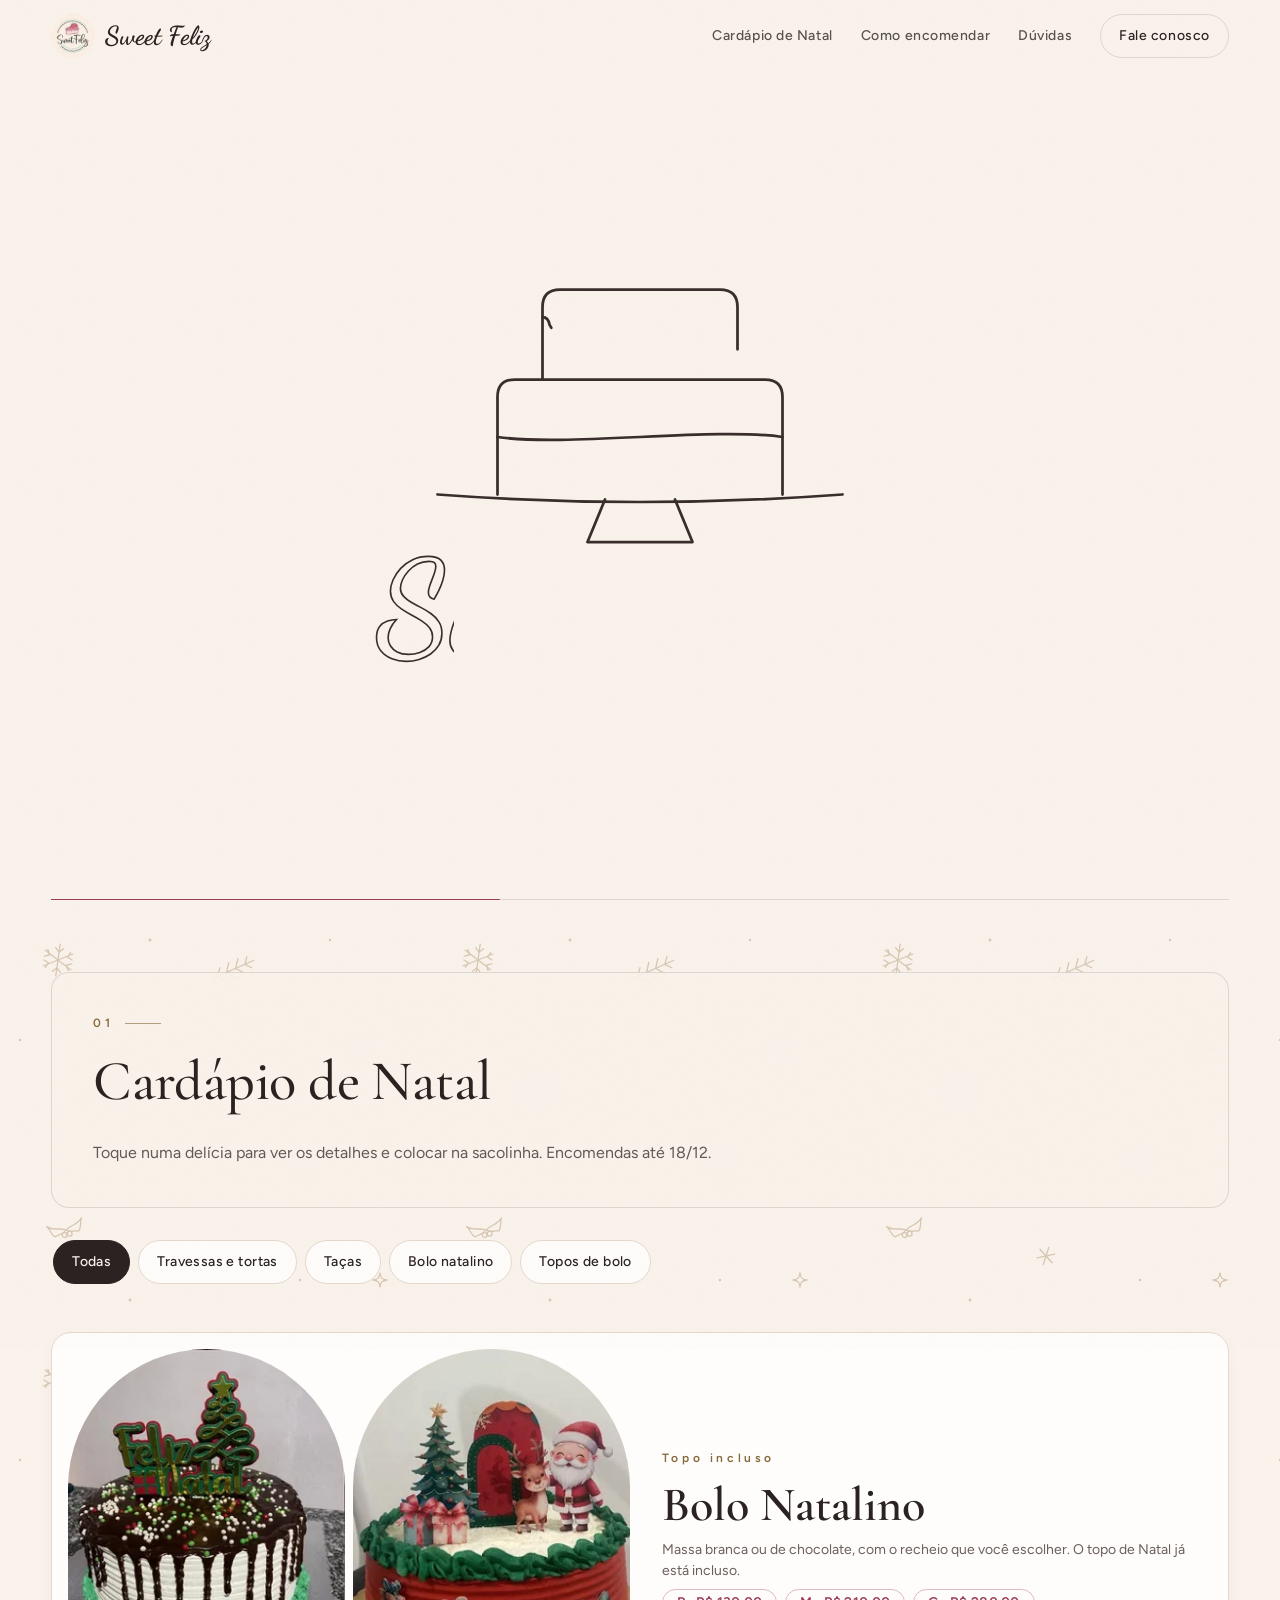
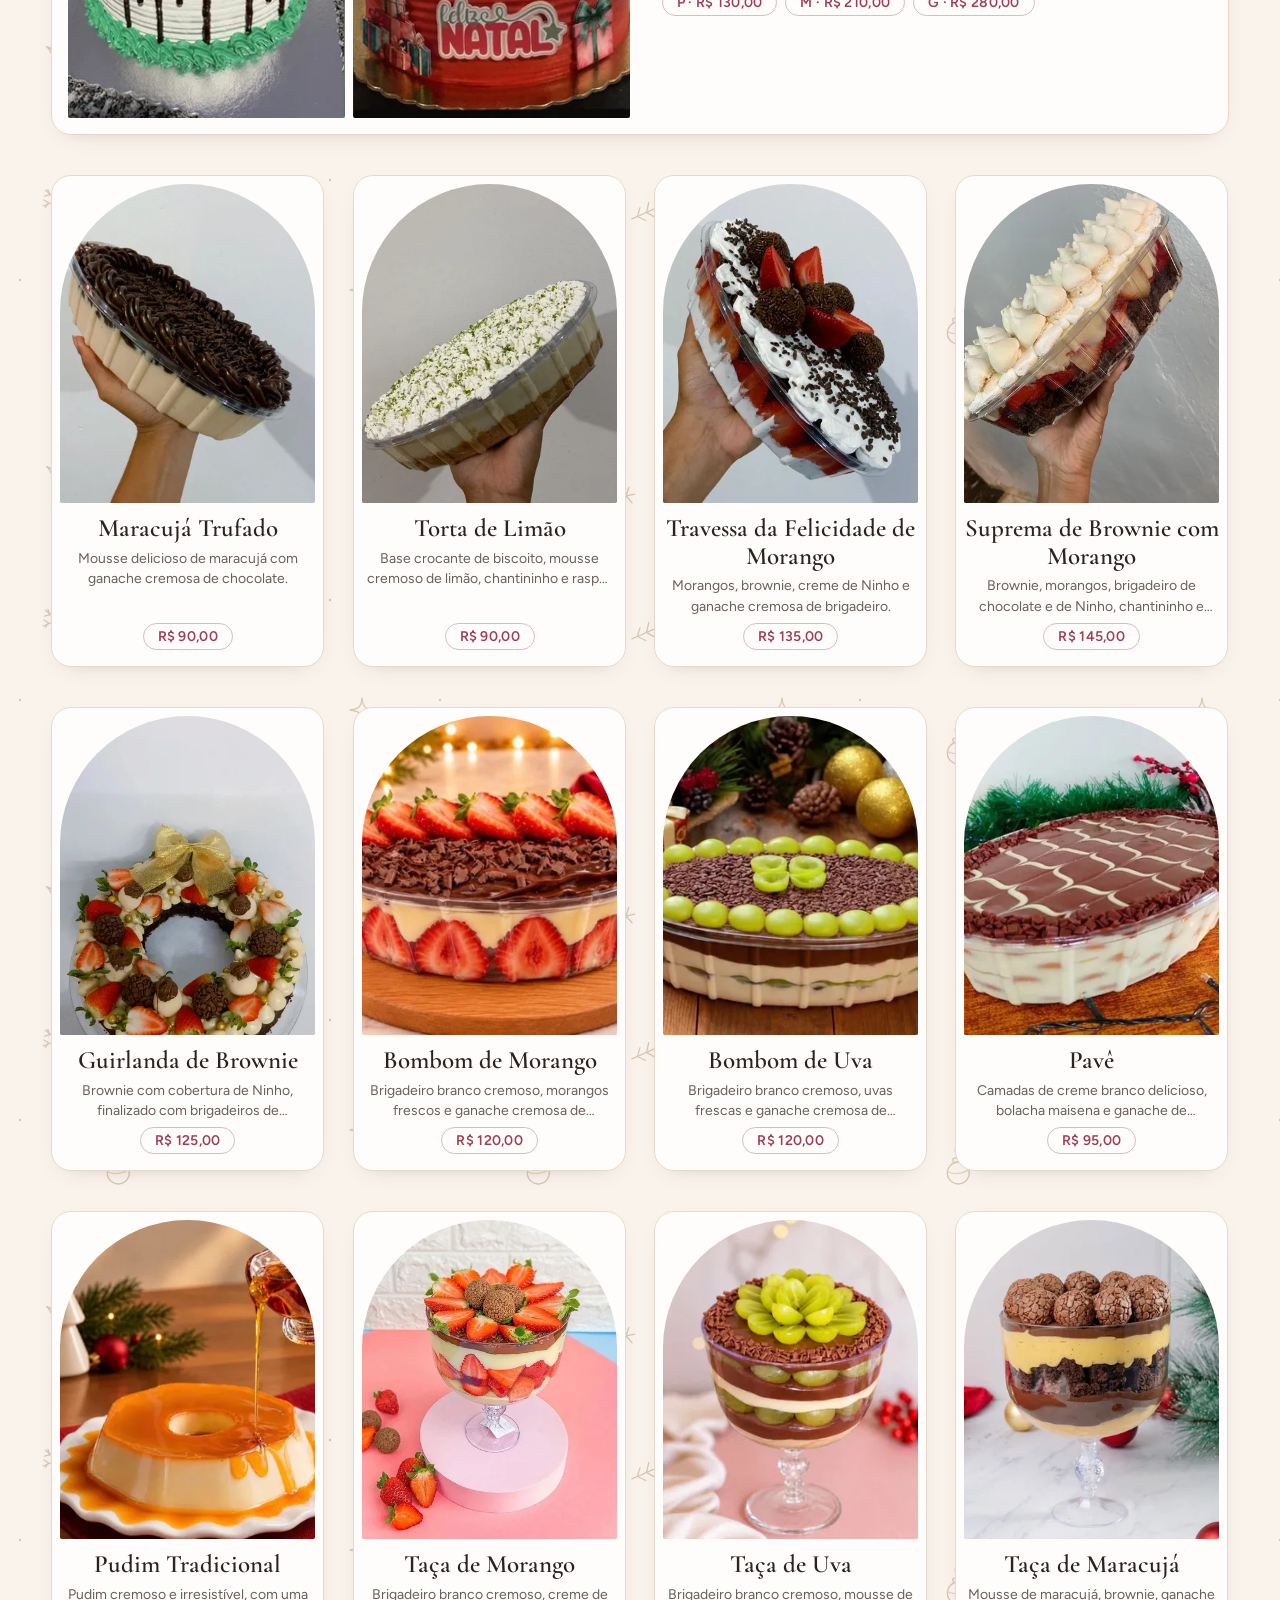
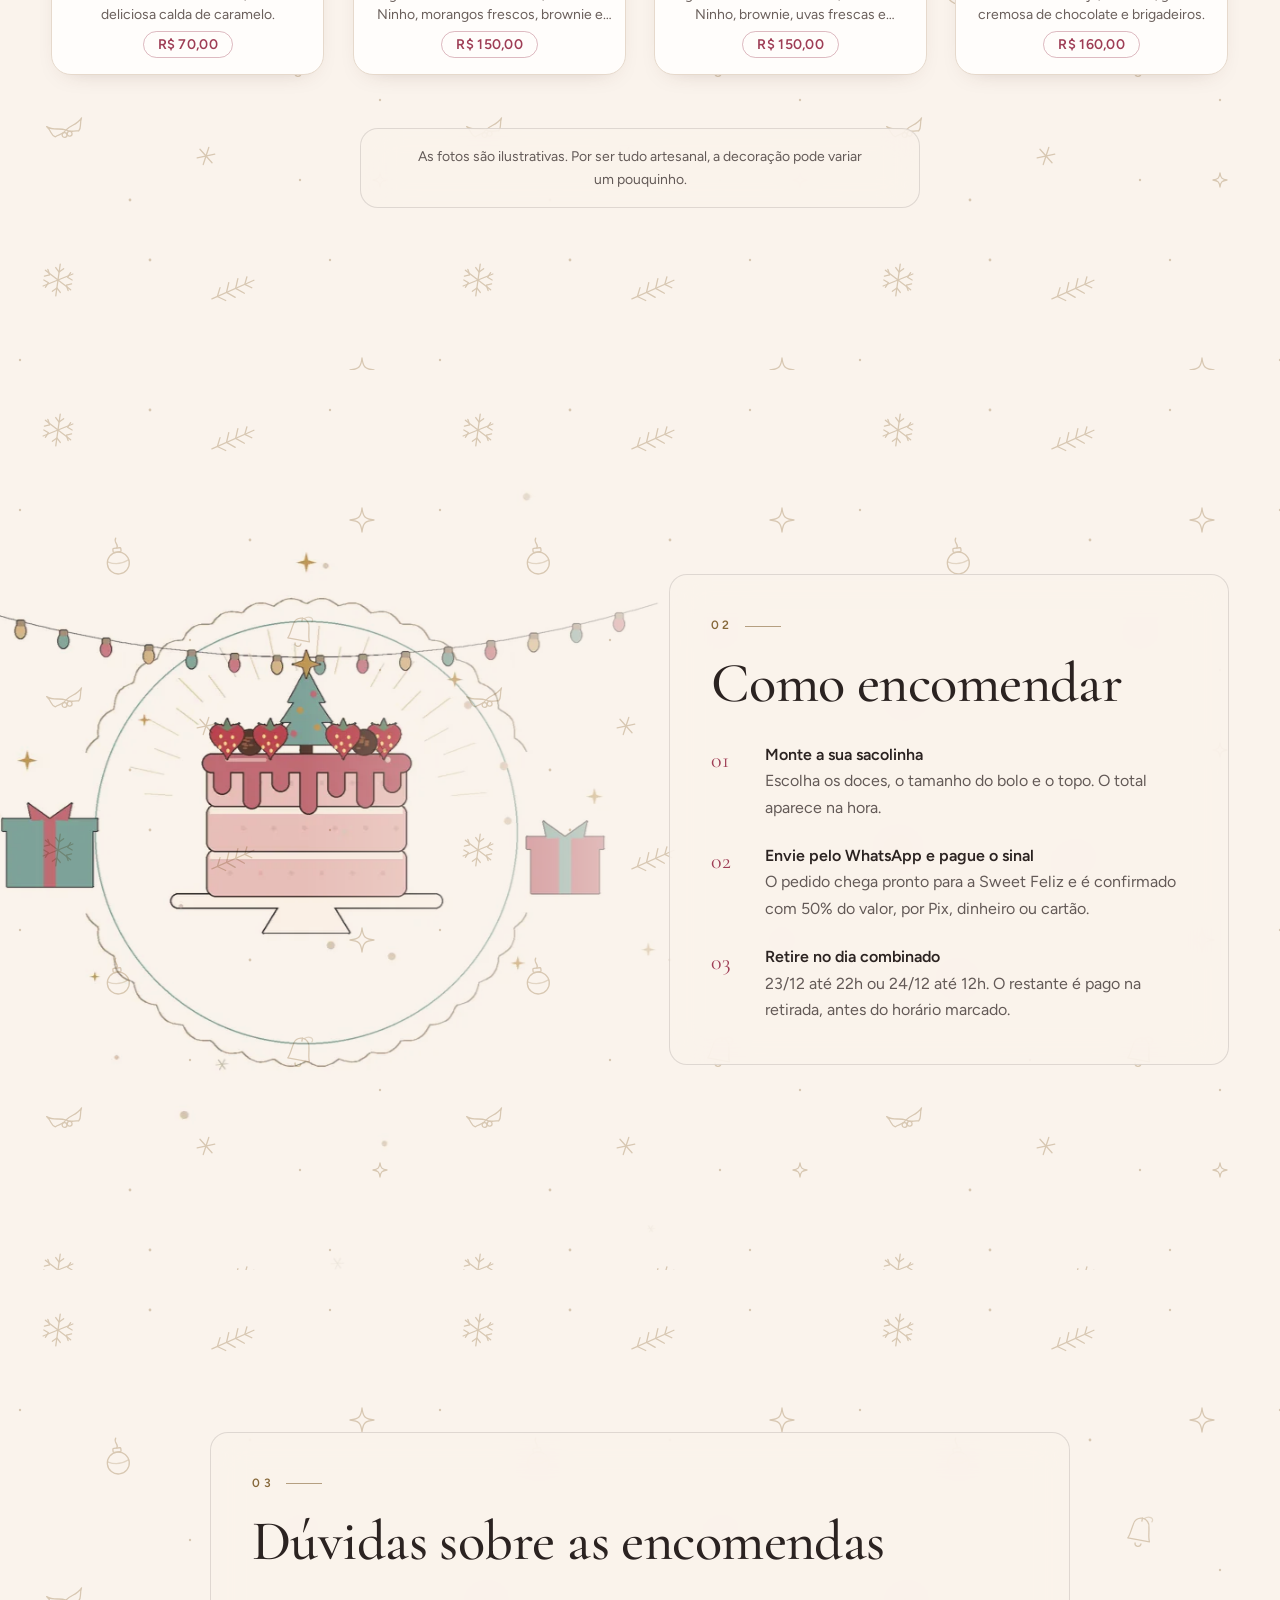
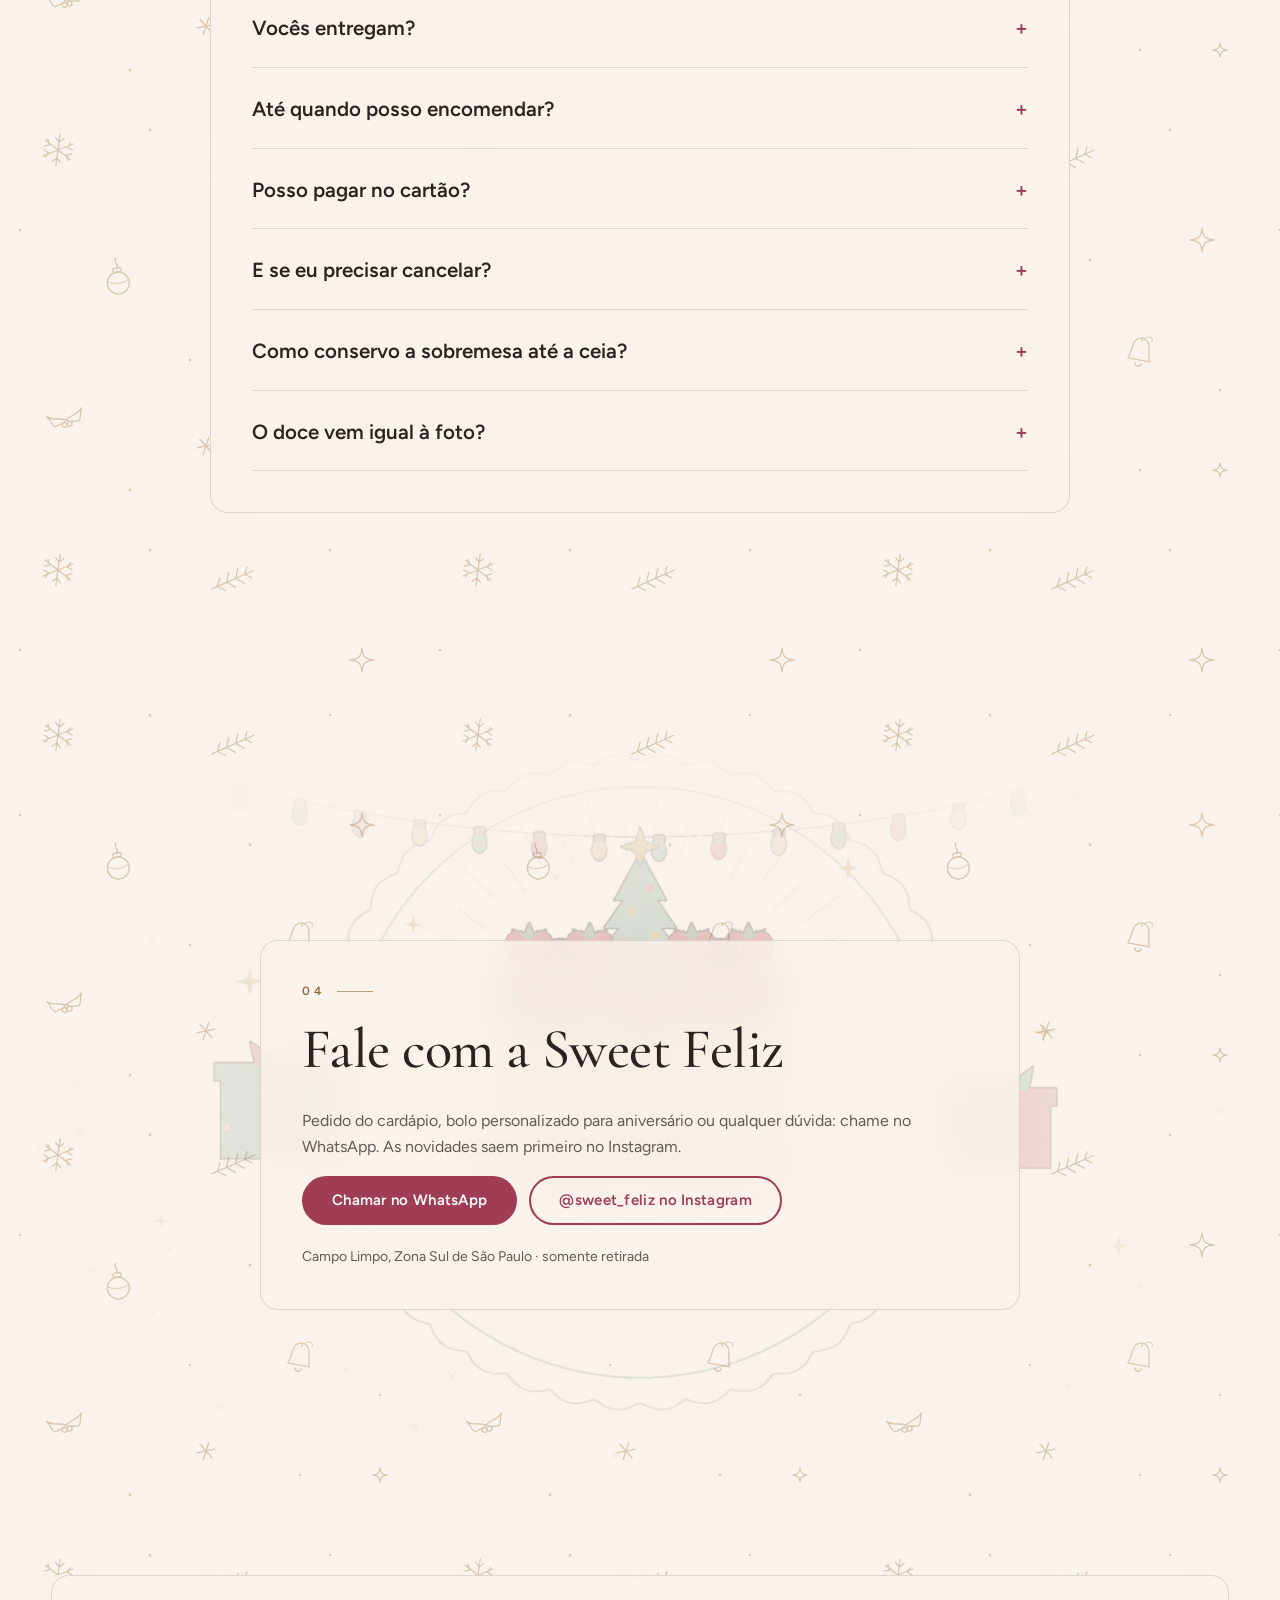
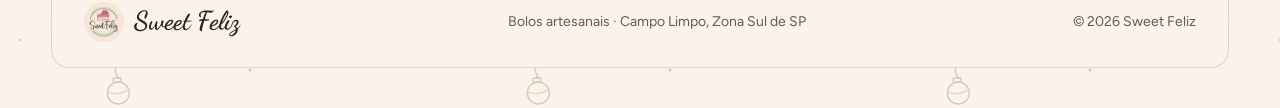
==== site-cinematografico/site/index.html @ 9c93a3be "Dados estruturados: confeitaria, cardápio de Natal com preços e perguntas frequentes (JSON-LD) Co-Au" ====
<!doctype html>
<html lang="pt-BR" data-tema="claro">
<head>
  <meta charset="utf-8">
  <meta name="viewport" content="width=device-width, initial-scale=1, viewport-fit=cover">
  <title>Sweet Feliz · Bolos artesanais e cardápio de Natal no Campo Limpo</title>
  <meta name="description" content="Bolos e doces artesanais no Campo Limpo, Zona Sul de São Paulo. Cardápio de Natal com travessas, taças, pudim, pavê e bolo natalino. Encomendas até 18/12 pelo WhatsApp.">
  <meta property="og:title" content="Sweet Feliz · Bolos artesanais e cardápio de Natal">
  <meta property="og:description" content="Doces de Natal feitos à mão no Campo Limpo. Encomendas até 18/12.">
  <meta property="og:type" content="website">
  <meta property="og:locale" content="pt_BR">
  <link rel="canonical" href="https://jonatassantosribeiro1914-commits.github.io/sweet-feliz/">
  <meta property="og:url" content="https://jonatassantosribeiro1914-commits.github.io/sweet-feliz/">
  <meta property="og:image" content="https://jonatassantosribeiro1914-commits.github.io/sweet-feliz/assets/og.jpg">
  <meta name="twitter:card" content="summary_large_image">
  <meta name="theme-color" content="#FAF3EC">
  <link rel="icon" href="assets/favicon.svg" type="image/svg+xml">
  <script>document.documentElement.classList.add("js")</script>

  <link rel="preconnect" href="https://fonts.googleapis.com">
  <link rel="preconnect" href="https://fonts.gstatic.com" crossorigin>
  <link rel="preload" as="style" href="https://fonts.googleapis.com/css2?family=Cormorant+Garamond:ital,wght@0,500;0,600;1,500&family=Dancing+Script:wght@700&family=Figtree:wght@400;500;600&display=swap" onload="this.onload=null;this.rel='stylesheet'">
  <noscript><link rel="stylesheet" href="https://fonts.googleapis.com/css2?family=Cormorant+Garamond:ital,wght@0,500;0,600;1,500&family=Dancing+Script:wght@700&family=Figtree:wght@400;500;600&display=swap"></noscript>

  <link rel="preload" as="image" href="assets/logo-entrada.webp" fetchpriority="high">
  <link rel="stylesheet" href="estilo.css">
  <link rel="stylesheet" href="cardapio.css">

  <script type="application/ld+json">
{
  "@context": "https://schema.org",
  "@graph": [
    {
      "@type": "Bakery",
      "@id": "https://jonatassantosribeiro1914-commits.github.io/sweet-feliz/#confeitaria",
      "name": "Sweet Feliz",
      "url": "https://jonatassantosribeiro1914-commits.github.io/sweet-feliz/",
      "description": "Bolos e doces artesanais no Campo Limpo, Zona Sul de São Paulo. Cardápio de Natal com travessas, taças, pudim, pavê e bolo natalino. Encomendas até 18/12 pelo WhatsApp.",
      "logo": "https://jonatassantosribeiro1914-commits.github.io/sweet-feliz/assets/logo.png",
      "image": [
        "https://jonatassantosribeiro1914-commits.github.io/sweet-feliz/assets/og.jpg",
        "https://jonatassantosribeiro1914-commits.github.io/sweet-feliz/assets/logo.png"
      ],
      "telephone": "+55-11-97953-8491",
      "address": {
        "@type": "PostalAddress",
        "addressLocality": "São Paulo",
        "addressRegion": "SP",
        "addressCountry": "BR"
      },
      "areaServed": {
        "@type": "Place",
        "name": "Campo Limpo, Zona Sul de São Paulo"
      },
      "servesCuisine": [
        "Confeitaria",
        "Sobremesas",
        "Bolos artesanais"
      ],
      "paymentAccepted": "Pix, dinheiro, cartão de crédito",
      "currenciesAccepted": "BRL",
      "priceRange": "R$ 70 – R$ 280",
      "contactPoint": {
        "@type": "ContactPoint",
        "telephone": "+55-11-97953-8491",
        "contactType": "pedidos",
        "availableLanguage": "pt-BR",
        "url": "https://wa.me/5511979538491"
      },
      "sameAs": [
        "https://www.instagram.com/sweet_feliz/"
      ],
      "hasMenu": {
        "@id": "https://jonatassantosribeiro1914-commits.github.io/sweet-feliz/#cardapio-natal"
      }
    },
    {
      "@type": "Menu",
      "@id": "https://jonatassantosribeiro1914-commits.github.io/sweet-feliz/#cardapio-natal",
      "name": "Cardápio de Natal",
      "url": "https://jonatassantosribeiro1914-commits.github.io/sweet-feliz/#cardapio",
      "inLanguage": "pt-BR",
      "description": "Sobremesas de Natal feitas à mão. Encomendas até 18/12; somente retirada (23/12 até 22h ou 24/12 até 12h).",
      "hasMenuSection": [
        {
          "@type": "MenuSection",
          "name": "Travessas e tortas",
          "hasMenuItem": [
            {
              "@type": "MenuItem",
              "name": "Maracujá Trufado",
              "description": "Mousse delicioso de maracujá com ganache cremosa de chocolate.",
              "image": "https://jonatassantosribeiro1914-commits.github.io/sweet-feliz/assets/cardapio/produtos/maracuja-trufado.webp",
              "offers": {
                "@type": "Offer",
                "price": "90.00",
                "priceCurrency": "BRL",
                "availability": "https://schema.org/PreOrder",
                "validThrough": "2026-12-18"
              }
            },
            {
              "@type": "MenuItem",
              "name": "Torta de Limão",
              "description": "Base crocante de biscoito, mousse cremoso de limão, chantininho e raspas de limão.",
              "image": "https://jonatassantosribeiro1914-commits.github.io/sweet-feliz/assets/cardapio/produtos/torta-de-limao.webp",
              "offers": {
                "@type": "Offer",
                "price": "90.00",
                "priceCurrency": "BRL",
                "availability": "https://schema.org/PreOrder",
                "validThrough": "2026-12-18"
              }
            },
            {
              "@type": "MenuItem",
              "name": "Travessa da Felicidade de Morango",
              "description": "Morangos, brownie, creme de Ninho e ganache cremosa de brigadeiro.",
              "image": "https://jonatassantosribeiro1914-commits.github.io/sweet-feliz/assets/cardapio/produtos/travessa-felicidade-morango.webp",
              "offers": {
                "@type": "Offer",
                "price": "135.00",
                "priceCurrency": "BRL",
                "availability": "https://schema.org/PreOrder",
                "validThrough": "2026-12-18"
              }
            },
            {
              "@type": "MenuItem",
              "name": "Suprema de Brownie com Morango",
              "description": "Brownie, morangos, brigadeiro de chocolate e de Ninho, chantininho e suspiro.",
              "image": "https://jonatassantosribeiro1914-commits.github.io/sweet-feliz/assets/cardapio/produtos/suprema-brownie-morango.webp",
              "offers": {
                "@type": "Offer",
                "price": "145.00",
                "priceCurrency": "BRL",
                "availability": "https://schema.org/PreOrder",
                "validThrough": "2026-12-18"
              }
            },
            {
              "@type": "MenuItem",
              "name": "Guirlanda de Brownie",
              "description": "Brownie com cobertura de Ninho, finalizado com brigadeiros de chocolate, Ninho com Nutella e morangos frescos.",
              "image": "https://jonatassantosribeiro1914-commits.github.io/sweet-feliz/assets/cardapio/produtos/guirlanda-de-brownie.webp",
              "offers": {
                "@type": "Offer",
                "price": "125.00",
                "priceCurrency": "BRL",
                "availability": "https://schema.org/PreOrder",
                "validThrough": "2026-12-18"
              }
            },
            {
              "@type": "MenuItem",
              "name": "Bombom de Morango",
              "description": "Brigadeiro branco cremoso, morangos frescos e ganache cremosa de chocolate.",
              "image": "https://jonatassantosribeiro1914-commits.github.io/sweet-feliz/assets/cardapio/produtos/bombom-de-morango.webp",
              "offers": {
                "@type": "Offer",
                "price": "120.00",
                "priceCurrency": "BRL",
                "availability": "https://schema.org/PreOrder",
                "validThrough": "2026-12-18"
              }
            },
            {
              "@type": "MenuItem",
              "name": "Bombom de Uva",
              "description": "Brigadeiro branco cremoso, uvas frescas e ganache cremosa de chocolate.",
              "image": "https://jonatassantosribeiro1914-commits.github.io/sweet-feliz/assets/cardapio/produtos/bombom-de-uva.webp",
              "offers": {
                "@type": "Offer",
                "price": "120.00",
                "priceCurrency": "BRL",
                "availability": "https://schema.org/PreOrder",
                "validThrough": "2026-12-18"
              }
            },
            {
              "@type": "MenuItem",
              "name": "Pavê",
              "description": "Camadas de creme branco delicioso, bolacha maisena e ganache de chocolate.",
              "image": "https://jonatassantosribeiro1914-commits.github.io/sweet-feliz/assets/cardapio/produtos/pave.webp",
              "offers": {
                "@type": "Offer",
                "price": "95.00",
                "priceCurrency": "BRL",
                "availability": "https://schema.org/PreOrder",
                "validThrough": "2026-12-18"
              },
              "menuAddOn": {
                "@type": "MenuItem",
                "name": "Com bolacha champanhe",
                "offers": {
                  "@type": "Offer",
                  "price": "10.00",
                  "priceCurrency": "BRL",
                  "availability": "https://schema.org/PreOrder",
                  "validThrough": "2026-12-18"
                }
              }
            },
            {
              "@type": "MenuItem",
              "name": "Pudim Tradicional",
              "description": "Pudim cremoso e irresistível, com uma deliciosa calda de caramelo.",
              "image": "https://jonatassantosribeiro1914-commits.github.io/sweet-feliz/assets/cardapio/produtos/pudim-tradicional.webp",
              "offers": {
                "@type": "Offer",
                "price": "70.00",
                "priceCurrency": "BRL",
                "availability": "https://schema.org/PreOrder",
                "validThrough": "2026-12-18"
              }
            }
          ]
        },
        {
          "@type": "MenuSection",
          "name": "Taças",
          "hasMenuItem": [
            {
              "@type": "MenuItem",
              "name": "Taça de Morango",
              "description": "Brigadeiro branco cremoso, creme de Ninho, morangos frescos, brownie e ganache cremosa de chocolate.",
              "image": "https://jonatassantosribeiro1914-commits.github.io/sweet-feliz/assets/cardapio/produtos/taca-de-morango.webp",
              "offers": {
                "@type": "Offer",
                "price": "150.00",
                "priceCurrency": "BRL",
                "availability": "https://schema.org/PreOrder",
                "validThrough": "2026-12-18"
              }
            },
            {
              "@type": "MenuItem",
              "name": "Taça de Uva",
              "description": "Brigadeiro branco cremoso, mousse de Ninho, brownie, uvas frescas e ganache cremosa de chocolate.",
              "image": "https://jonatassantosribeiro1914-commits.github.io/sweet-feliz/assets/cardapio/produtos/taca-de-uva.webp",
              "offers": {
                "@type": "Offer",
                "price": "150.00",
                "priceCurrency": "BRL",
                "availability": "https://schema.org/PreOrder",
                "validThrough": "2026-12-18"
              }
            },
            {
              "@type": "MenuItem",
              "name": "Taça de Maracujá",
              "description": "Mousse de maracujá, brownie, ganache cremosa de chocolate e brigadeiros.",
              "image": "https://jonatassantosribeiro1914-commits.github.io/sweet-feliz/assets/cardapio/produtos/taca-de-maracuja.webp",
              "offers": {
                "@type": "Offer",
                "price": "160.00",
                "priceCurrency": "BRL",
                "availability": "https://schema.org/PreOrder",
                "validThrough": "2026-12-18"
              }
            }
          ]
        },
        {
          "@type": "MenuSection",
          "name": "Bolo natalino",
          "hasMenuItem": [
            {
              "@type": "MenuItem",
              "name": "Bolo Natalino",
              "description": "Massa branca ou de chocolate, com o recheio que você escolher. O topo de Natal já está incluso. Recheios: Prestígio, Dois amores, Brigadeiro, Ninho.",
              "image": "https://jonatassantosribeiro1914-commits.github.io/sweet-feliz/assets/cardapio/produtos/bolo-natalino-1.webp",
              "offers": [
                {
                  "@type": "Offer",
                  "price": "130.00",
                  "priceCurrency": "BRL",
                  "availability": "https://schema.org/PreOrder",
                  "validThrough": "2026-12-18",
                  "name": "Bolo Natalino P",
                  "description": "Serve 8 a 10 pessoas"
                },
                {
                  "@type": "Offer",
                  "price": "210.00",
                  "priceCurrency": "BRL",
                  "availability": "https://schema.org/PreOrder",
                  "validThrough": "2026-12-18",
                  "name": "Bolo Natalino M",
                  "description": "Serve 15 a 20 pessoas"
                },
                {
                  "@type": "Offer",
                  "price": "280.00",
                  "priceCurrency": "BRL",
                  "availability": "https://schema.org/PreOrder",
                  "validThrough": "2026-12-18",
                  "name": "Bolo Natalino G",
                  "description": "Serve 25 a 30 pessoas"
                }
              ]
            }
          ]
        }
      ]
    },
    {
      "@type": "FAQPage",
      "@id": "https://jonatassantosribeiro1914-commits.github.io/sweet-feliz/#duvidas",
      "mainEntity": [
        {
          "@type": "Question",
          "name": "Vocês entregam?",
          "acceptedAnswer": {
            "@type": "Answer",
            "text": "Não, é somente retirada. Se preferir motorista por aplicativo, ele precisa ser chamado por você. A Sweet Feliz não se responsabiliza por entregas feitas pelo aplicativo."
          }
        },
        {
          "@type": "Question",
          "name": "Até quando posso encomendar?",
          "acceptedAnswer": {
            "@type": "Answer",
            "text": "Até 18/12, ou antes, se as vagas acabarem. As encomendas de Natal são limitadas."
          }
        },
        {
          "@type": "Question",
          "name": "Posso pagar no cartão?",
          "acceptedAnswer": {
            "@type": "Answer",
            "text": "Pode. Enviamos um link de pagamento com o acréscimo da taxa da maquininha. Também aceitamos Pix e dinheiro."
          }
        },
        {
          "@type": "Question",
          "name": "E se eu precisar cancelar?",
          "acceptedAnswer": {
            "@type": "Answer",
            "text": "O sinal de 50% não é reembolsado em caso de cancelamento. Sem o sinal, o pedido fica apenas como orçamento."
          }
        },
        {
          "@type": "Question",
          "name": "Como conservo a sobremesa até a ceia?",
          "acceptedAnswer": {
            "@type": "Answer",
            "text": "Mantenha na geladeira até a hora de servir."
          }
        },
        {
          "@type": "Question",
          "name": "O doce vem igual à foto?",
          "acceptedAnswer": {
            "@type": "Answer",
            "text": "As fotos são ilustrativas. Como a produção é toda artesanal, a decoração pode ter pequenas variações."
          }
        }
      ]
    },
    {
      "@type": "WebSite",
      "@id": "https://jonatassantosribeiro1914-commits.github.io/sweet-feliz/#site",
      "name": "Sweet Feliz",
      "url": "https://jonatassantosribeiro1914-commits.github.io/sweet-feliz/",
      "inLanguage": "pt-BR",
      "publisher": {
        "@id": "https://jonatassantosribeiro1914-commits.github.io/sweet-feliz/#confeitaria"
      }
    }
  ]
}
  </script>
</head>
<body>
<a class="pular" href="#conteudo">Pular para o conteúdo</a>

<div class="carregador" aria-hidden="true">
  <img class="carregador-logo" src="assets/logo-entrada.webp" alt="" width="220" height="220" fetchpriority="high">
  <span class="carregador-barra"><i></i></span>
</div>

<header class="topo">
  <a href="#inicio" class="marca" aria-label="Sweet Feliz, voltar ao início">
    <img src="assets/logo-pequena.webp" alt="" class="marca-logo" width="44" height="44">
    <span class="marca-texto">Sweet Feliz</span>
  </a>
  <button class="menu-botao" type="button" aria-expanded="false" aria-controls="menu" aria-label="Abrir menu">
    <span></span><span></span>
  </button>
  <nav class="menu" id="menu" aria-label="Seções">
    <a href="#cardapio">Cardápio de Natal</a>
    <a href="#encomendar">Como encomendar</a>
    <a href="#duvidas">Dúvidas</a>
    <a href="#contato" class="menu-cta">Fale conosco</a>
  </nav>
</header>

<main id="conteudo">

  <!-- ABERTURA: a rolagem toca a animação do bolo se montando -->
  <section id="inicio" class="cine" style="--altura: 100svh" aria-label="Abertura">
    <div class="cine-palco">
      <!-- DESENHO: gerado por fonte/desenho_abertura.py -->
      <svg class="desenho" viewBox="76 110 448 440" role="img" aria-label="Desenho de um bolo de Natal e o nome Sweet Feliz">
        <defs><clipPath id="escrita"><rect id="escrita-rect" x="0" y="400" width="0" height="140"/></clipPath></defs>
        <g class="cores">
          <path class="cor" d="M186 364 V286 Q186 272 200 272 H400 Q414 272 414 286 V364 Z" fill="#F3DCD9" data-de="0.72" data-ate="0.88"/>
          <path class="cor" d="M222 272 V214 Q222 200 236 200 H364 Q378 200 378 214 V272 Z" fill="#EDCDCA" data-de="0.74" data-ate="0.9"/>
          <path class="cor" d="M222 222 Q226.7 222 227.7 228.3 Q235.0 242.0 242.3 228.3 Q243.3 222 248.0 222 Q252.7 222 253.7 232.8 Q261.0 252.0 268.3 232.8 Q269.3 222 274.0 222 Q278.7 222 279.7 226.5 Q287.0 238.0 294.3 226.5 Q295.3 222 300.0 222 Q304.7 222 305.7 231.0 Q313.0 248.0 320.3 231.0 Q321.3 222 326.0 222 Q330.7 222 331.7 227.4 Q339.0 240.0 346.3 227.4 Q347.3 222 352.0 222 Q356.7 222 357.7 230.1 Q365.0 246.0 372.3 230.1 Q373.3 222 378.0 222 V214 Q378 200 364 200 H236 Q222 200 222 214 Z" fill="#C98591" data-de="0.76" data-ate="0.92"/>
          <path class="cor" d="M300.0 153.0 L304.1 164.3 L316.2 164.7 L306.7 172.2 L310.0 183.8 L300.0 177.0 L290.0 183.8 L293.3 172.2 L283.8 164.7 L295.9 164.3 Z" fill="#C9A15A" data-de="0.78" data-ate="0.92"/>
          <path class="cor" d="M250 201.9 C235.7 193.1 240.1 182.1 250 188.15 C259.9 182.1 264.3 193.1 250 201.9 Z" fill="#C9505E" data-de="0.78" data-ate="0.92"/>
          <path class="cor" d="M350 201.9 C335.7 193.1 340.1 182.1 350 188.15 C359.9 182.1 364.3 193.1 350 201.9 Z" fill="#C9505E" data-de="0.8" data-ate="0.94"/>
          <path class="cor" d="M138 364 Q300 376 462 364 L462 367 Q300 379 138 367 Z" fill="#FFFCF8" data-de="0.72" data-ate="0.88"/>
        </g>
        <g class="tracos" fill="none" stroke="#3A2E2C" stroke-width="2.2" stroke-linecap="round" stroke-linejoin="round">
          <path class="traco" pathLength="1" d="M138 364 Q300 376 462 364" data-de="0.0" data-ate="0.1"/>
          <path class="traco" pathLength="1" d="M272 368 L258 402 H342 L328 368" data-de="0.04" data-ate="0.12"/>
          <path class="traco" pathLength="1" d="M186 364 V286 Q186 272 200 272 H400 Q414 272 414 286 V364" data-de="0.06" data-ate="0.3"/>
          <path class="traco" pathLength="1" d="M186 318 C240 326 360 310 414 318" data-de="0.22" data-ate="0.32" opacity=".55"/>
          <path class="traco" pathLength="1" d="M222 272 V214 Q222 200 236 200 H364 Q378 200 378 214 V272" data-de="0.2" data-ate="0.42"/>
          <path class="traco" pathLength="1" d="M222 222 Q226.7 222 227.7 228.3 Q235.0 242.0 242.3 228.3 Q243.3 222 248.0 222 Q252.7 222 253.7 232.8 Q261.0 252.0 268.3 232.8 Q269.3 222 274.0 222 Q278.7 222 279.7 226.5 Q287.0 238.0 294.3 226.5 Q295.3 222 300.0 222 Q304.7 222 305.7 231.0 Q313.0 248.0 320.3 231.0 Q321.3 222 326.0 222 Q330.7 222 331.7 227.4 Q339.0 240.0 346.3 227.4 Q347.3 222 352.0 222 Q356.7 222 357.7 230.1 Q365.0 246.0 372.3 230.1 Q373.3 222 378.0 222" data-de="0.36" data-ate="0.52"/>
          <path class="traco" pathLength="1" d="M300 186 V200" data-de="0.48" data-ate="0.52"/>
          <path class="traco" pathLength="1" d="M300.0 153.0 L304.1 164.3 L316.2 164.7 L306.7 172.2 L310.0 183.8 L300.0 177.0 L290.0 183.8 L293.3 172.2 L283.8 164.7 L295.9 164.3 Z" data-de="0.48" data-ate="0.58"/>
          <path class="traco" pathLength="1" d="M250 201.9 C235.7 193.1 240.1 182.1 250 188.15 C259.9 182.1 264.3 193.1 250 201.9 Z" data-de="0.5" data-ate="0.58"/>
          <path class="traco" pathLength="1" d="M350 201.9 C335.7 193.1 340.1 182.1 350 188.15 C359.9 182.1 364.3 193.1 350 201.9 Z" data-de="0.52" data-ate="0.6"/>
          <path class="traco" pathLength="1" d="M246 182 l4 -5 l4 5 M346 182 l4 -5 l4 5" data-de="0.56" data-ate="0.6"/>
          <path class="traco" pathLength="1" d="M168 356 Q138 346 106 322 M156 353 l6 -12 M156 353 l-10 4 M142 348 l6 -12 M142 348 l-10 4 M128 340 l6 -12 M128 340 l-10 4 M116 331 l6 -12 M116 331 l-10 4" data-de="0.5" data-ate="0.64"/>
          <path class="traco" pathLength="1" d="M432 356 Q462 346 494 322 M444 353 l-6 -12 M444 353 l10 4 M458 348 l-6 -12 M458 348 l10 4 M472 340 l-6 -12 M472 340 l10 4 M484 331 l-6 -12 M484 331 l10 4" data-de="0.52" data-ate="0.66"/>
          <path class="traco" pathLength="1" d="M118 157 V179 M108.4 162.5 L127.6 173.5 M108.4 173.5 L127.6 162.5" data-de="0.56" data-ate="0.66"/>
          <path class="traco" pathLength="1" d="M486 137 V155 M478.2 141.5 L493.8 150.5 M478.2 150.5 L493.8 141.5" data-de="0.58" data-ate="0.68"/>
          <path class="traco" pathLength="1" d="M476 285 V299 M469.9 288.5 L482.1 295.5 M469.9 295.5 L482.1 288.5" data-de="0.6" data-ate="0.7"/>
        </g>
        <g clip-path="url(#escrita)">
          <text class="nome nome-tinta" x="300" y="488" text-anchor="middle" data-de="0.80" data-ate="0.96">Sweet Feliz</text>
          <text class="nome nome-traco" x="300" y="488" text-anchor="middle" fill="none" stroke="#3A2E2C" stroke-width="1.3">Sweet Feliz</text>
        </g>
        <text class="sub cor" x="300" y="530" text-anchor="middle" data-de="0.84" data-ate="0.98">BOLOS ARTESANAIS · NATAL</text>
        <g class="brilhos" fill="#C9A15A">
          <path class="brilho" d="M206 159 C207.08 165.75 208.25 166.92 215 168 C208.25 169.08 207.08 170.25 206 177 C204.92 170.25 203.75 169.08 197 168 C203.75 166.92 204.92 165.75 206 159 Z" data-de="0.86" data-ate="0.94" style="transform-origin:206px 168px"/>
          <path class="brilho" d="M414 138 C415.44 147.0 417.0 148.56 426 150 C417.0 151.44 415.44 153.0 414 162 C412.56 153.0 411.0 151.44 402 150 C411.0 148.56 412.56 147.0 414 138 Z" data-de="0.88" data-ate="0.96" style="transform-origin:414px 150px"/>
          <path class="brilho" d="M150 239 C150.84 244.25 151.75 245.16 157 246 C151.75 246.84 150.84 247.75 150 253 C149.16 247.75 148.25 246.84 143 246 C148.25 245.16 149.16 244.25 150 239 Z" data-de="0.9" data-ate="0.98" style="transform-origin:150px 246px"/>
          <path class="brilho" d="M452 228 C452.96 234.0 454.0 235.04 460 236 C454.0 236.96 452.96 238.0 452 244 C451.04 238.0 450.0 236.96 444 236 C450.0 235.04 451.04 234.0 452 228 Z" data-de="0.92" data-ate="1.00" style="transform-origin:452px 236px"/>
          <path class="brilho" d="M300 122 C300.72 126.5 301.5 127.28 306 128 C301.5 128.72 300.72 129.5 300 134 C299.28 129.5 298.5 128.72 294 128 C298.5 127.28 299.28 126.5 300 122 Z" data-de="0.94" data-ate="1.00" style="transform-origin:300px 128px"/>
        </g>
      </svg>
      <!-- /DESENHO -->
      <div class="cine-vinheta"></div>

      <!-- Sem textos durante a animação: só o desenho. O título fica para o Google e leitores de tela. -->
      <h1 class="so-leitor">Sweet Feliz · Doces de Natal feitos à mão no Campo Limpo</h1>
      <a href="#cardapio" class="botao abertura-cta">Ver o cardápio</a>

      <div class="cine-progresso" aria-hidden="true"><i></i></div>
      <div class="cine-dica" aria-hidden="true"><span></span>role</div>
    </div>
  </section>

  <!-- 01 CARDÁPIO DE NATAL (catálogo com sacolinha), logo depois da abertura -->
  <section id="cardapio" class="secao secao--larga cardapio" aria-labelledby="t-cardapio">
    <div class="painel painel--cabecalho revelar">
      <span class="rotulo">01</span>
      <h2 id="t-cardapio">Cardápio de Natal</h2>
      <p>Toque numa delícia para ver os detalhes e colocar na sacolinha. Encomendas até 18/12.</p>
    </div>

    <div class="chips" role="group" aria-label="Filtrar cardápio">
      <button class="chip" type="button" data-filtro="todas" aria-pressed="true">Todas</button>
      <button class="chip" type="button" data-filtro="travessas" aria-pressed="false">Travessas e tortas</button>
      <button class="chip" type="button" data-filtro="tacas" aria-pressed="false">Taças</button>
      <button class="chip" type="button" data-filtro="bolo" aria-pressed="false">Bolo natalino</button>
      <button class="chip" type="button" data-filtro="topos" aria-pressed="false">Topos de bolo</button>
    </div>

    <ul class="grade" id="grade" aria-live="polite"></ul>
    <p class="painel aviso-fotos">As fotos são ilustrativas. Por ser tudo artesanal, a decoração pode variar um pouquinho.</p>
  </section>

  <!-- 02 COMO ENCOMENDAR -->
  <section id="encomendar" class="secao" aria-labelledby="t-encomendar">
    <img class="arte arte--esquerda" src="assets/img/processo.webp" alt="" loading="lazy" decoding="async">
    <div class="secao-grade secao-grade--direita">
      <div class="painel revelar">
        <span class="rotulo">02</span>
        <h2 id="t-encomendar">Como encomendar</h2>
        <ol class="passos">
          <li><strong>Monte a sua sacolinha</strong><span>Escolha os doces, o tamanho do bolo e o topo. O total aparece na hora.</span></li>
          <li><strong>Envie pelo WhatsApp e pague o sinal</strong><span>O pedido chega pronto para a Sweet Feliz e é confirmado com 50% do valor, por Pix, dinheiro ou cartão.</span></li>
          <li><strong>Retire no dia combinado</strong><span>23/12 até 22h ou 24/12 até 12h. O restante é pago na retirada, antes do horário marcado.</span></li>
        </ol>
      </div>
    </div>
  </section>

  <!-- 03 DÚVIDAS -->
  <section id="duvidas" class="secao secao--larga" aria-labelledby="t-duvidas">
    <div class="painel painel--cabecalho revelar" style="max-width: 860px">
      <span class="rotulo">03</span>
      <h2 id="t-duvidas">Dúvidas sobre as encomendas</h2>
      <div class="faq">
        <details><summary>Vocês entregam?</summary><p>Não, é somente retirada. Se preferir motorista por aplicativo, ele precisa ser chamado por você. A Sweet Feliz não se responsabiliza por entregas feitas pelo aplicativo.</p></details>
        <details><summary>Até quando posso encomendar?</summary><p>Até 18/12, ou antes, se as vagas acabarem. As encomendas de Natal são limitadas.</p></details>
        <details><summary>Posso pagar no cartão?</summary><p>Pode. Enviamos um link de pagamento com o acréscimo da taxa da maquininha. Também aceitamos Pix e dinheiro.</p></details>
        <details><summary>E se eu precisar cancelar?</summary><p>O sinal de 50% não é reembolsado em caso de cancelamento. Sem o sinal, o pedido fica apenas como orçamento.</p></details>
        <details><summary>Como conservo a sobremesa até a ceia?</summary><p>Mantenha na geladeira até a hora de servir.</p></details>
        <details><summary>O doce vem igual à foto?</summary><p>As fotos são ilustrativas. Como a produção é toda artesanal, a decoração pode ter pequenas variações.</p></details>
      </div>
    </div>
  </section>

  <!-- 04 CONTATO (só WhatsApp e Instagram) -->
  <section id="contato" class="secao secao--contato" aria-labelledby="t-contato">
    <img class="arte arte--fundo arte--suave" src="assets/img/contato.webp" alt="" loading="lazy" decoding="async">
    <div class="painel painel--form revelar">
      <span class="rotulo">04</span>
      <h2 id="t-contato">Fale com a Sweet Feliz</h2>
      <p>Pedido do cardápio, bolo personalizado para aniversário ou qualquer dúvida: chame no WhatsApp. As novidades saem primeiro no Instagram.</p>
      <div class="contato-acoes">
        <a class="botao" href="https://wa.me/5511979538491" target="_blank" rel="noopener" data-whats-link>Chamar no WhatsApp</a>
        <a class="botao botao--linha" href="https://www.instagram.com/sweet_feliz/" target="_blank" rel="noopener">@sweet_feliz no Instagram</a>
      </div>
      <p class="contato-local">Campo Limpo, Zona Sul de São Paulo · somente retirada</p>
    </div>
  </section>

</main>

<footer class="rodape">
  <div class="painel rodape-painel">
    <span class="rodape-marca"><img src="assets/logo-pequena.webp" alt="" width="40" height="40" loading="lazy"> <span class="marca-texto">Sweet Feliz</span></span>
    <span>Bolos artesanais · Campo Limpo, Zona Sul de SP</span>
    <span>© <span data-ano>2026</span> Sweet Feliz</span>
  </div>
</footer>

<a class="whats" href="https://wa.me/5511979538491" target="_blank" rel="noopener" aria-label="Conversar no WhatsApp">
  <svg viewBox="0 0 32 32" aria-hidden="true"><path fill="currentColor" d="M16 3C9 3 3.3 8.6 3.3 15.6c0 2.4.7 4.7 1.9 6.7L3 29l6.9-2.1c1.9 1 4 1.6 6.1 1.6 7 0 12.7-5.6 12.7-12.6S23 3 16 3Zm0 23.1c-1.9 0-3.8-.5-5.4-1.5l-.4-.2-4.1 1.2 1.3-4-.3-.4a10.4 10.4 0 0 1-1.6-5.6C5.5 9.8 10.2 5.2 16 5.2s10.5 4.6 10.5 10.4S21.8 26.1 16 26.1Zm5.8-7.8c-.3-.2-1.9-.9-2.2-1-.3-.1-.5-.2-.7.2-.2.3-.8 1-1 1.2-.2.2-.4.2-.7.1-.3-.2-1.3-.5-2.5-1.6-.9-.8-1.6-1.8-1.7-2.1-.2-.3 0-.5.1-.6l.5-.6.3-.5c.1-.2 0-.4 0-.6l-1-2.4c-.3-.6-.5-.5-.7-.5h-.6c-.2 0-.6.1-.9.4-.3.3-1.2 1.1-1.2 2.8s1.2 3.2 1.4 3.4c.2.2 2.4 3.6 5.7 5 .8.4 1.4.6 1.9.7.8.3 1.6.2 2.2.1.7-.1 1.9-.8 2.2-1.5.3-.7.3-1.4.2-1.5-.1-.2-.3-.3-.6-.4Z"/></svg>
</a>

<!-- Sacolinha flutuante (fica acima do botão do WhatsApp) -->
<button class="sacola-botao" id="abrir-sacola" type="button" aria-label="Abrir sacolinha, 0 itens">
  <svg viewBox="0 0 24 24" aria-hidden="true"><path d="M5 8h14l-1.2 11.2a2 2 0 0 1-2 1.8H8.2a2 2 0 0 1-2-1.8z"/><path d="M9 8V6a3 3 0 0 1 6 0v2"/></svg>
  <span class="sacola-contador" id="contador" hidden>0</span>
</button>

<dialog class="modal" id="modal" aria-labelledby="modal-titulo" data-lenis-prevent>
  <form method="dialog" class="modal-fechar-form">
    <button class="fechar" type="submit" aria-label="Fechar">
      <svg viewBox="0 0 24 24" aria-hidden="true"><path d="M6 6l12 12M18 6L6 18"/></svg>
    </button>
  </form>
  <div class="modal-corpo" id="modal-corpo"></div>
</dialog>

<dialog class="gaveta" id="gaveta" aria-labelledby="gaveta-titulo" data-lenis-prevent>
  <div class="gaveta-topo">
    <p class="gaveta-titulo" id="gaveta-titulo">Sua sacolinha</p>
    <form method="dialog"><button class="fechar" type="submit" aria-label="Fechar sacolinha"><svg viewBox="0 0 24 24" aria-hidden="true"><path d="M6 6l12 12M18 6L6 18"/></svg></button></form>
  </div>
  <div class="gaveta-itens" id="itens"></div>
  <form class="gaveta-form" id="form-pedido">
    <div class="totais" id="totais"></div>
    <label><span>Seu nome</span>
      <input name="nome" autocomplete="name" required>
    </label>
    <fieldset>
      <legend>Dia da retirada</legend>
      <label class="opcao"><input type="radio" name="dia" value="23/12 (até 22h)" required> 23/12 · até 22h</label>
      <label class="opcao"><input type="radio" name="dia" value="24/12 (até 12h)"> 24/12 · até 12h</label>
    </fieldset>
    <label><span>Horário aproximado <span class="opcional">(opcional)</span></span>
      <input name="hora" type="time">
    </label>
    <label><span>Observação <span class="opcional">(opcional)</span></span>
      <textarea name="obs" rows="2"></textarea>
    </label>
    <button class="cbotao cbotao-primario cbotao-largo" type="submit" id="enviar">
      <svg viewBox="0 0 24 24" aria-hidden="true"><path d="M20.5 11.8a8.5 8.5 0 0 1-12.6 7.4L3.5 20.5l1.3-4.3A8.5 8.5 0 1 1 20.5 11.8z"/></svg>
      Enviar pedido no WhatsApp
    </button>
    <p class="gaveta-nota">O pedido é confirmado depois do sinal de 50%.</p>
  </form>
</dialog>

<div class="toast" id="toast" role="status" aria-live="polite"></div>

<script src="config.js" defer></script>
<script src="app.js" defer></script>
<script src="abertura-traco.js" defer></script>
<script src="cardapio.js" defer></script>
<script src="natal-hover.js" defer></script>
</body>
</html>
---- site-cinematografico/site/estilo.css ----
/* ══ IDENTIDADE: só estas 3 cores + fontes. O resto é derivado. ═══════════════
   --fundo parte da cor das bordas do vídeo (extrair_artes.py); o tema vai no <html data-tema="escuro|claro">. */
:root {
  --fundo: #FAF3EC;   /* creme quente = fundo da animação */
  --texto: #2B2321;
  --acento: #9E3D55;  /* rosa antigo profundo: texto creme sobre ele passa 6:1 */

  --fonte-titulo: "Cormorant Garamond", Georgia, serif;
  --fonte-texto: "Figtree", "Segoe UI", system-ui, sans-serif;
  --fonte-marca: "Dancing Script", "Brush Script MT", cursive; /* só no nome, como na logo */
}

/* ══ Padrões por tema (zero especificidade: a IDENTIDADE acima sempre vence) ══ */
:where(html[data-tema="escuro"]) { --fundo: #0b0a09; --texto: #f2ede4; --mistura: lighten; --sombra: rgb(0 0 0 / .45); color-scheme: dark; }
:where(html[data-tema="claro"])  { --fundo: #f4efe7; --texto: #1d1a16; --mistura: multiply; --sombra: rgb(60 45 30 / .18); color-scheme: light; }

:root {
  --fundo-2: color-mix(in oklab, var(--fundo) 92%, var(--texto));
  --texto-suave: color-mix(in oklab, var(--texto) 70%, var(--fundo));
  --acento-texto: var(--fundo);
  --linha: color-mix(in srgb, var(--texto) 13%, transparent);
  --painel: color-mix(in srgb, var(--fundo) 64%, transparent);
  --painel-vidro: color-mix(in srgb, var(--fundo) 40%, transparent);

  --raio: 18px;
  --gutter: clamp(16px, 4vw, 56px);
  --largura: 1240px;
  --ease: cubic-bezier(.2, .7, .1, 1);
  --topo-altura: 72px;
}

/* ══ Base ═════════════════════════════════════════════════════════════════════ */
*, *::before, *::after { box-sizing: border-box; }
html { -webkit-text-size-adjust: 100%; overflow-x: clip; scroll-padding-top: var(--topo-altura); }
html:not(.lenis) { scroll-behavior: smooth; }
body {
  margin: 0; min-height: 100vh;
  background: var(--fundo); color: var(--texto);
  font: 400 clamp(16px, 1.05vw, 18px)/1.65 var(--fonte-texto);
  overflow-x: clip; -webkit-font-smoothing: antialiased; text-rendering: optimizeLegibility;
}
/* Grão de filme: tira o aspecto "liso de IA" */
body::after {
  content: ""; position: fixed; inset: -50%; z-index: 90; pointer-events: none; opacity: .065;
  background-image: url("data:image/svg+xml,%3Csvg xmlns='http://www.w3.org/2000/svg' width='160' height='160'%3E%3Cfilter id='n'%3E%3CfeTurbulence type='fractalNoise' baseFrequency='.9' numOctaves='2' stitchTiles='stitch'/%3E%3C/filter%3E%3Crect width='100%25' height='100%25' filter='url(%23n)'/%3E%3C/svg%3E");
  animation: grao 1s steps(4) infinite;
}
:where(html[data-tema="claro"]) body::after { opacity: .05; mix-blend-mode: multiply; }
@media (max-width: 760px) { body::after { animation: none; } }
@keyframes grao { 25% { transform: translate(-3%, 2%); } 50% { transform: translate(2%, -3%); } 75% { transform: translate(-2%, -1%); } }

img { max-width: 100%; display: block; }
a { color: inherit; }
::selection { background: var(--acento); color: var(--acento-texto); }
:focus-visible { outline: 2px solid var(--acento); outline-offset: 3px; border-radius: 6px; }
h1, h2, h3 { font-family: var(--fonte-titulo); font-weight: 300; line-height: 1.06; margin: 0 0 .5em; letter-spacing: -.015em; text-wrap: balance; }
h1 { font-size: clamp(40px, 6.4vw, 104px); }
h2 { font-size: clamp(32px, 4.4vw, 68px); }
h3 { font-size: clamp(21px, 1.8vw, 27px); font-weight: 500; }
p { margin: 0 0 1em; color: var(--texto-suave); text-wrap: pretty; }

.pular { position: fixed; left: 16px; top: -60px; z-index: 200; background: var(--acento); color: var(--acento-texto); padding: 10px 16px; border-radius: 999px; text-decoration: none; transition: top .3s; }
.pular:focus { top: 16px; }

/* ══ Carregador (só com JavaScript; some sozinho em 7s se algo falhar) ════════ */
.carregador { display: none; }
.js .carregador {
  position: fixed; inset: 0; z-index: 150; display: grid; place-content: center; gap: 22px; justify-items: center;
  background: var(--fundo); transition: opacity .9s var(--ease), visibility 0s .9s;
  animation: sumir 0s 7s forwards;
}
.js.pronto .carregador { opacity: 0; visibility: hidden; }
.carregador-marca { font-family: var(--fonte-titulo); font-size: clamp(26px, 3vw, 40px); letter-spacing: .02em; opacity: .9; }
.carregador-barra { width: min(220px, 50vw); height: 1px; background: var(--linha); overflow: hidden; }
.carregador-barra i { display: block; height: 100%; background: var(--acento); transform-origin: left; transform: scaleX(var(--carga, 0)); transition: transform .3s; }
@keyframes sumir { to { opacity: 0; visibility: hidden; } }

/* ══ Topo e menu ══════════════════════════════════════════════════════════════ */
.topo {
  position: fixed; inset: 0 0 auto; z-index: 50; height: var(--topo-altura);
  display: flex; align-items: center; justify-content: space-between; gap: 16px;
  padding: 0 var(--gutter); padding-top: env(safe-area-inset-top);
  transition: background .4s var(--ease), backdrop-filter .4s, transform .5s var(--ease);
}
.topo.rolou { background: color-mix(in srgb, var(--fundo) 62%, transparent); backdrop-filter: blur(14px) saturate(1.2); -webkit-backdrop-filter: blur(14px) saturate(1.2); }
.topo.escondido { transform: translateY(-100%); }
.marca { text-decoration: none; display: flex; align-items: center; position: relative; z-index: 2; }
.marca-logo { height: 34px; width: auto; }
.marca-texto { font-family: var(--fonte-titulo); font-size: 22px; letter-spacing: .02em; }
.menu { display: flex; gap: 28px; align-items: center; font-size: 14px; letter-spacing: .04em; }
.menu a { text-decoration: none; opacity: .78; transition: opacity .3s; position: relative; }
.menu a:hover, .menu a[aria-current="true"] { opacity: 1; }
.menu a:not(.menu-cta)::after { content: ""; position: absolute; left: 0; right: 0; bottom: -6px; height: 1px; background: var(--acento); transform: scaleX(0); transition: transform .4s var(--ease); }
.menu a[aria-current="true"]::after, .menu a:hover::after { transform: scaleX(1); }
.menu-cta { border: 1px solid var(--linha); padding: 9px 18px; border-radius: 999px; opacity: 1 !important; transition: background .3s, color .3s, border-color .3s; }
.menu-cta:hover { background: var(--acento); color: var(--acento-texto); border-color: var(--acento); }
.menu-botao { display: none; }

@media (max-width: 760px) {
  .menu-botao {
    display: grid; place-content: center; gap: 7px; position: relative; z-index: 2;
    width: 44px; height: 44px; border: 1px solid var(--linha); border-radius: 50%; background: var(--painel-vidro);
    -webkit-backdrop-filter: blur(10px); backdrop-filter: blur(10px); color: var(--texto); cursor: pointer;
  }
  .menu-botao span { width: 18px; height: 1.5px; background: currentColor; transition: transform .4s var(--ease); }
  .menu-botao[aria-expanded="true"] span:first-child { transform: translateY(4.25px) rotate(45deg); }
  .menu-botao[aria-expanded="true"] span:last-child { transform: translateY(-4.25px) rotate(-45deg); }
  .menu {
    position: fixed; inset: 0; z-index: 1; flex-direction: column; justify-content: center; gap: 26px;
    font: 300 clamp(30px, 9vw, 40px)/1.1 var(--fonte-titulo); letter-spacing: 0;
    background: color-mix(in srgb, var(--fundo) 94%, transparent);
    -webkit-backdrop-filter: blur(18px); backdrop-filter: blur(18px);
    opacity: 0; visibility: hidden; transition: opacity .5s var(--ease), visibility 0s .5s;
  }
  .menu.aberto { opacity: 1; visibility: visible; transition: opacity .5s var(--ease); }
  .menu a { opacity: 1; }
  .menu a::after { display: none; }
  .menu-cta { font: 600 15px/1 var(--fonte-texto); padding: 15px 26px; margin-top: 10px; background: var(--acento); color: var(--acento-texto); border-color: var(--acento); }
  html:not(.js) .menu-botao { display: none; }
  html:not(.js) .menu { position: static; opacity: 1; visibility: visible; flex-direction: row; background: none; font-size: 14px; }
  html:not(.js) .menu a:not(.menu-cta) { display: none; }
}

/* ══ Abertura cinematográfica ═════════════════════════════════════════════════ */
.cine { position: relative; height: var(--altura, 420vh); }
.cine-palco { position: sticky; top: 0; height: 100vh; height: 100svh; overflow: hidden; background: var(--fundo); }
.cine-poster, .cine-poster img, .cine-canvas { position: absolute; inset: 0; width: 100%; height: 100%; }
.cine-poster img { object-fit: cover; }
.cine-vinheta {
  position: absolute; inset: 0; pointer-events: none;
  background:
    radial-gradient(120% 90% at 50% 45%, transparent 55%, var(--sombra, rgb(0 0 0 / .45)) 100%),
    linear-gradient(to bottom, color-mix(in srgb, var(--fundo) 45%, transparent), transparent 22%, transparent 72%, var(--fundo) 100%);
}
.momento {
  position: absolute; inset: auto var(--gutter) 12vh; max-width: 660px;
  opacity: 0; transform: translateY(24px); filter: blur(6px);
  transition: opacity .7s var(--ease), transform .9s var(--ease), filter .7s var(--ease);
  pointer-events: none;
}
.momento.ativo { opacity: 1; transform: none; filter: none; pointer-events: auto; }
.momento--direita { left: auto; right: var(--gutter); }
.momento--centro { left: 50%; right: auto; transform: translate(-50%, 24px); text-align: center; width: min(660px, calc(100% - 2 * var(--gutter))); }
.momento--centro.ativo { transform: translate(-50%, 0); }
.titulo-abertura { margin-bottom: .28em; }
.apoio { font-size: clamp(16px, 1.3vw, 20px); margin: 0; }
.destaque { font-family: var(--fonte-titulo); font-size: clamp(24px, 2.8vw, 42px); line-height: 1.18; color: var(--texto); margin: 0 0 .6em; text-wrap: balance; }
.destaque:last-child { margin: 0; }
.cine-progresso { position: absolute; left: var(--gutter); right: var(--gutter); bottom: 0; height: 1px; background: var(--linha); transition: opacity .5s; }
.cine.fim .cine-progresso { opacity: 0; }
.cine-progresso i { display: block; height: 100%; background: var(--acento); transform-origin: left; transform: scaleX(var(--p, 0)); }
.cine-dica {
  position: absolute; bottom: 28px; left: 50%; transform: translateX(-50%);
  display: grid; justify-items: center; gap: 8px; font-size: 11px; letter-spacing: .3em; text-transform: uppercase; opacity: .6;
  transition: opacity .5s;
}
.cine-dica span { width: 1px; height: 38px; background: linear-gradient(var(--texto), transparent); animation: dica 2s var(--ease) infinite; }
@keyframes dica { 0% { transform: scaleY(0); transform-origin: top; } 50% { transform: scaleY(1); transform-origin: top; } 51% { transform-origin: bottom; } 100% { transform: scaleY(0); transform-origin: bottom; } }
.cine.andou .cine-dica { opacity: 0; }

/* ══ Painéis (todo texto mora num painel) ═════════════════════════════════════ */
.painel {
  position: relative;
  background: var(--painel);
  border: 1px solid var(--linha);
  border-radius: var(--raio);
  padding: clamp(24px, 3.2vw, 48px);
  -webkit-backdrop-filter: blur(18px) saturate(1.1);
  backdrop-filter: blur(18px) saturate(1.1);
}
.painel--vidro { background: var(--painel-vidro); }
.painel > :last-child { margin-bottom: 0; }
.rotulo { display: flex; align-items: center; gap: 12px; font-size: 12px; letter-spacing: .3em; color: var(--acento); margin-bottom: 18px; }
.rotulo::after { content: ""; width: 36px; height: 1px; background: currentColor; opacity: .6; }
/* Celular: menos camadas de desfoque (pesam na placa de vídeo) */
@media (max-width: 760px) {
  .painel { -webkit-backdrop-filter: blur(10px); backdrop-filter: blur(10px); }
  .cartao, .rodape-painel { -webkit-backdrop-filter: none; backdrop-filter: none; background: color-mix(in srgb, var(--fundo) 86%, transparent); }
}

/* ══ Seções ═══════════════════════════════════════════════════════════════════ */
.secao {
  position: relative; isolation: isolate; overflow: clip;
  min-height: 100vh; min-height: 100svh; padding: 18vh var(--gutter);
  display: grid; grid-template-columns: minmax(0, 1fr); align-content: center;
}
.secao-grade { width: 100%; max-width: var(--largura); margin: 0 auto; display: grid; grid-template-columns: minmax(0, 560px) 1fr; }
.secao-grade--direita { grid-template-columns: 1fr minmax(0, 560px); }
.secao-grade--direita > .painel { grid-column: 2; }
.secao--larga { gap: 28px; justify-items: center; }
.painel--cabecalho { width: 100%; max-width: var(--largura); }
.cartoes { width: 100%; max-width: var(--largura); display: grid; grid-template-columns: repeat(auto-fit, minmax(260px, 1fr)); gap: 20px; }
.cartao h3 { margin-bottom: .4em; }
.cartao { transition: transform .5s var(--ease), border-color .5s; }
.cartao:hover { transform: translateY(-4px); border-color: color-mix(in srgb, var(--acento) 50%, transparent); }
.passos { list-style: none; margin: 8px 0 0; padding: 0; counter-reset: p; display: grid; gap: 22px; }
.passos li { counter-increment: p; display: grid; grid-template-columns: 42px 1fr; column-gap: 12px; }
.passos li::before { content: counter(p, decimal-leading-zero); grid-row: span 2; font-family: var(--fonte-titulo); color: var(--acento); font-size: 22px; }
.passos strong { font-weight: 600; }
.passos span { color: var(--texto-suave); }

/* ══ Arte: imagens fundidas ao fundo (nunca retângulo com borda) ══════════════ */
.arte {
  position: absolute; z-index: -1; pointer-events: none;
  object-fit: cover; mix-blend-mode: var(--mistura, lighten);
  -webkit-mask-composite: source-in; mask-composite: intersect;
  transform: translate3d(0, var(--y, 0px), 0) scale(1.08);
  will-change: transform;
}
.arte--direita, .arte--esquerda { top: 0; bottom: 0; width: 64vw; height: 100%; }
.arte--direita {
  right: 0;
  -webkit-mask-image: linear-gradient(to left, #000 38%, transparent 96%), linear-gradient(to bottom, transparent, #000 18%, #000 80%, transparent);
          mask-image: linear-gradient(to left, #000 38%, transparent 96%), linear-gradient(to bottom, transparent, #000 18%, #000 80%, transparent);
}
.arte--esquerda {
  left: 0;
  -webkit-mask-image: linear-gradient(to right, #000 38%, transparent 96%), linear-gradient(to bottom, transparent, #000 18%, #000 80%, transparent);
          mask-image: linear-gradient(to right, #000 38%, transparent 96%), linear-gradient(to bottom, transparent, #000 18%, #000 80%, transparent);
}
.arte--fundo {
  inset: 0; width: 100%; height: 100%; opacity: .5;
  /* closest-side: a elipse zera exatamente na borda, então nunca sobra linha reta */
  -webkit-mask-image: radial-gradient(closest-side, #000 35%, transparent 100%), linear-gradient(to bottom, transparent, #000 22%, #000 78%, transparent);
          mask-image: radial-gradient(closest-side, #000 35%, transparent 100%), linear-gradient(to bottom, transparent, #000 22%, #000 78%, transparent);
}
.arte--suave { opacity: .32; }

/* ══ Seções opcionais (template/secoes/) ══════════════════════════════════════ */
.depoimentos { width: 100%; max-width: var(--largura); display: grid; grid-template-columns: repeat(auto-fit, minmax(300px, 1fr)); gap: 20px; }
.depoimento blockquote { margin: 0 0 18px; font-family: var(--fonte-titulo); font-size: clamp(20px, 1.6vw, 24px); line-height: 1.35; color: var(--texto); }
.depoimento figcaption { font-size: 14px; color: var(--texto-suave); }
.depoimento figcaption strong { color: var(--texto); font-weight: 600; display: block; }
.numeros { width: 100%; max-width: var(--largura); display: grid; grid-template-columns: repeat(auto-fit, minmax(200px, 1fr)); gap: 20px; }
.numero strong { display: block; font: 300 clamp(44px, 5vw, 76px)/1 var(--fonte-titulo); color: var(--texto); margin-bottom: 10px; font-variant-numeric: tabular-nums; }
.galeria {
  width: 100%; display: flex; gap: 18px; overflow-x: auto; scroll-snap-type: x mandatory; padding: 4px var(--gutter) 18px;
  margin: 0 calc(var(--gutter) * -1); scrollbar-width: thin; scrollbar-color: var(--acento) transparent;
}
.galeria figure { flex: 0 0 min(420px, 78vw); margin: 0; scroll-snap-align: center; }
.galeria img {
  width: 100%; aspect-ratio: 4 / 5; object-fit: cover; border-radius: var(--raio);
  -webkit-mask-image: linear-gradient(to bottom, #000 70%, transparent); mask-image: linear-gradient(to bottom, #000 70%, transparent);
}
.galeria figcaption { font-size: 14px; color: var(--texto-suave); margin-top: -28px; padding: 0 18px; position: relative; }
.faq { width: 100%; max-width: 860px; display: grid; gap: 12px; }
.faq details { border-bottom: 1px solid var(--linha); padding: 6px 0 14px; }
.faq summary { cursor: pointer; list-style: none; display: flex; justify-content: space-between; gap: 18px; font: 400 clamp(19px, 1.6vw, 23px)/1.35 var(--fonte-titulo); color: var(--texto); padding: 10px 0; }
.faq summary::-webkit-details-marker { display: none; }
.faq summary::after { content: "+"; color: var(--acento); transition: transform .4s var(--ease); flex: none; }
.faq details[open] summary::after { transform: rotate(45deg); }
.faq details p { margin: 6px 0 0; }
.mapa { width: 100%; max-width: var(--largura); display: grid; grid-template-columns: minmax(0, 420px) 1fr; gap: 20px; align-items: stretch; }
.mapa iframe { width: 100%; min-height: 380px; height: 100%; border: 0; border-radius: var(--raio); filter: grayscale(.6) contrast(1.05); }
:where(html[data-tema="escuro"]) .mapa iframe { filter: grayscale(.8) invert(.92) hue-rotate(180deg) contrast(.95); }
@media (max-width: 860px) { .mapa { grid-template-columns: 1fr; } }

/* ══ Contato ══════════════════════════════════════════════════════════════════ */
.secao--contato { justify-items: center; }
.painel--form { width: 100%; max-width: 760px; }
.form { display: grid; grid-template-columns: 1fr 1fr; gap: 16px; margin-top: 24px; }
.campo { display: grid; gap: 6px; }
.campo--inteiro { grid-column: 1 / -1; }
.campo label { font-size: 13px; letter-spacing: .04em; color: var(--texto-suave); }
.campo input, .campo textarea {
  width: 100%; font: inherit; color: var(--texto);
  background: color-mix(in srgb, var(--texto) 5%, transparent); border: 1px solid var(--linha); border-radius: 12px;
  padding: 14px 16px; transition: border-color .3s, background .3s; resize: vertical;
}
.campo input::placeholder { color: color-mix(in srgb, var(--texto-suave) 60%, transparent); }
.campo input:focus, .campo textarea:focus { outline: none; border-color: var(--acento); background: color-mix(in srgb, var(--texto) 8%, transparent); }
.campo.erro input { border-color: #d9776b; }
.campo--aceite label { display: flex; gap: 12px; align-items: flex-start; cursor: pointer; line-height: 1.5; }
.campo--aceite input { width: 20px; height: 20px; flex: none; margin: 2px 0 0; padding: 0; accent-color: var(--acento); }
.campo--aceite.erro span { color: #e39a90; }
.pote { position: absolute; left: -9999px; }
.form-status { min-height: 1.4em; margin: 0; font-size: 14px; }
.form-status.ok { color: var(--acento); }
.form-status.falha { color: #e39a90; }
@media (max-width: 640px) { .form { grid-template-columns: 1fr; } }

/* ══ Botões ═══════════════════════════════════════════════════════════════════ */
.botao {
  display: inline-flex; align-items: center; justify-content: center; gap: 10px;
  font: 600 15px/1 var(--fonte-texto); letter-spacing: .02em; text-decoration: none; cursor: pointer;
  color: var(--acento-texto); background: var(--acento); border: 0; border-radius: 999px;
  padding: 17px 30px; position: relative; overflow: hidden;
  transition: transform .4s var(--ease), filter .3s, box-shadow .4s;
}
.botao::before { content: ""; position: absolute; inset: 0; background: linear-gradient(110deg, transparent 30%, rgb(255 255 255 / .35) 50%, transparent 70%); transform: translateX(-120%); transition: transform .9s var(--ease); }
.botao:hover { transform: translateY(-2px); box-shadow: 0 12px 30px -10px color-mix(in srgb, var(--acento) 70%, transparent); }
.botao:hover::before { transform: translateX(120%); }
.botao[disabled] { opacity: .6; cursor: progress; }

/* ══ WhatsApp flutuante ═══════════════════════════════════════════════════════ */
.whats {
  position: fixed; right: max(16px, env(safe-area-inset-right)); bottom: max(18px, env(safe-area-inset-bottom)); z-index: 60;
  width: 58px; height: 58px; border-radius: 50%; display: grid; place-items: center;
  background: #25d366; color: #fff; box-shadow: 0 10px 30px rgb(0 0 0 / .35);
  transform: scale(0); transition: transform .5s var(--ease);
}
html:not(.js) .whats, .whats.visivel { transform: scale(1); }
.whats:hover { transform: scale(1.07); }
.whats svg { width: 30px; height: 30px; }
.whats::after { content: ""; position: absolute; inset: 0; border-radius: 50%; border: 2px solid #25d366; animation: pulso 2.6s ease-out infinite; }
@keyframes pulso { from { transform: scale(1); opacity: .7; } to { transform: scale(1.6); opacity: 0; } }

/* ══ Rodapé ═══════════════════════════════════════════════════════════════════ */
.rodape { padding: 0 var(--gutter) max(40px, env(safe-area-inset-bottom)); }
.rodape-painel { max-width: var(--largura); margin: 0 auto; display: flex; flex-wrap: wrap; gap: 12px 32px; align-items: center; justify-content: space-between; font-size: 14px; color: var(--texto-suave); padding: 24px 32px; }

/* ══ Revelar ao rolar: CSS moderno (scroll-driven); sem suporte, o app.js faz ══ */
.js .revelar { opacity: 0; transform: translateY(40px); transition: opacity 1s var(--ease), transform 1.2s var(--ease); }
.js .revelar.visto { opacity: 1; transform: none; }
@supports (animation-timeline: view()) {
  .js .revelar { opacity: 1; transform: none; transition: none; animation: revelar linear both; animation-timeline: view(); animation-range: entry 0% entry 70%; }
  @keyframes revelar { from { opacity: 0; transform: translateY(48px) scale(.985); filter: blur(4px); } to { opacity: 1; transform: none; filter: none; } }
}

/* ══ Celular ══════════════════════════════════════════════════════════════════ */
@media (max-width: 860px) {
  .secao { padding: 14vh var(--gutter); min-height: auto; }
  .secao-grade, .secao-grade--direita { grid-template-columns: 1fr; }
  .secao-grade--direita > .painel { grid-column: 1; }
  .arte--direita, .arte--esquerda { left: 0; right: 0; width: 100%; height: 70%; opacity: .55;
    -webkit-mask-image: linear-gradient(to bottom, transparent, #000 25%, #000 55%, transparent);
            mask-image: linear-gradient(to bottom, transparent, #000 25%, #000 55%, transparent); }
  .momento, .momento--direita, .momento--centro { left: var(--gutter); right: var(--gutter); bottom: 9vh; width: auto; max-width: none; }
  .momento--centro { transform: translateY(24px); }
  .momento--centro.ativo { transform: none; }
  .momento .painel { padding: 22px; }
}

@media (prefers-reduced-motion: reduce) {
  *, *::before, *::after { animation: none !important; transition: none !important; }
  .js .revelar, .momento[data-de="0"] { opacity: 1; transform: none; filter: none; }
  .js .carregador { display: none; }
  .cine { height: 100svh; }
  .momento:not([data-de="0"]), .cine-dica, .cine-progresso { display: none; }
  .arte { transform: scale(1.08); }
}

/* ══ Sweet Feliz: ajustes de marca sobre o modelo ═════════════════════════════ */
:root { --turquesa: #80AAA4; --turquesa-texto: #3F6E69; --rosa-claro: #ECCFCD; --ouro: #B8955A; --ouro-texto: #86683A; }
h1, h2 { font-weight: 500; letter-spacing: -.01em; }
h1 { font-size: clamp(42px, 5.2vw, 82px); line-height: 1.02; }
h3 { font-family: var(--fonte-texto); font-weight: 600; letter-spacing: 0; }
.destaque { font-family: var(--fonte-titulo); font-style: italic; font-weight: 500; font-size: clamp(26px, 2.6vw, 40px); line-height: 1.2; }
.apoio { color: var(--texto); }
.rotulo { color: var(--ouro-texto); font-weight: 600; }
.marca { gap: 10px; }
.marca-logo { width: 44px; height: 44px; border-radius: 50%; mix-blend-mode: multiply; object-fit: cover; }
.marca-texto, .carregador-marca { font-family: var(--fonte-marca); font-weight: 700; font-size: 26px; letter-spacing: 0; }
.menu { font-weight: 500; }
.passos strong { font-weight: 600; }
.botao { color: #FFFDFB; }
.botao--linha { background: transparent; color: var(--acento); box-shadow: inset 0 0 0 2px var(--acento); }
.botao--linha:hover { box-shadow: inset 0 0 0 2px var(--acento), 0 12px 30px -10px color-mix(in srgb, var(--acento) 40%, transparent); }
.faq summary { font-family: var(--fonte-texto); font-weight: 600; }
.contato-acoes { display: flex; flex-wrap: wrap; gap: 12px; margin: 8px 0 20px; }
.contato-local { font-size: 14px; margin: 0; }
.rodape-marca { display: flex; align-items: center; gap: 10px; color: var(--texto); }
.rodape-marca img { border-radius: 50%; mix-blend-mode: multiply; }
/* Painel claro um pouco mais opaco: texto escuro legível sobre a animação */
:root { --painel: color-mix(in srgb, var(--fundo) 80%, transparent); --painel-vidro: color-mix(in srgb, var(--fundo) 70%, transparent); }
/* Vinheta clara: só um véu creme nas bordas, sem escurecer */
.cine-vinheta { background: linear-gradient(to bottom, color-mix(in srgb, var(--fundo) 55%, transparent), transparent 18%, transparent 78%, var(--fundo) 100%); }
.secao { background: var(--fundo); }

/* Papel de parede natalino (ícones em traço fino) atrás das seções e do rodapé */
body, .secao {
  background-color: var(--fundo);
  background-image: url("assets/natal/papel-de-parede.svg");
  background-size: 420px 420px;
}
@media (max-width: 760px) { body, .secao { background-size: 320px 320px; } }

/* Tela de entrada com a logo da loja (bordas dissolvidas no creme, entrada suave) */
.carregador-logo {
  width: min(220px, 52vw); height: auto; mix-blend-mode: multiply;
  -webkit-mask-image: radial-gradient(circle, #000 58%, transparent 71%);
          mask-image: radial-gradient(circle, #000 58%, transparent 71%);
  animation: logo-entra 1.1s cubic-bezier(.2, .7, .1, 1) both;
}
@keyframes logo-entra { from { opacity: 0; transform: scale(.92); filter: blur(4px); } to { opacity: 1; transform: none; filter: none; } }

/* Menu do celular: com o menu aberto, o topo não pode estar escondido nem com efeito de vidro
   (os dois prendem o menu de tela cheia dentro da faixa do topo depois de rolar a página). */
.topo:has(.menu.aberto) { transform: none !important; -webkit-backdrop-filter: none !important; backdrop-filter: none !important; }

/* Celular: WhatsApp flutuante menor, respiro no fim da página e links do menu com 44 px */
@media (max-width: 760px) {
  .whats { width: 48px; height: 48px; right: max(12px, env(safe-area-inset-right)); bottom: max(14px, env(safe-area-inset-bottom)); }
  .whats svg { width: 25px; height: 25px; }
  .rodape { padding-bottom: max(132px, env(safe-area-inset-bottom)); }
  .menu a { min-height: 44px; display: inline-flex; align-items: center; }
}

/* A abertura toca sozinha (abertura-traco.js): ocupa uma tela só, sem trecho de rolagem. */
.cine { min-height: 100vh; }
.cine .cine-dica { display: none; }

/* ══ Abertura em traço (abertura-traco.js): a linha desenha o bolo e escreve o nome ══ */
.desenho {
  position: absolute; left: 50%; top: calc(var(--topo-altura) + 1vh); transform: translateX(-50%);
  width: min(94vw, 470px); height: auto; overflow: visible; z-index: 1;
}
.desenho .traco { stroke-dasharray: 1 1; stroke-dashoffset: calc(1 - var(--t, 0)); opacity: clamp(0, calc(var(--t, 0) * 40), 1); }
.desenho .cor { opacity: var(--t, 0); }
.desenho .nome { font-family: var(--fonte-marca); font-weight: 700; font-size: 104px; }
.desenho .nome-tinta { fill: var(--texto); opacity: var(--t, 0); }
.desenho .sub { font: 600 15px var(--fonte-texto); letter-spacing: .32em; fill: var(--ouro-texto); }
.desenho .brilho { opacity: var(--t, 0); transform: scale(var(--t, 0)); transform-box: view-box; }
/* Desenho centralizado na tela (sem textos durante a animação) */
.cine .desenho { top: calc(50% + var(--topo-altura) / 3); transform: translate(-50%, -54%); }
@media (min-width: 861px) { .cine .desenho { width: min(46vw, 560px); } }
/* Botão que surge só quando o desenho termina */
.abertura-cta {
  position: absolute; left: 50%; bottom: max(7vh, 40px); z-index: 2;
  opacity: 0; transform: translate(-50%, 14px); pointer-events: none;
  transition: opacity .8s var(--ease), transform .8s var(--ease);
}
.cine.fim .abertura-cta { opacity: 1; transform: translate(-50%, 0); pointer-events: auto; }
.abertura-cta:hover { transform: translate(-50%, -2px); }
/* Visível só para leitores de tela e buscadores */
.so-leitor { position: absolute !important; width: 1px; height: 1px; padding: 0; margin: -1px; overflow: hidden; clip: rect(0 0 0 0); white-space: nowrap; border: 0; }

/* Celular: efeitos caros de redesenhar durante a rolagem saem (diferença visual mínima) */
@media (max-width: 860px) {
  body::after { display: none; }
  .topo.rolou { -webkit-backdrop-filter: none; backdrop-filter: none; background: color-mix(in srgb, var(--fundo) 94%, transparent); }
  .painel { -webkit-backdrop-filter: none; backdrop-filter: none; background: color-mix(in srgb, var(--fundo) 90%, transparent); }
}
---- site-cinematografico/site/cardapio.css ----
/* Sweet Feliz · Cardápio de Natal (catálogo, modal e sacolinha) dentro do site cinematográfico.
   Usa as cores do estilo.css (--fundo, --texto, --acento) e os tokens de marca do DESIGN.md. */
:root {
  --c-branco: #FFFDFB;
  --c-creme-2: #F8E4D6;
  --c-linha: #E6D9CC;
  --c-cinza: #6A5F5B;
  --c-rosa-escuro: #7E2F43;
  --c-sombra: 0 10px 30px -12px rgba(120, 60, 40, .25);
  --c-sombra-alta: 0 18px 40px -14px rgba(120, 60, 40, .32);
}

/* ---------- Seção ---------- */
.cardapio { align-content: start; }
.cardapio .painel--cabecalho p { margin: 0; }
.cardapio .chips {
  width: 100%; max-width: var(--largura);
  display: flex; gap: 8px; overflow-x: auto; padding: 4px 2px 12px; scrollbar-width: none;
}
.cardapio .chips::-webkit-scrollbar { display: none; }
@media (min-width: 760px) { .cardapio .chips { flex-wrap: wrap; overflow: visible; } }
.chip {
  flex: none; min-height: 42px; padding: 0 18px; font: 500 14px/1 var(--fonte-texto); letter-spacing: .03em; color: var(--texto);
  border: 1px solid var(--c-linha); border-radius: 999px; background: var(--c-branco);
  cursor: pointer; transition: background-color .2s, border-color .2s;
}
.chip:hover { border-color: var(--turquesa); }
.chip[aria-pressed="true"] { background: var(--texto); border-color: var(--texto); color: var(--fundo); }

.grade {
  list-style: none; margin: 8px auto 0; padding: 0; width: 100%; max-width: var(--largura);
  display: grid; gap: 28px 16px; grid-template-columns: repeat(2, minmax(0, 1fr));
}
@media (min-width: 760px) { .grade { grid-template-columns: repeat(3, 1fr); gap: 40px 28px; } }
@media (min-width: 1080px) { .grade { grid-template-columns: repeat(4, 1fr); } }

/* Flutuar: dois movimentos contínuos e separados (sobe-e-desce + balanço), sem variáveis dentro
   dos keyframes, para a placa de vídeo animar liso. O ritmo de cada card (--onda, --dur, --fase,
   --sentido) é definido no cardapio.js: vizinhos em fases opostas, pares com durações diferentes. */
.card {
  animation-name: var(--onda, flutuar-y9), flutuar-giro;
  animation-duration: var(--dur, 3.5s), calc(var(--dur, 3.5s) * 1.7);
  animation-delay: var(--fase, 0s), var(--fase, 0s);
  animation-timing-function: ease-in-out, ease-in-out;
  animation-iteration-count: infinite, infinite;
  animation-direction: normal, var(--sentido, alternate);
  will-change: translate, rotate;
}
.card-destaque { animation-name: flutuar-y8; }
@keyframes flutuar-y8 { 0%, 100% { translate: 0 0; } 50% { translate: 0 -8px; } }
@keyframes flutuar-y9 { 0%, 100% { translate: 0 0; } 50% { translate: 0 -9px; } }
@keyframes flutuar-y10 { 0%, 100% { translate: 0 0; } 50% { translate: 0 -10px; } }
@keyframes flutuar-giro { from { rotate: -.5deg; } to { rotate: .5deg; } }
.card-botao {
  width: 100%; height: 100%; padding: 8px 8px 16px; text-align: center; color: var(--texto); font-family: var(--fonte-texto);
  display: flex; flex-direction: column; align-items: center; gap: 6px;
  background: var(--c-branco); border: 1px solid var(--c-linha); border-radius: 20px; box-shadow: 0 8px 24px -16px rgba(80, 50, 40, .35);
  cursor: pointer; transition: transform .25s, box-shadow .25s;
}
.card-botao:hover { transform: translateY(-6px); box-shadow: var(--c-sombra-alta); }
.card-foto {
  width: 100%; height: auto; aspect-ratio: 4 / 5; object-fit: cover;
  border-radius: 999px 999px 14px 14px; background: var(--fundo);
}
.card-nome { font-family: var(--fonte-titulo); font-size: clamp(21px, 4.6vw, 25px); font-weight: 600; line-height: 1.1; margin-top: 6px; }
.card-desc {
  font-size: 14px; line-height: 1.45; color: var(--c-cinza); margin: 0 4px;
  display: -webkit-box; -webkit-line-clamp: 2; -webkit-box-orient: vertical; overflow: hidden;
}
.preco {
  display: inline-block; margin-top: auto; padding: 4px 14px;
  background: transparent; color: var(--acento); border: 1px solid color-mix(in srgb, var(--acento) 35%, transparent);
  border-radius: 999px; font-weight: 600; font-size: 14px; letter-spacing: .02em;
}
.card-topo .card-foto { aspect-ratio: 1; border-radius: 14px; }
.card-topo .card-nome { font-family: var(--fonte-texto); font-size: 15px; }
.card-destaque { grid-column: 1 / -1; }
.card-fotos { display: grid; grid-template-columns: 1fr 1fr; gap: 8px; width: 100%; }
.card-destaque .card-foto { aspect-ratio: 3 / 4; }
.card-info { display: flex; flex-direction: column; align-items: center; gap: 8px; }
.card-info .rotulo { margin: 0; }
.card-info .rotulo::after { display: none; }
.card-destaque .card-nome { font-size: clamp(34px, 6vw, 48px); }
.tamanhos { display: flex; gap: 8px; flex-wrap: wrap; justify-content: center; }
@media (min-width: 760px) {
  .card-destaque .card-botao { flex-direction: row; text-align: left; align-items: center; gap: 32px; padding: 16px 36px 16px 16px; }
  .card-destaque .card-fotos { width: 50%; flex: none; }
  .card-destaque .card-desc { -webkit-line-clamp: 4; margin: 0; }
  .card-destaque .card-info { align-items: flex-start; }
  .card-destaque .tamanhos { justify-content: flex-start; }
}
.cardapio .aviso-fotos { max-width: 560px; text-align: center; font-size: 14px; padding: 16px 24px; margin: 24px auto 0; }

/* ---------- Botões do cardápio ---------- */
.cbotao {
  display: inline-flex; align-items: center; justify-content: center; gap: 8px;
  min-height: 48px; padding: 0 24px; border: 0; border-radius: 999px;
  font: 700 15px/1 var(--fonte-texto); cursor: pointer; text-decoration: none;
  transition: background-color .2s, transform .2s;
}
.cbotao svg { width: 20px; height: 20px; fill: none; stroke: currentColor; stroke-width: 2; stroke-linejoin: round; }
.cbotao-primario { background: var(--acento); color: var(--c-branco); box-shadow: var(--c-sombra); }
.cbotao-primario:hover { background: var(--c-rosa-escuro); transform: translateY(-1px); }
.cbotao:disabled { opacity: .45; cursor: not-allowed; transform: none; }
.cbotao-largo { width: 100%; }

/* ---------- Sacolinha (acima do botão do WhatsApp) ---------- */
.sacola-botao {
  position: fixed; right: max(16px, env(safe-area-inset-right)); bottom: calc(max(18px, env(safe-area-inset-bottom)) + 72px); z-index: 61;
  width: 58px; height: 58px; border-radius: 50%; border: 0; cursor: pointer;
  background: var(--acento); color: #fff; box-shadow: var(--c-sombra-alta);
  display: grid; place-items: center;
  transform: scale(0); transition: transform .45s var(--ease), background-color .2s;
}
.sacola-botao.visivel { transform: scale(1); }
.sacola-botao.visivel:hover { background: var(--c-rosa-escuro); transform: scale(1.06); }
html:not(.js) .sacola-botao { display: none; }
.sacola-botao svg { width: 26px; height: 26px; fill: none; stroke: currentColor; stroke-width: 2; stroke-linejoin: round; stroke-linecap: round; }
.sacola-contador {
  position: absolute; top: -3px; right: -3px; min-width: 24px; height: 24px; padding: 0 6px;
  border-radius: 999px; background: var(--ouro); color: var(--texto);
  font: 700 13px/1 var(--fonte-texto); display: grid; place-items: center; border: 2px solid var(--fundo);
}
.sacola-contador[hidden] { display: none; }
.sacola-botao.pulo { animation: pulo .5s; }
@keyframes pulo { 40% { transform: scale(1.18); } }

/* ---------- Diálogos ---------- */
.modal, .gaveta { border: 0; padding: 0; color: var(--texto); background: var(--c-branco); font-family: var(--fonte-texto); }
.modal::backdrop, .gaveta::backdrop { background: rgba(30, 30, 30, .45); }
.modal p, .gaveta p { color: var(--c-cinza); }
.fechar {
  width: 44px; height: 44px; border-radius: 50%; border: 0; cursor: pointer;
  background: var(--fundo); display: grid; place-items: center;
}
.fechar svg { width: 20px; height: 20px; stroke: var(--texto); stroke-width: 2.2; stroke-linecap: round; fill: none; }

.modal { width: 100%; max-width: 100%; max-height: 92vh; margin: auto 0 0; border-radius: 24px 24px 0 0; overflow: auto; overscroll-behavior: contain; }
.modal[open] { animation: subir .3s ease-out; }
@keyframes subir { from { transform: translateY(40px); opacity: 0; } }
@media (min-width: 760px) { .modal { max-width: 880px; margin: auto; border-radius: 24px; } }
.modal-fechar-form { position: sticky; top: 0; z-index: 2; height: 0; display: flex; justify-content: flex-end; }
.modal-fechar-form .fechar { margin: 12px 12px 0 0; box-shadow: var(--c-sombra); }
.modal-corpo { display: grid; }
@media (min-width: 760px) { .modal-corpo { grid-template-columns: 1fr 1fr; } }
.modal-midia { background: var(--fundo); }
.modal-midia > img { width: 100%; height: 100%; max-height: 52vh; object-fit: cover; }
@media (min-width: 760px) { .modal-midia > img { max-height: none; min-height: 100%; } }
/* Bolo natalino: uma foto grande do bolo inteiro + miniaturas para trocar */
.galeria-bolo { position: sticky; top: 0; display: grid; gap: 12px; padding: 20px; justify-items: center; }
.galeria-principal {
  width: 100%; max-width: 380px; height: auto; aspect-ratio: 3 / 4; object-fit: cover; object-position: center;
  border-radius: 16px; box-shadow: 0 10px 30px -18px rgba(80, 50, 40, .45);
}
.galeria-miniaturas { display: flex; gap: 10px; }
.miniatura { padding: 0; border: 2px solid transparent; border-radius: 12px; background: none; cursor: pointer; transition: border-color .2s; }
.miniatura img { display: block; width: 58px; height: 76px; object-fit: cover; border-radius: 10px; }
.miniatura[aria-pressed="true"] { border-color: var(--texto); }
.miniatura:hover { border-color: var(--c-linha); }
@media (max-width: 759px) {
  .galeria-bolo { position: static; padding: 16px 16px 0; }
  .galeria-principal { max-width: 260px; }
}
.modal-info { padding: 24px 20px 28px; display: flex; flex-direction: column; gap: 14px; }
.modal-info h2 { font-size: clamp(34px, 7vw, 46px); margin: 0; }
.modal-info p { margin: 0; }
.modal-info .rotulo { margin: 0; }
.modal-preco { font-size: 24px; font-weight: 700; color: var(--acento) !important; }

.grupo { border: 0; margin: 0; padding: 0; }
.grupo legend { font-weight: 700; margin-bottom: 8px; font-size: 15px; }
.opcoes { display: flex; flex-wrap: wrap; gap: 8px; }
.opcao-pilula { position: relative; }
.opcao-pilula input { position: absolute; opacity: 0; inset: 0; cursor: pointer; }
.opcao-pilula span {
  display: inline-flex; flex-direction: column; align-items: center; min-height: 44px; justify-content: center;
  padding: 6px 14px; border: 1.5px solid var(--c-linha); border-radius: 10px; background: var(--c-branco);
  font-weight: 600; font-size: 15px; line-height: 1.25; text-align: center;
}
.opcao-pilula small { font-weight: 500; color: var(--c-cinza); font-size: 12px; }
.opcao-pilula input:checked + span { border-color: var(--texto); background: #F3EEE8; }
.opcao-pilula input:focus-visible + span { outline: 3px solid var(--turquesa); outline-offset: 2px; }

.topos-escolha { display: grid; grid-template-columns: repeat(auto-fill, minmax(64px, 1fr)); gap: 8px; max-height: 220px; overflow: auto; padding: 4px; }
.topo-op { position: relative; }
.topo-op input { position: absolute; opacity: 0; inset: 0; cursor: pointer; }
.topo-op img { width: 100%; aspect-ratio: 1; object-fit: cover; border-radius: 10px; border: 3px solid transparent; }
.topo-op input:checked + img { border-color: var(--acento); }
.topo-op input:focus-visible + img { outline: 3px solid var(--turquesa); outline-offset: 1px; }

.check { display: flex; gap: 10px; align-items: center; font-weight: 600; cursor: pointer; }
.check input { width: 20px; height: 20px; accent-color: var(--acento); }

.adicionar { display: flex; gap: 12px; align-items: center; margin-top: 4px; }
.qtd { display: flex; align-items: center; border: 1.5px solid var(--c-linha); border-radius: 999px; }
.qtd button { width: 44px; height: 44px; border: 0; background: none; font-size: 22px; font-weight: 700; cursor: pointer; border-radius: 50%; color: var(--texto); }
.qtd output { min-width: 24px; text-align: center; font-weight: 700; }
.adicionar .cbotao { flex: 1; }

/* Gaveta */
.gaveta {
  height: 100%; max-height: 100%; width: min(440px, 100%); max-width: 100%;
  margin: 0 0 0 auto; display: none; flex-direction: column; overflow-y: auto; overscroll-behavior: contain;
}
.gaveta[open] { display: flex; animation: deslizar .3s ease-out; }
@keyframes deslizar { from { transform: translateX(40px); opacity: 0; } }
.gaveta-topo { position: sticky; top: 0; z-index: 2; background: var(--c-branco); display: flex; justify-content: space-between; align-items: center; padding: 16px 20px; border-bottom: 1.5px solid var(--c-linha); }
.gaveta-titulo { font: 600 34px/1.1 var(--fonte-titulo); color: var(--texto) !important; margin: 0; }
.gaveta-itens { padding: 8px 20px; flex: 1 0 auto; }
.vazia { text-align: center; padding: 32px 0; }
.item { display: grid; grid-template-columns: 56px 1fr auto; gap: 12px; align-items: center; padding: 12px 0; border-bottom: 1px dashed var(--c-linha); }
.item img { width: 56px; height: 56px; object-fit: cover; border-radius: 50%; }
.item-nome { font-weight: 700; line-height: 1.3; }
.item-det { font-size: 13px; color: var(--c-cinza); }
.item-lado { text-align: right; display: grid; gap: 4px; justify-items: end; }
.item-qtd { display: flex; align-items: center; gap: 2px; }
.item-qtd button { width: 32px; height: 32px; border-radius: 50%; border: 1.5px solid var(--c-linha); background: var(--c-branco); cursor: pointer; font-weight: 700; color: var(--texto); }
.item-qtd span { min-width: 22px; text-align: center; font-weight: 700; }
.gaveta-form { padding: 16px 20px 20px; border-top: 1.5px solid var(--c-linha); display: grid; gap: 12px; background: var(--fundo); }
.gaveta-form label { display: grid; gap: 4px; font-weight: 700; font-size: 15px; }
.gaveta-form input:not([type="radio"]), .gaveta-form textarea {
  width: 100%; padding: 10px 12px; border: 1.5px solid var(--c-linha); border-radius: 10px; background: var(--c-branco);
  font: 500 16px/1.4 var(--fonte-texto); color: var(--texto);
}
.gaveta-form input:focus, .gaveta-form textarea:focus { outline: none; border-color: var(--turquesa); box-shadow: 0 0 0 3px rgba(108, 195, 193, .35); }
.gaveta-form fieldset { border: 0; padding: 0; margin: 0; display: flex; flex-wrap: wrap; gap: 8px 16px; }
.gaveta-form legend { font-weight: 700; font-size: 15px; margin-bottom: 4px; width: 100%; }
.gaveta-form .opcao { display: flex; flex-direction: row; gap: 8px; align-items: center; font-weight: 600; }
.gaveta-form .opcao input { accent-color: var(--acento); width: 18px; height: 18px; }
.opcional { font-weight: 500; color: var(--c-cinza); font-size: 13px; }
.totais { display: grid; gap: 2px; }
.totais div { display: flex; justify-content: space-between; }
.totais .total { font-size: 20px; font-weight: 700; }
.totais .sinal { color: var(--turquesa-texto); font-weight: 600; font-size: 15px; }
.gaveta-nota { margin: 0; text-align: center; font-size: 13px; }

/* Aviso */
.toast {
  position: fixed; left: 50%; bottom: 96px; z-index: 200; transform: translate(-50%, 20px);
  background: var(--texto); color: #fff; padding: 12px 20px; border-radius: 999px;
  font: 600 15px/1.3 var(--fonte-texto); opacity: 0; pointer-events: none; transition: opacity .25s, transform .25s;
  max-width: calc(100% - 40px); text-align: center;
}
.toast.ver { opacity: 1; transform: translate(-50%, 0); }

@media (prefers-reduced-motion: reduce) {
  .card { animation: none; }
}
.cardapio { padding-top: 8vh; }

/* ══ Natal no hover: Papai Noel no trenó dando voltas no produto (natal-hover.js) ══
   Silhueta de autoria da Sweet Feliz, separada em 2 peças alinhadas: trenó+Noel e rena. */
.card { position: relative; }
.card.noel-ativo { z-index: 6; }
.card.noel-ativo .card-botao { box-shadow: 0 0 0 3px rgba(217, 164, 65, .35), var(--c-sombra-alta); }
.noel-camada { position: absolute; inset: 0; pointer-events: none; opacity: 0; transition: opacity .35s; }
.noel-camada.ativa { opacity: 1; }
.noel-camada.saindo { opacity: 0; }

.noel-veiculo { position: absolute; left: 0; top: 0; width: 0; height: 0; will-change: transform; }
.noel-figura {
  position: absolute; width: var(--larg); aspect-ratio: 351 / 210;
  left: calc(var(--larg) / -2); top: calc(var(--larg) * -0.299);
  /* sem filter de sombra: recalcular a sombra a cada quadro travava a rolagem no celular */
}
.noel-camada.ativa .noel-figura { animation: noel-entrar .5s cubic-bezier(.3, 1.6, .5, 1) both; }
@keyframes noel-entrar { from { transform: scale(0); } to { transform: none; } }
.noel-peca { position: absolute; inset: 0; width: 100%; height: 100%; }
/* rena correndo: o corpo sobe e desce e as patas abrem e fecham alternadas (galope) */
.noel-rena { transform-origin: 66% 52%; animation: rena-galope .28s ease-in-out infinite alternate; }
.rena-frente { transform-origin: 92.4% 60.3%; animation: pata-frente .28s ease-in-out infinite alternate; }
.rena-tras { transform-origin: 63.5% 65.1%; animation: pata-tras .28s ease-in-out infinite alternate; }
@keyframes pata-frente { from { transform: rotate(-24deg); } to { transform: rotate(22deg); } }
@keyframes pata-tras { from { transform: rotate(-20deg); } to { transform: rotate(26deg); } }
@keyframes rena-galope {
  from { transform: rotate(-5deg) translateY(1px); }
  to { transform: rotate(4deg) translateY(-4px); }
}
/* Papai Noel guiando: balanço leve do trenó */
.noel-treno { transform-origin: 28% 92%; animation: noel-guiar .7s ease-in-out infinite alternate; }
@keyframes noel-guiar {
  from { transform: rotate(-1.6deg) translateY(1px); }
  to { transform: rotate(1.4deg) translateY(-2px); }
}

/* rastro de estrelas atrás do Papai Noel: aparecem, brilham e somem */
.noel-rastro { position: absolute; inset: 0; overflow: visible; }
.noel-rastro i {
  position: absolute; width: var(--tam); height: var(--tam); margin: calc(var(--tam) / -2) 0 0 calc(var(--tam) / -2);
  background: #D9A441; clip-path: polygon(50% 0, 62% 38%, 100% 50%, 62% 62%, 50% 100%, 38% 62%, 0 50%, 38% 38%);
  filter: drop-shadow(0 0 3px rgba(217, 164, 65, .8));
  animation: estrela-rastro 1.1s ease-out forwards;
}
@keyframes estrela-rastro {
  0% { opacity: 0; transform: scale(0) rotate(var(--gira)); }
  25% { opacity: 1; transform: scale(1.15) rotate(calc(var(--gira) + 30deg)); }
  100% { opacity: 0; transform: translateY(10px) scale(.2) rotate(calc(var(--gira) + 120deg)); }
}

/* ══ Celular: botões flutuantes menores (não cobrem os textos) e áreas de toque com 44 px ══ */
@media (max-width: 760px) {
  .sacola-botao { width: 48px; height: 48px; bottom: calc(max(14px, env(safe-area-inset-bottom)) + 58px); right: max(12px, env(safe-area-inset-right)); }
  .sacola-botao svg { width: 22px; height: 22px; }
  .sacola-contador { min-width: 20px; height: 20px; font-size: 11px; top: -4px; right: -4px; }
}
.chip { min-height: 44px; }
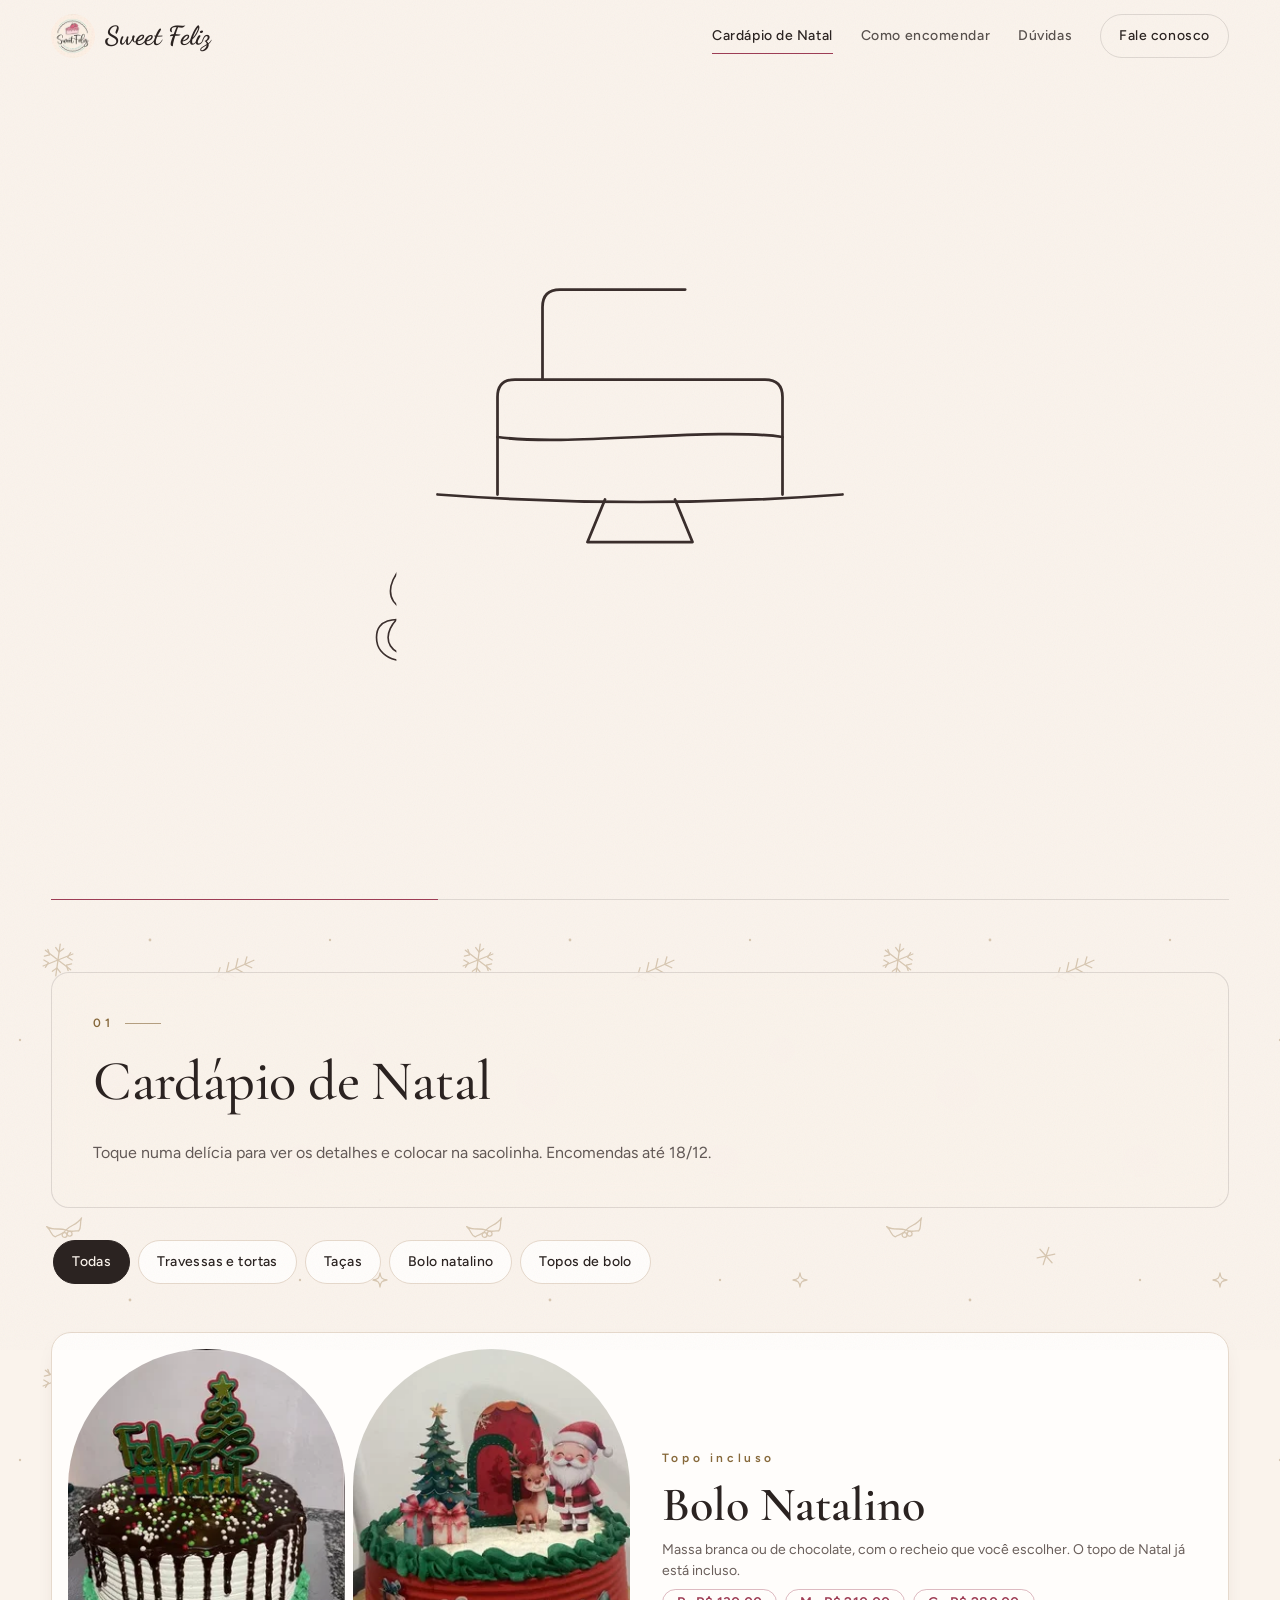
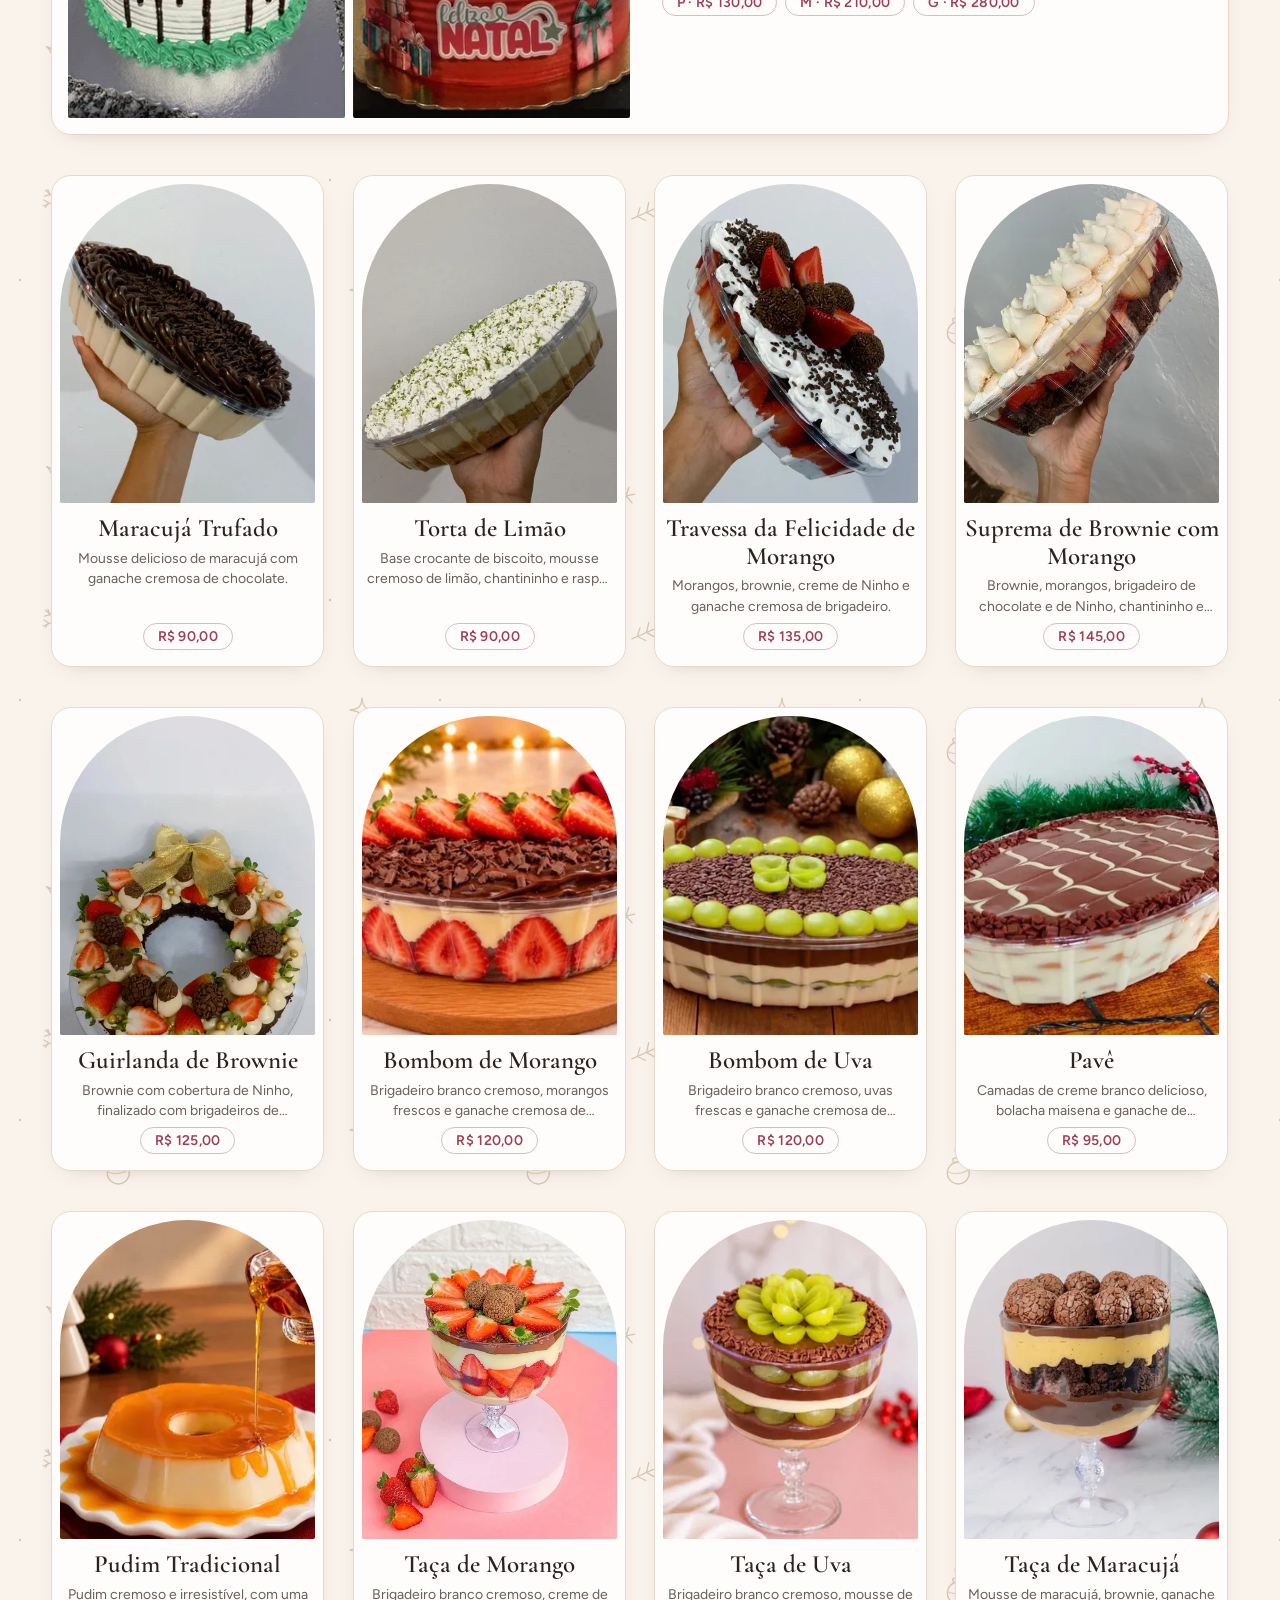
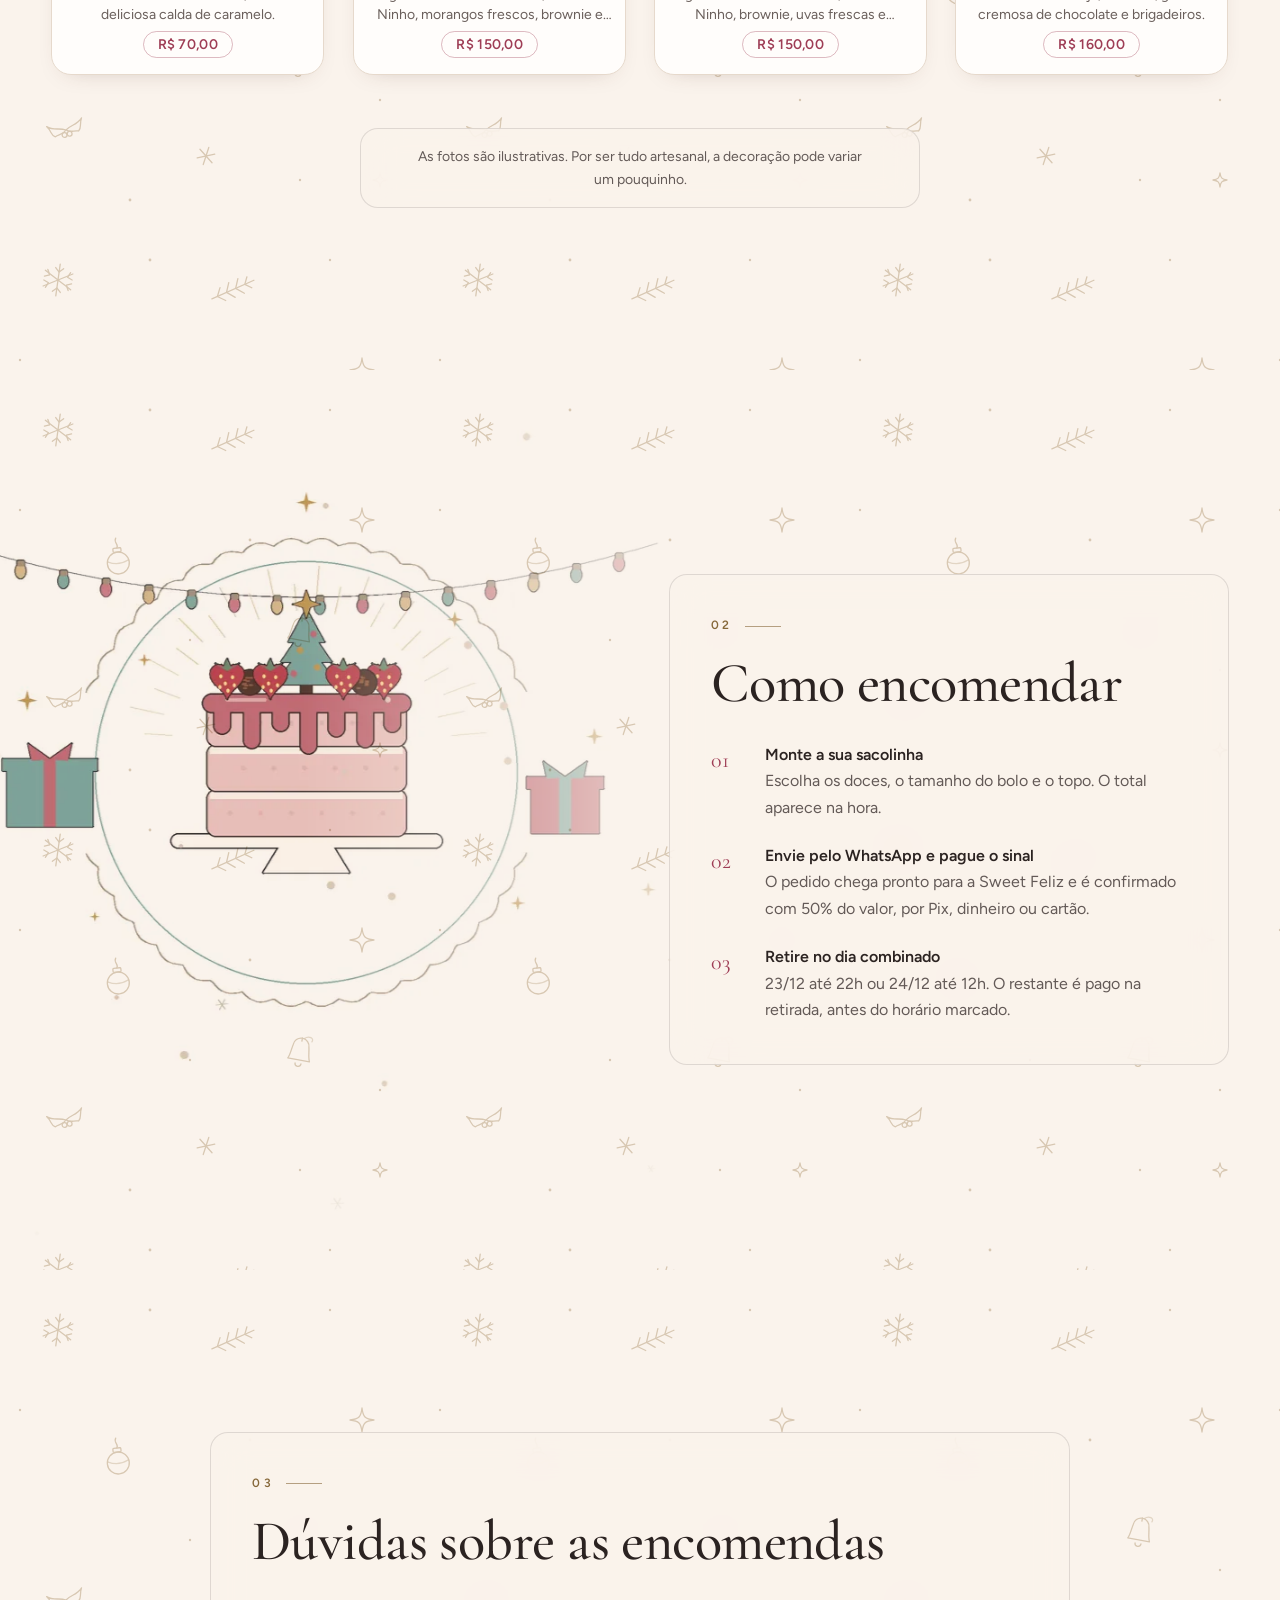
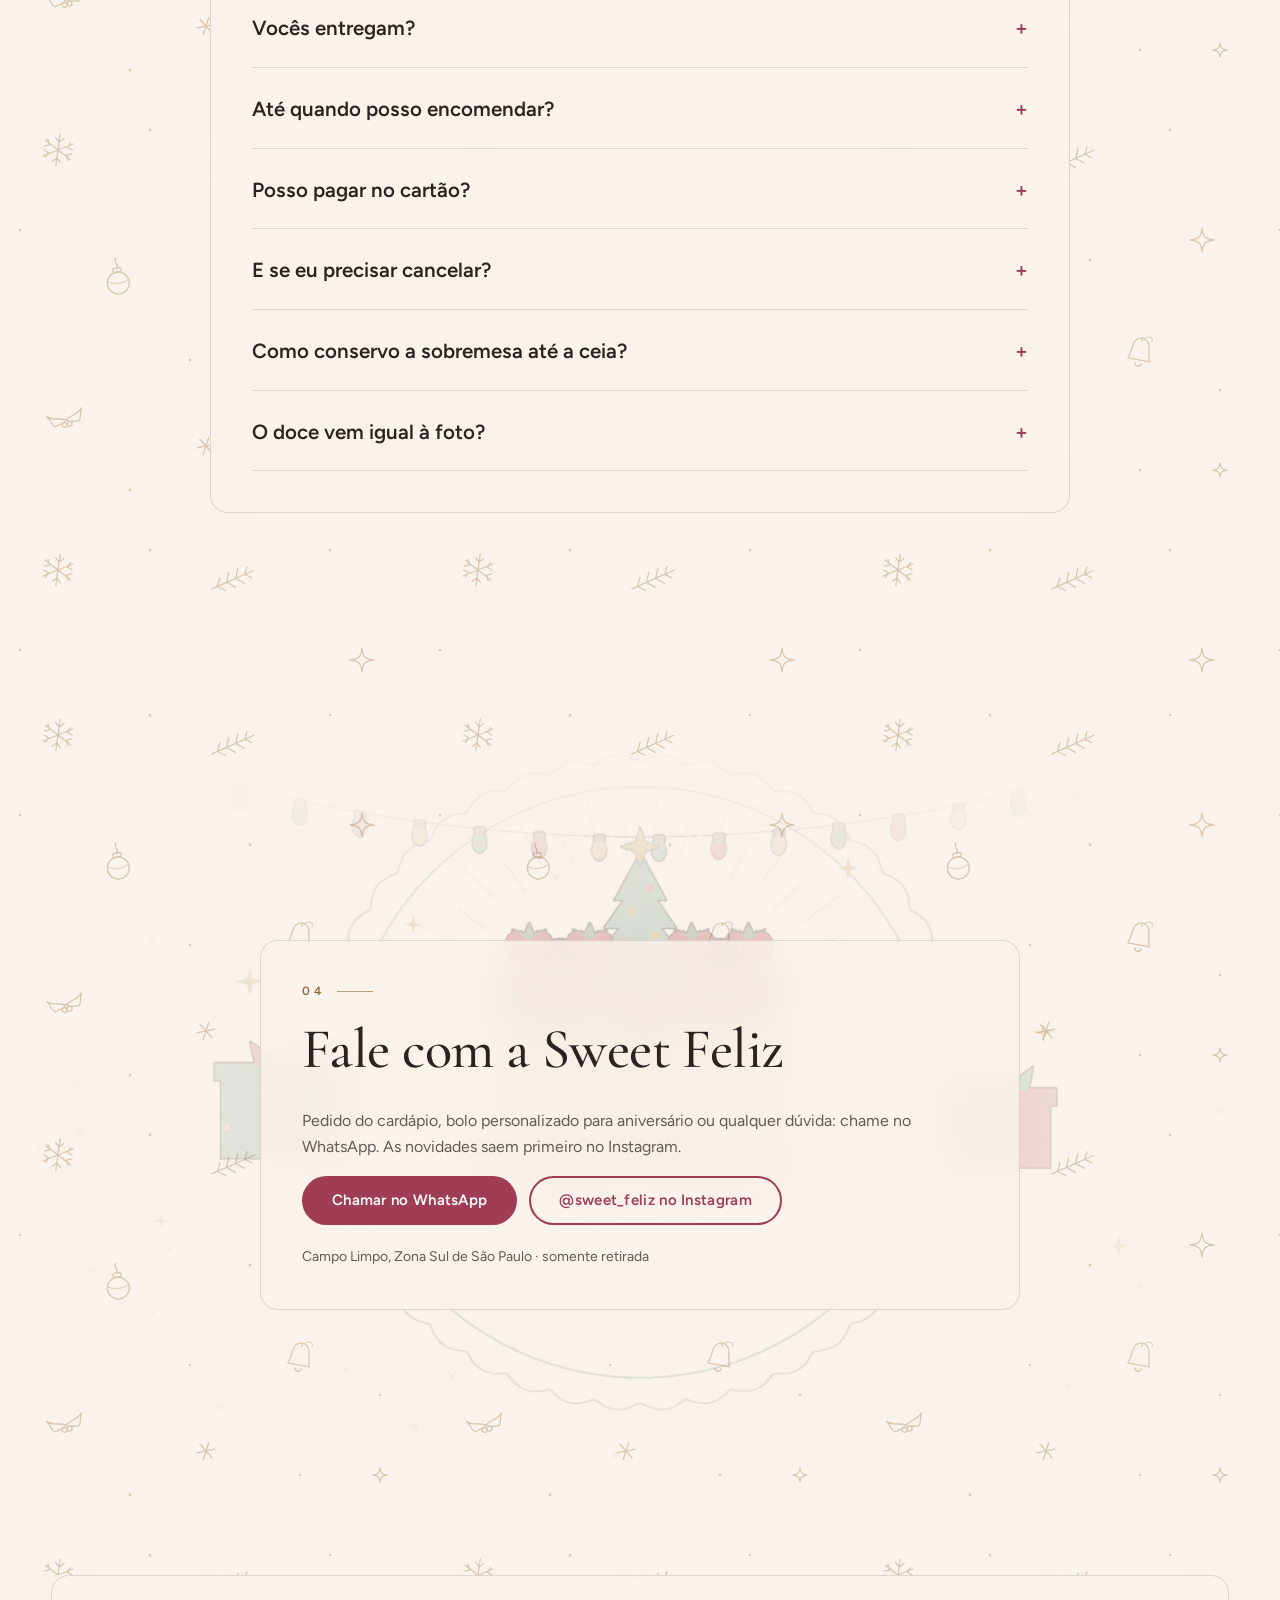
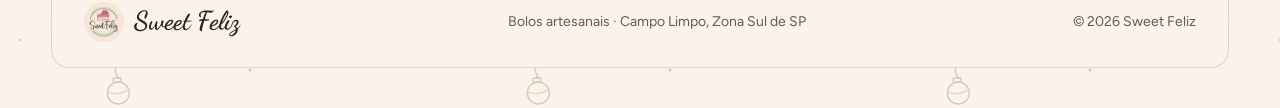
==== commit 7c7845fa: "SEO técnico: sitemap.xml com fotos, metas de compartilhamento completas, descrição mais curta, ícone" ====
--- a/site-cinematografico/site/index.html
+++ b/site-cinematografico/site/index.html
@@ -4,17 +4,25 @@
   <meta charset="utf-8">
   <meta name="viewport" content="width=device-width, initial-scale=1, viewport-fit=cover">
   <title>Sweet Feliz · Bolos artesanais e cardápio de Natal no Campo Limpo</title>
-  <meta name="description" content="Bolos e doces artesanais no Campo Limpo, Zona Sul de São Paulo. Cardápio de Natal com travessas, taças, pudim, pavê e bolo natalino. Encomendas até 18/12 pelo WhatsApp.">
+  <meta name="description" content="Bolos e doces artesanais no Campo Limpo (Zona Sul de SP). Cardápio de Natal: travessas, taças, pudim, pavê e bolo natalino. Encomendas até 18/12.">
+  <meta name="robots" content="index, follow, max-image-preview:large">
   <meta property="og:title" content="Sweet Feliz · Bolos artesanais e cardápio de Natal">
   <meta property="og:description" content="Doces de Natal feitos à mão no Campo Limpo. Encomendas até 18/12.">
   <meta property="og:type" content="website">
   <meta property="og:locale" content="pt_BR">
+  <meta property="og:site_name" content="Sweet Feliz">
   <link rel="canonical" href="https://jonatassantosribeiro1914-commits.github.io/sweet-feliz/">
   <meta property="og:url" content="https://jonatassantosribeiro1914-commits.github.io/sweet-feliz/">
   <meta property="og:image" content="https://jonatassantosribeiro1914-commits.github.io/sweet-feliz/assets/og.jpg">
+  <meta property="og:image:width" content="1200">
+  <meta property="og:image:height" content="630">
+  <meta property="og:image:alt" content="Sweet Feliz · Cardápio de Natal">
   <meta name="twitter:card" content="summary_large_image">
+  <meta name="twitter:image" content="https://jonatassantosribeiro1914-commits.github.io/sweet-feliz/assets/og.jpg">
   <meta name="theme-color" content="#FAF3EC">
   <link rel="icon" href="assets/favicon.svg" type="image/svg+xml">
+  <link rel="apple-touch-icon" href="assets/apple-touch-icon.png">
+  <link rel="sitemap" type="application/xml" href="sitemap.xml">
   <script>document.documentElement.classList.add("js")</script>
 
   <link rel="preconnect" href="https://fonts.googleapis.com">
@@ -35,7 +43,7 @@
       "@id": "https://jonatassantosribeiro1914-commits.github.io/sweet-feliz/#confeitaria",
       "name": "Sweet Feliz",
       "url": "https://jonatassantosribeiro1914-commits.github.io/sweet-feliz/",
-      "description": "Bolos e doces artesanais no Campo Limpo, Zona Sul de São Paulo. Cardápio de Natal com travessas, taças, pudim, pavê e bolo natalino. Encomendas até 18/12 pelo WhatsApp.",
+      "description": "Bolos e doces artesanais no Campo Limpo (Zona Sul de SP). Cardápio de Natal: travessas, taças, pudim, pavê e bolo natalino. Encomendas até 18/12.",
       "logo": "https://jonatassantosribeiro1914-commits.github.io/sweet-feliz/assets/logo.png",
       "image": [
         "https://jonatassantosribeiro1914-commits.github.io/sweet-feliz/assets/og.jpg",
@@ -478,7 +486,7 @@
 
   <!-- 02 COMO ENCOMENDAR -->
   <section id="encomendar" class="secao" aria-labelledby="t-encomendar">
-    <img class="arte arte--esquerda" src="assets/img/processo.webp" alt="" loading="lazy" decoding="async">
+    <img class="arte arte--esquerda" src="assets/img/processo.webp" width="1920" height="1080" alt="" loading="lazy" decoding="async">
     <div class="secao-grade secao-grade--direita">
       <div class="painel revelar">
         <span class="rotulo">02</span>
@@ -510,7 +518,7 @@
 
   <!-- 04 CONTATO (só WhatsApp e Instagram) -->
   <section id="contato" class="secao secao--contato" aria-labelledby="t-contato">
-    <img class="arte arte--fundo arte--suave" src="assets/img/contato.webp" alt="" loading="lazy" decoding="async">
+    <img class="arte arte--fundo arte--suave" src="assets/img/contato.webp" width="1920" height="1080" alt="" loading="lazy" decoding="async">
     <div class="painel painel--form revelar">
       <span class="rotulo">04</span>
       <h2 id="t-contato">Fale com a Sweet Feliz</h2>
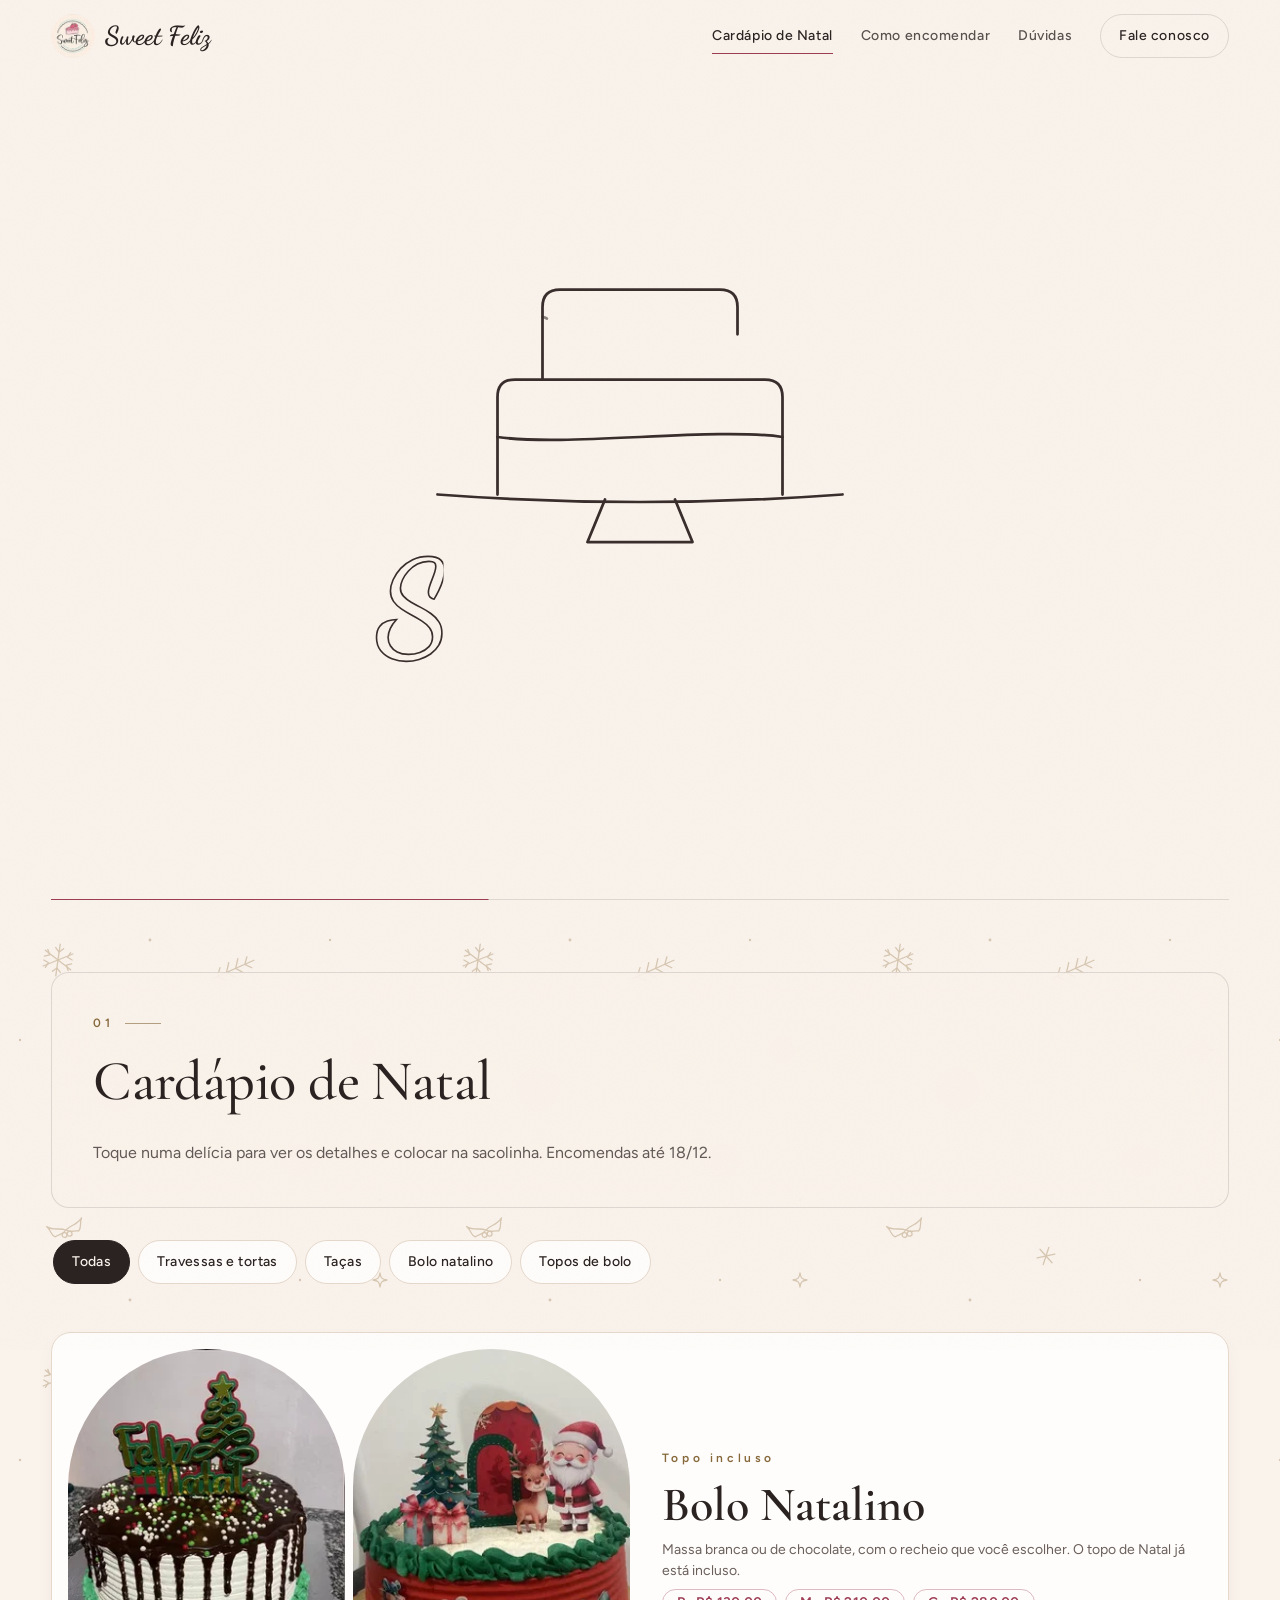
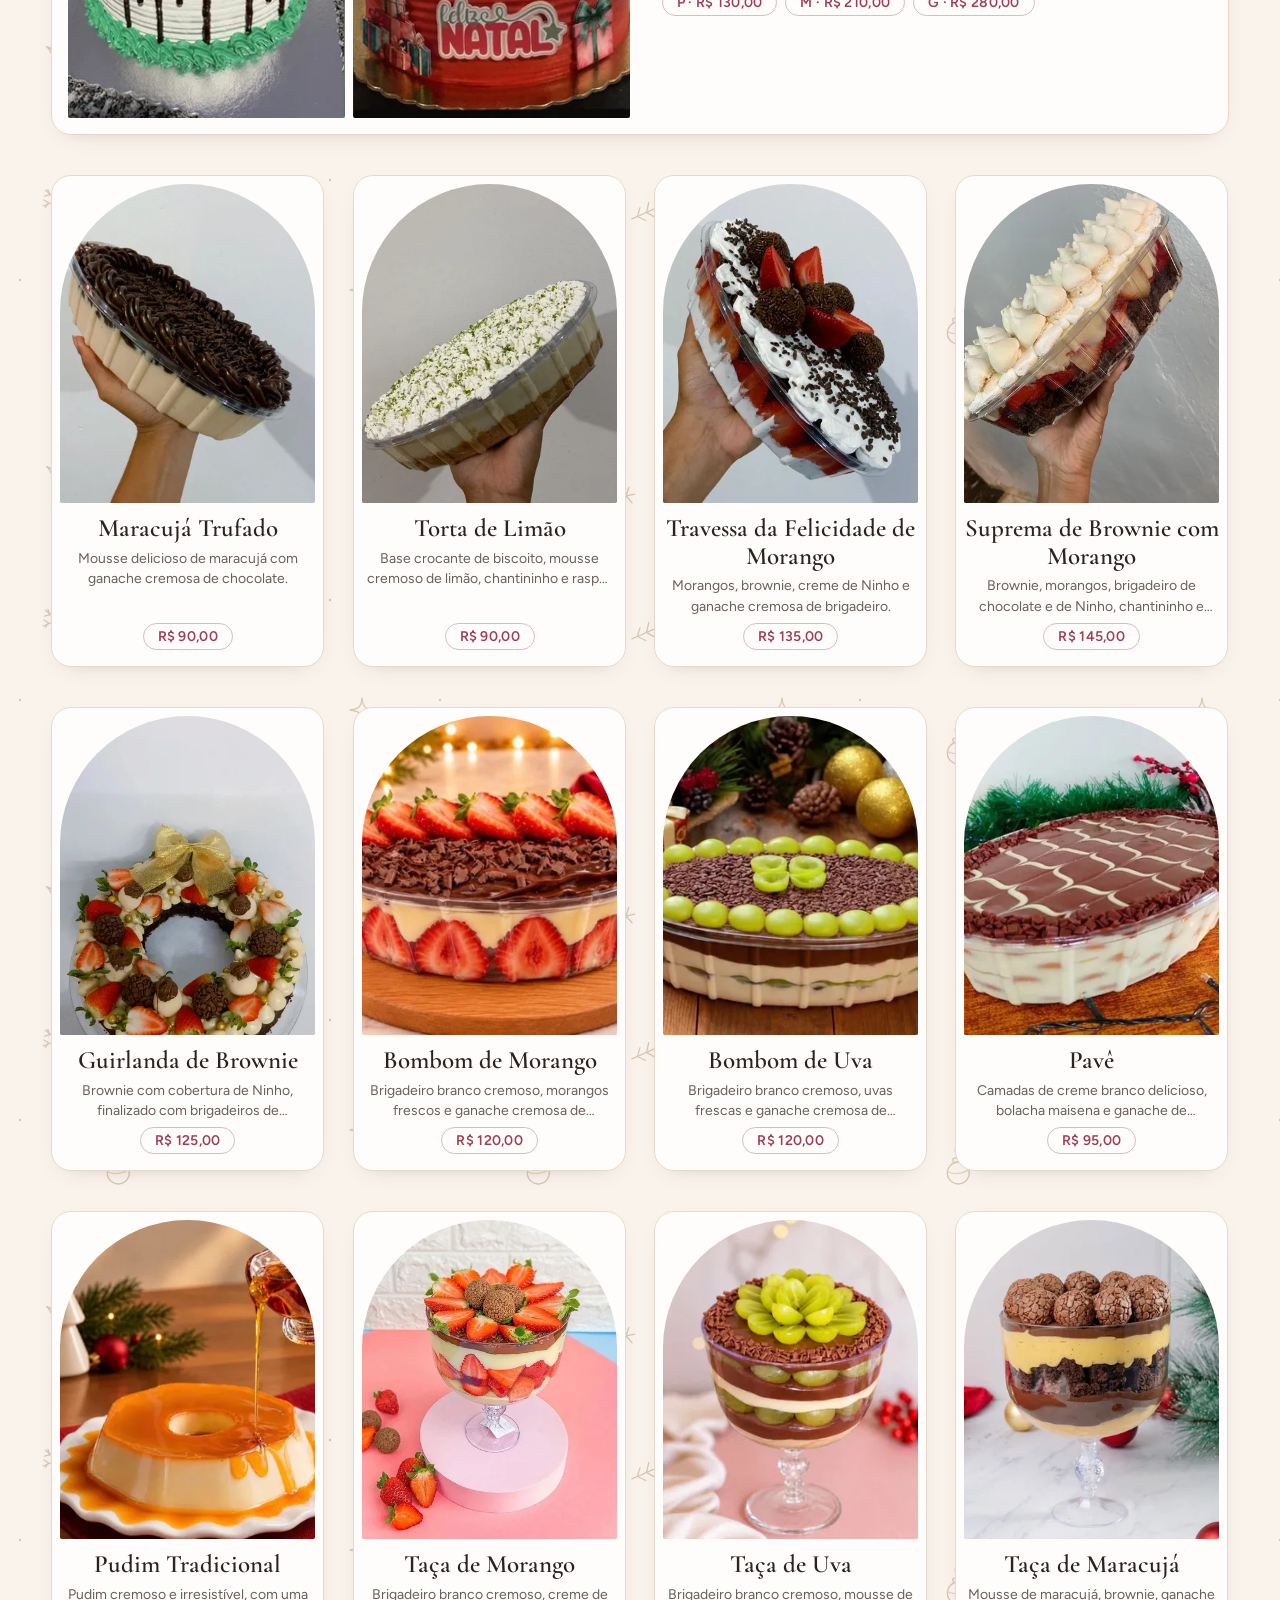
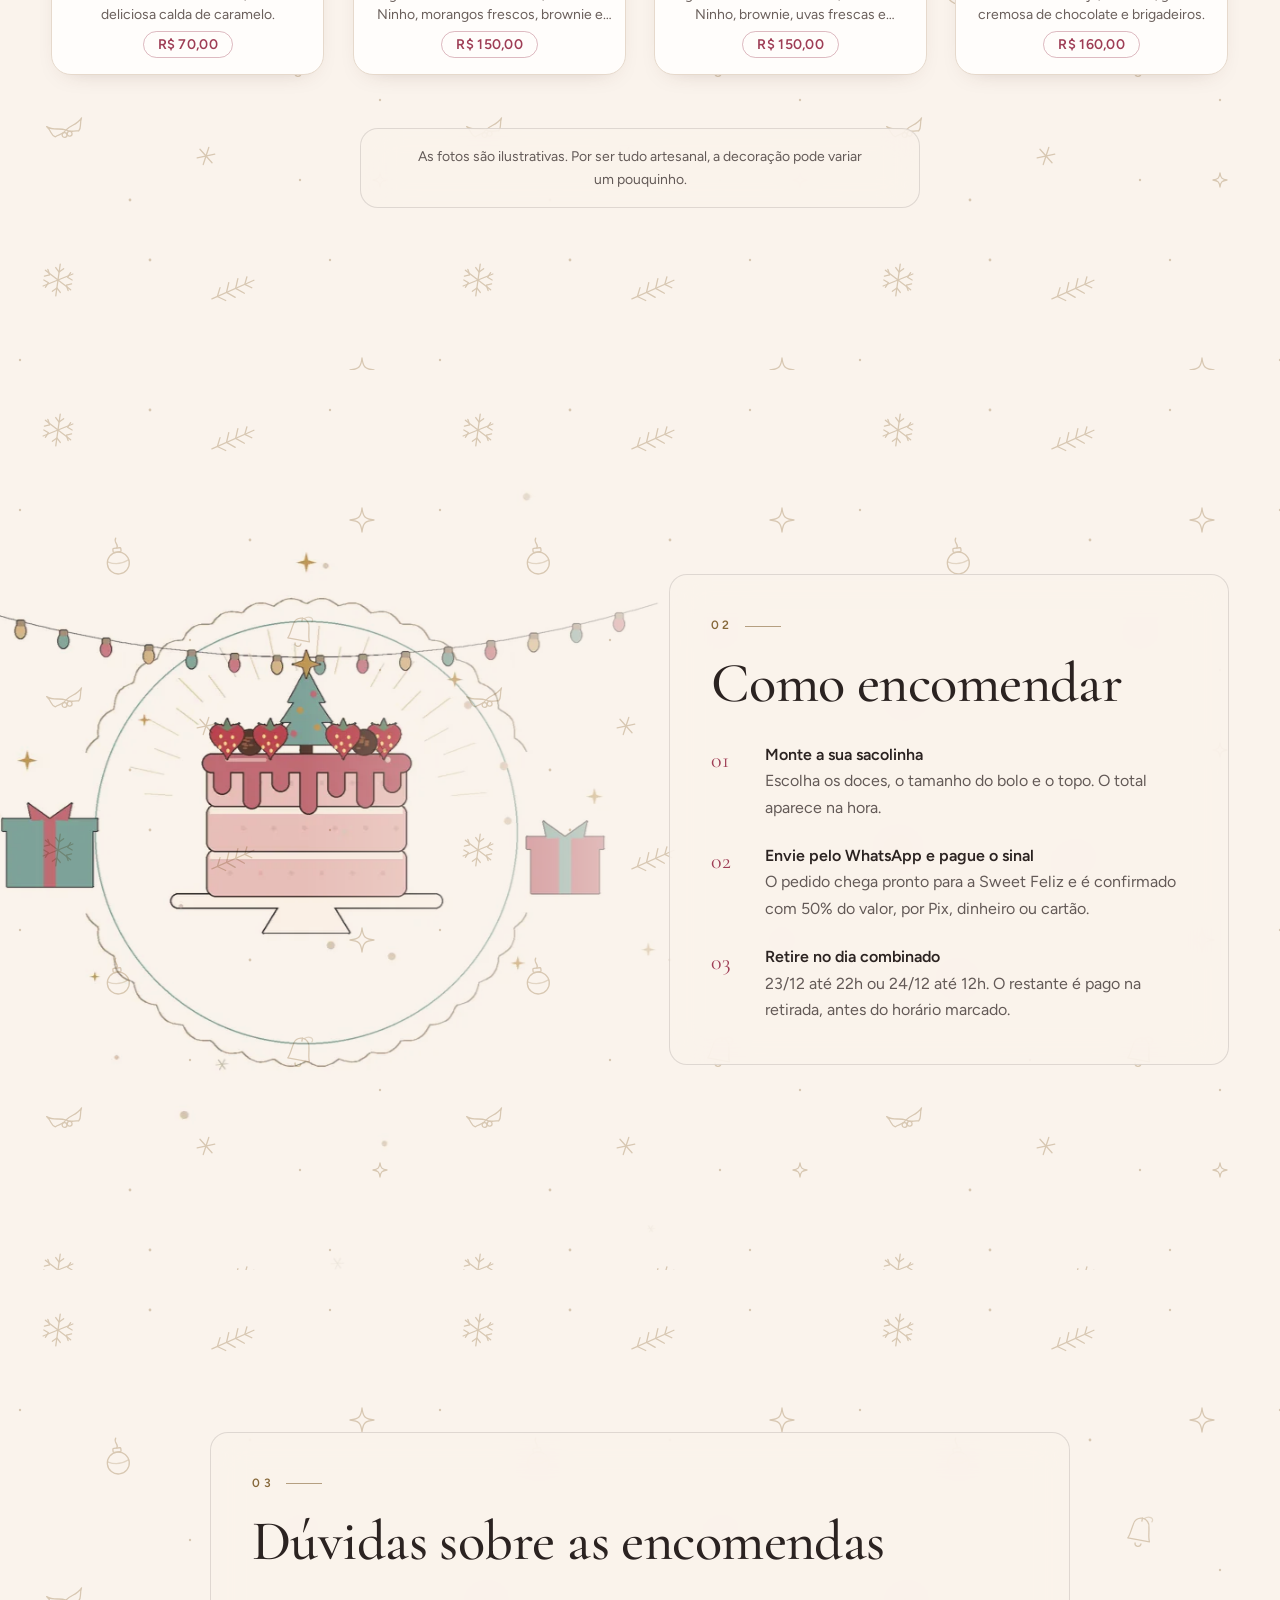
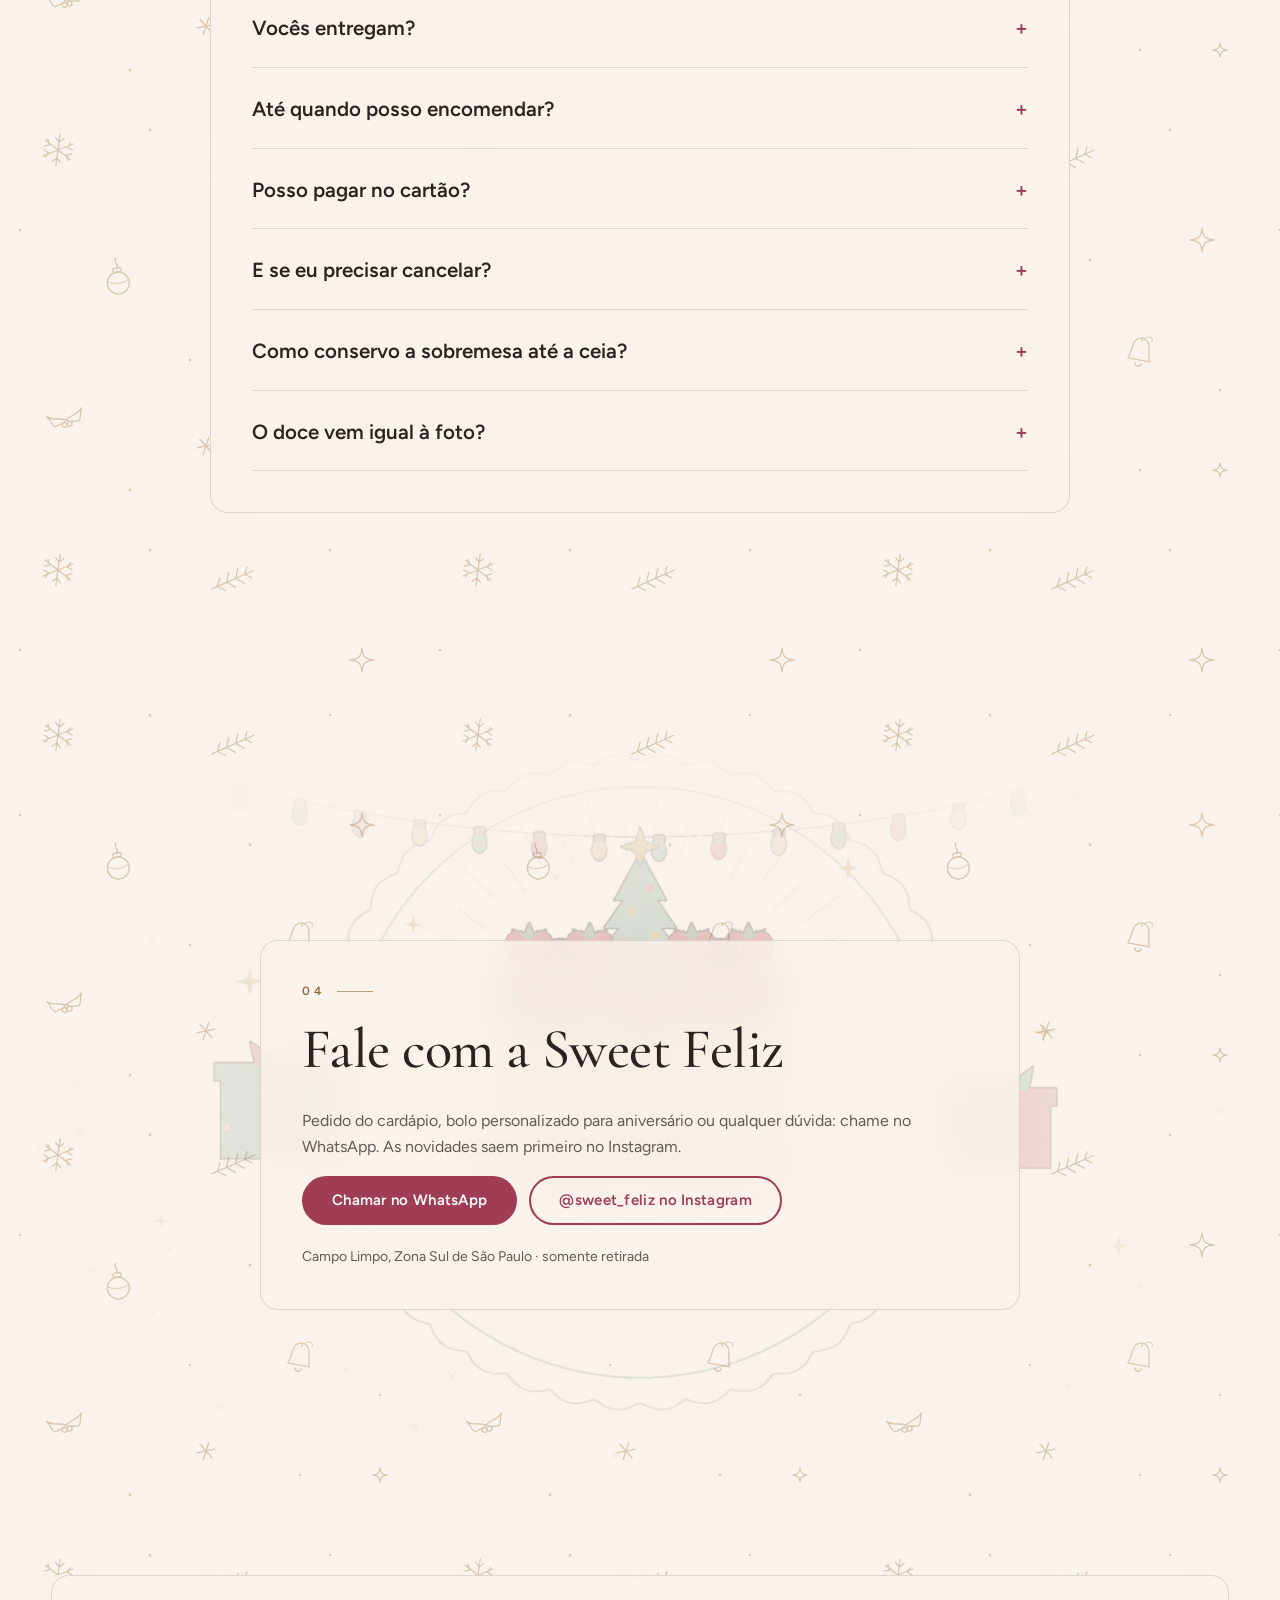
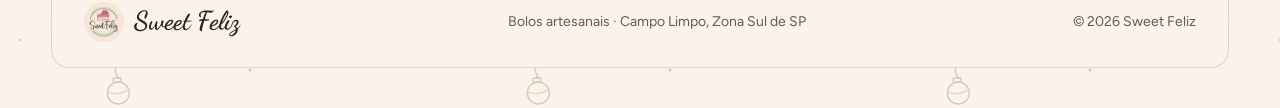
==== commit b1b8f302: "Encomendas: envio bloqueado após 18/12 e horário de retirada limitado (23/12 até 22h, 24/12 até 12h)" ====
--- a/site-cinematografico/site/index.html
+++ b/site-cinematografico/site/index.html
@@ -587,6 +587,7 @@
       Enviar pedido no WhatsApp
     </button>
     <p class="gaveta-nota">O pedido é confirmado depois do sinal de 50%.</p>
+    <p class="gaveta-encerrado" id="encerrado" hidden>As encomendas de Natal foram encerradas em 18/12. Para falar com a Sweet Feliz, use o botão do WhatsApp.</p>
   </form>
 </dialog>
 
--- a/site-cinematografico/site/cardapio.css
+++ b/site-cinematografico/site/cardapio.css
@@ -304,3 +304,6 @@
   .sacola-contador { min-width: 20px; height: 20px; font-size: 11px; top: -4px; right: -4px; }
 }
 .chip { min-height: 44px; }
+
+/* Aviso de encomendas encerradas (aparece na sacolinha depois do prazo) */
+.gaveta-encerrado { margin: 0; padding: 10px 12px; border-radius: 10px; background: #F6E3E3; color: var(--c-rosa-escuro) !important; font-size: 14px; font-weight: 600; text-align: center; }
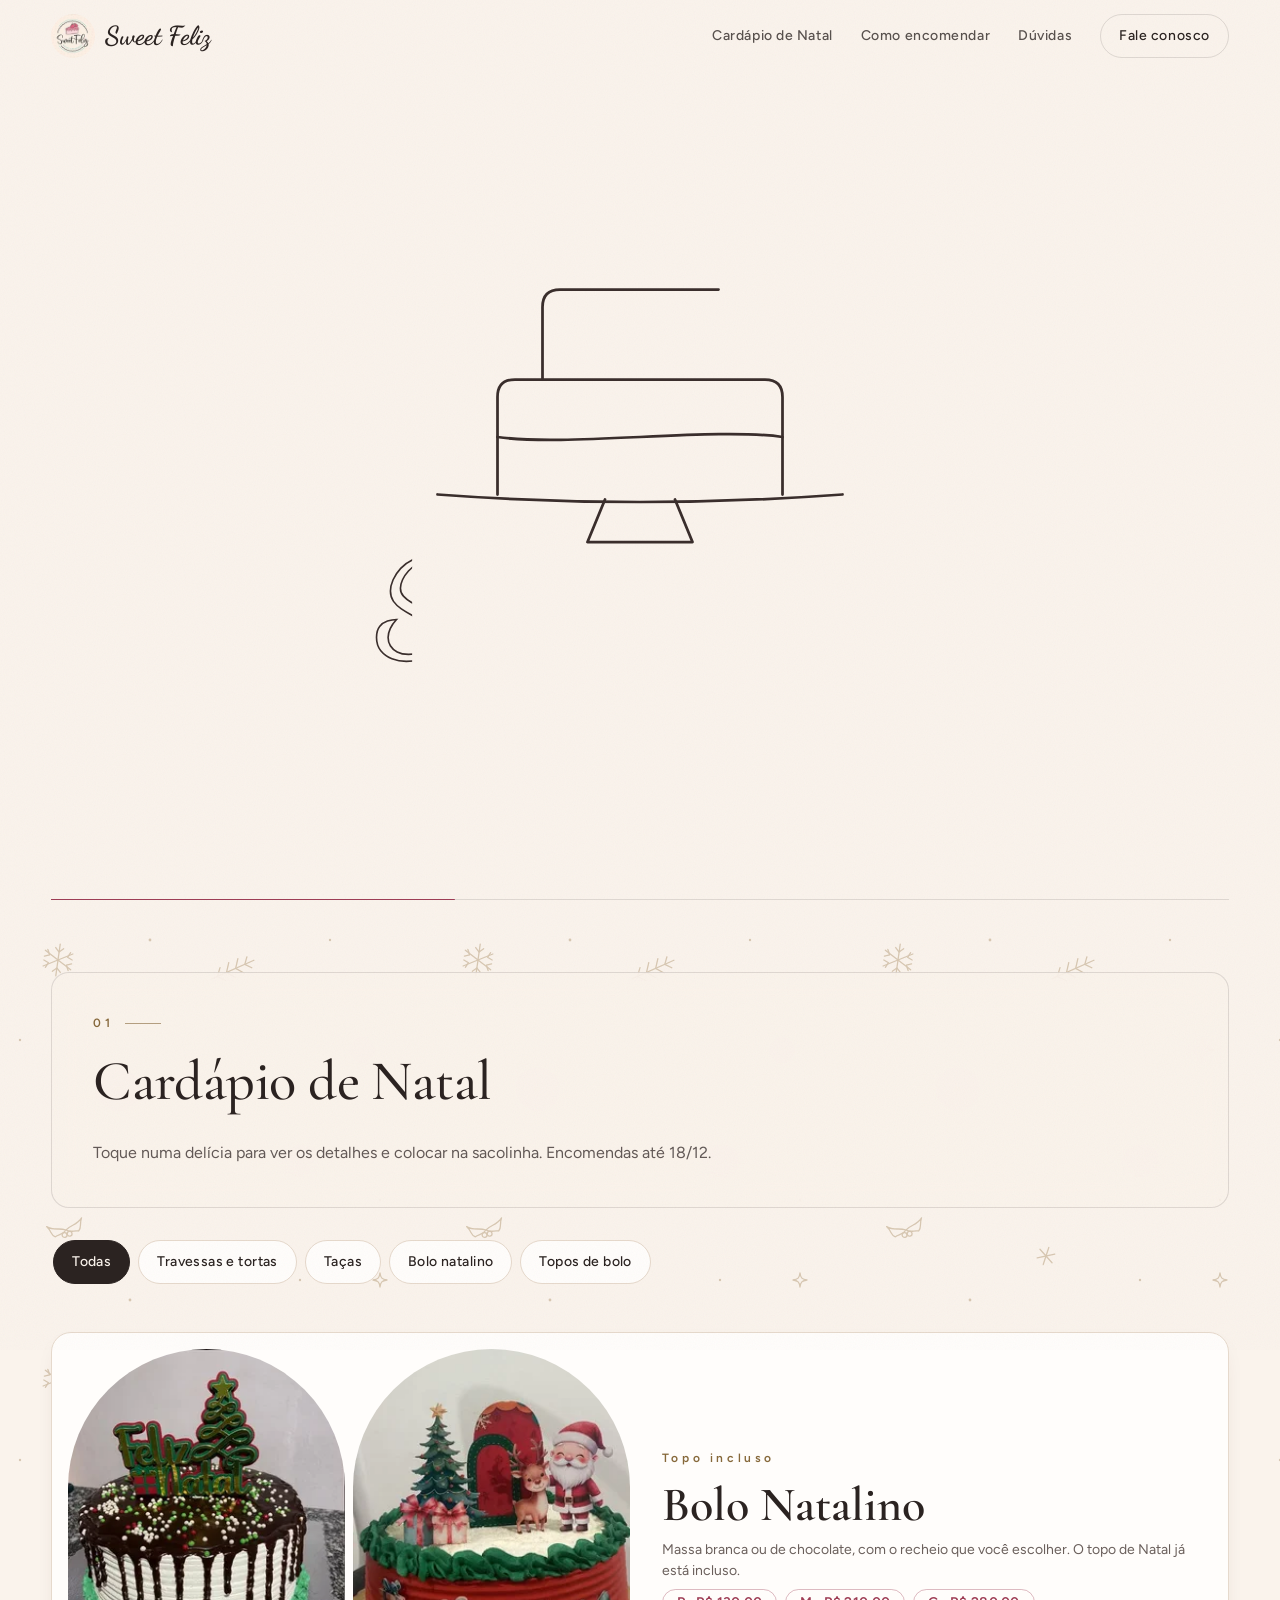
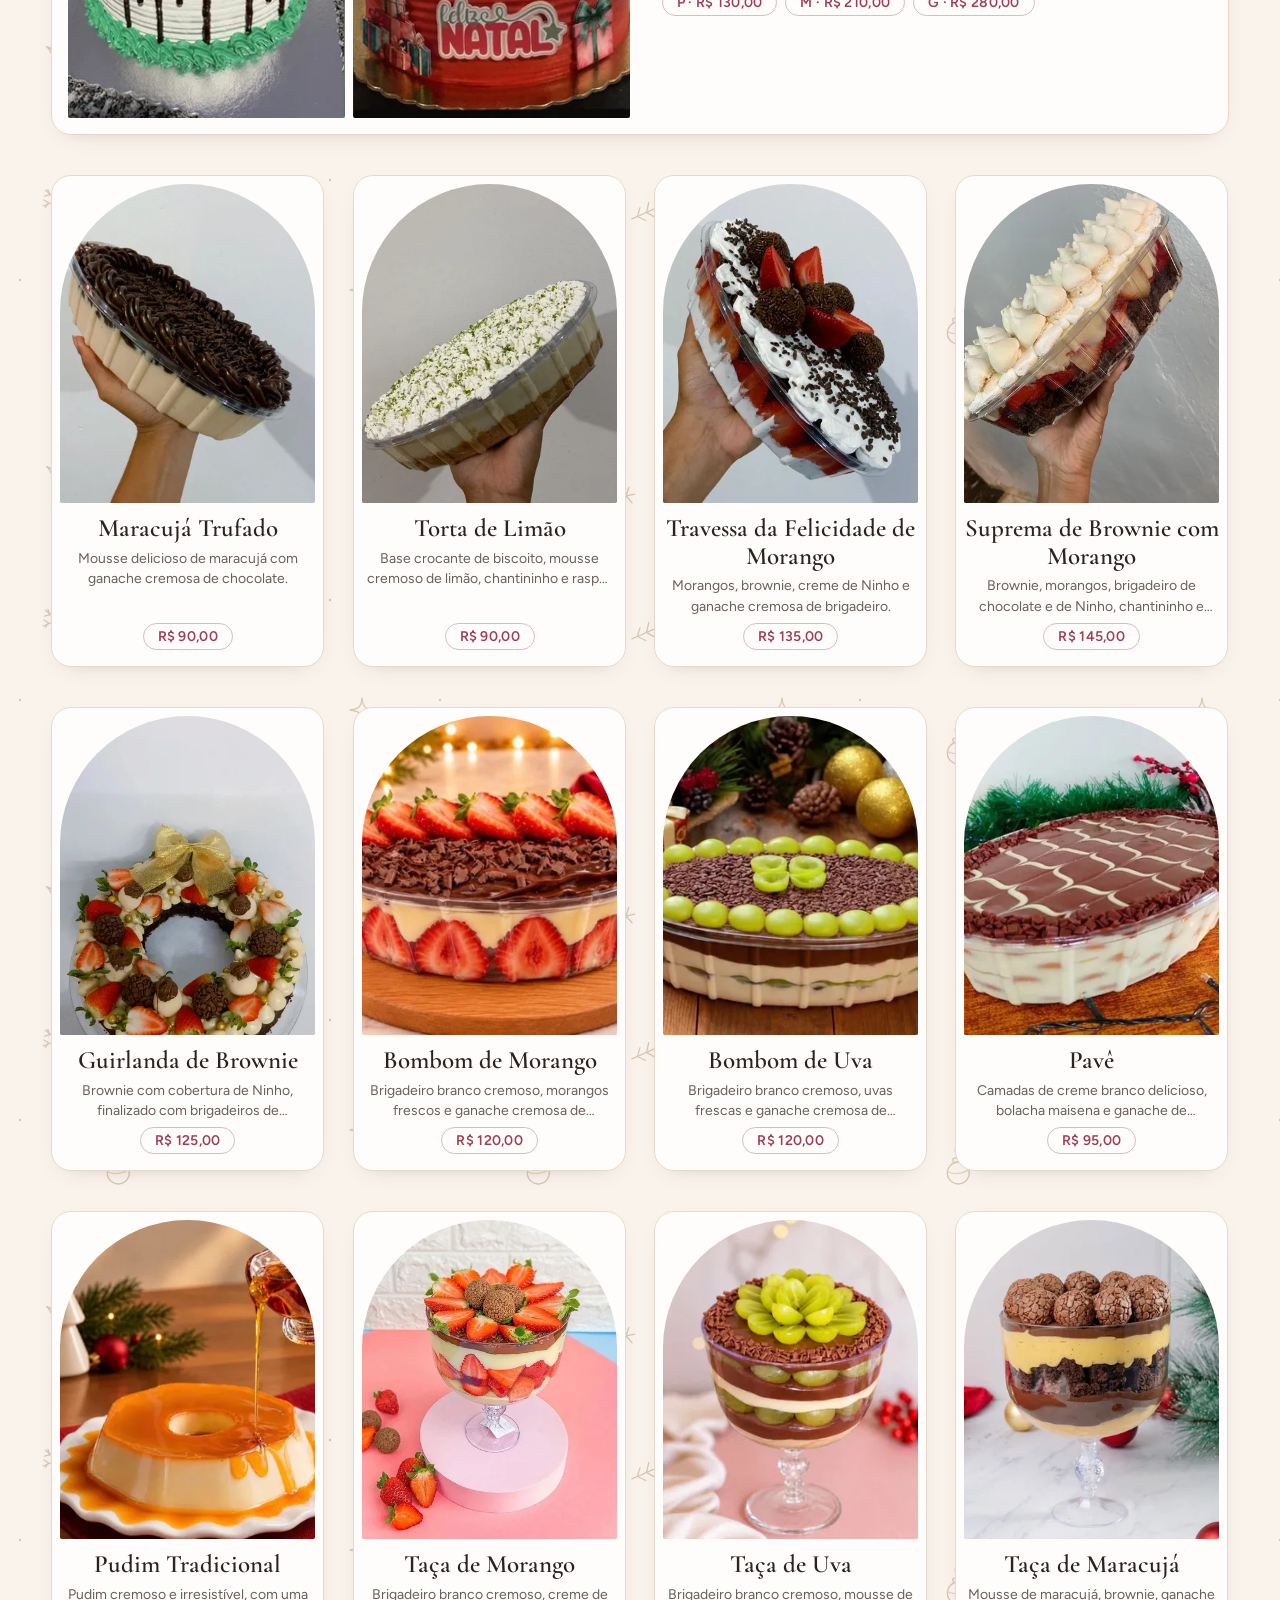
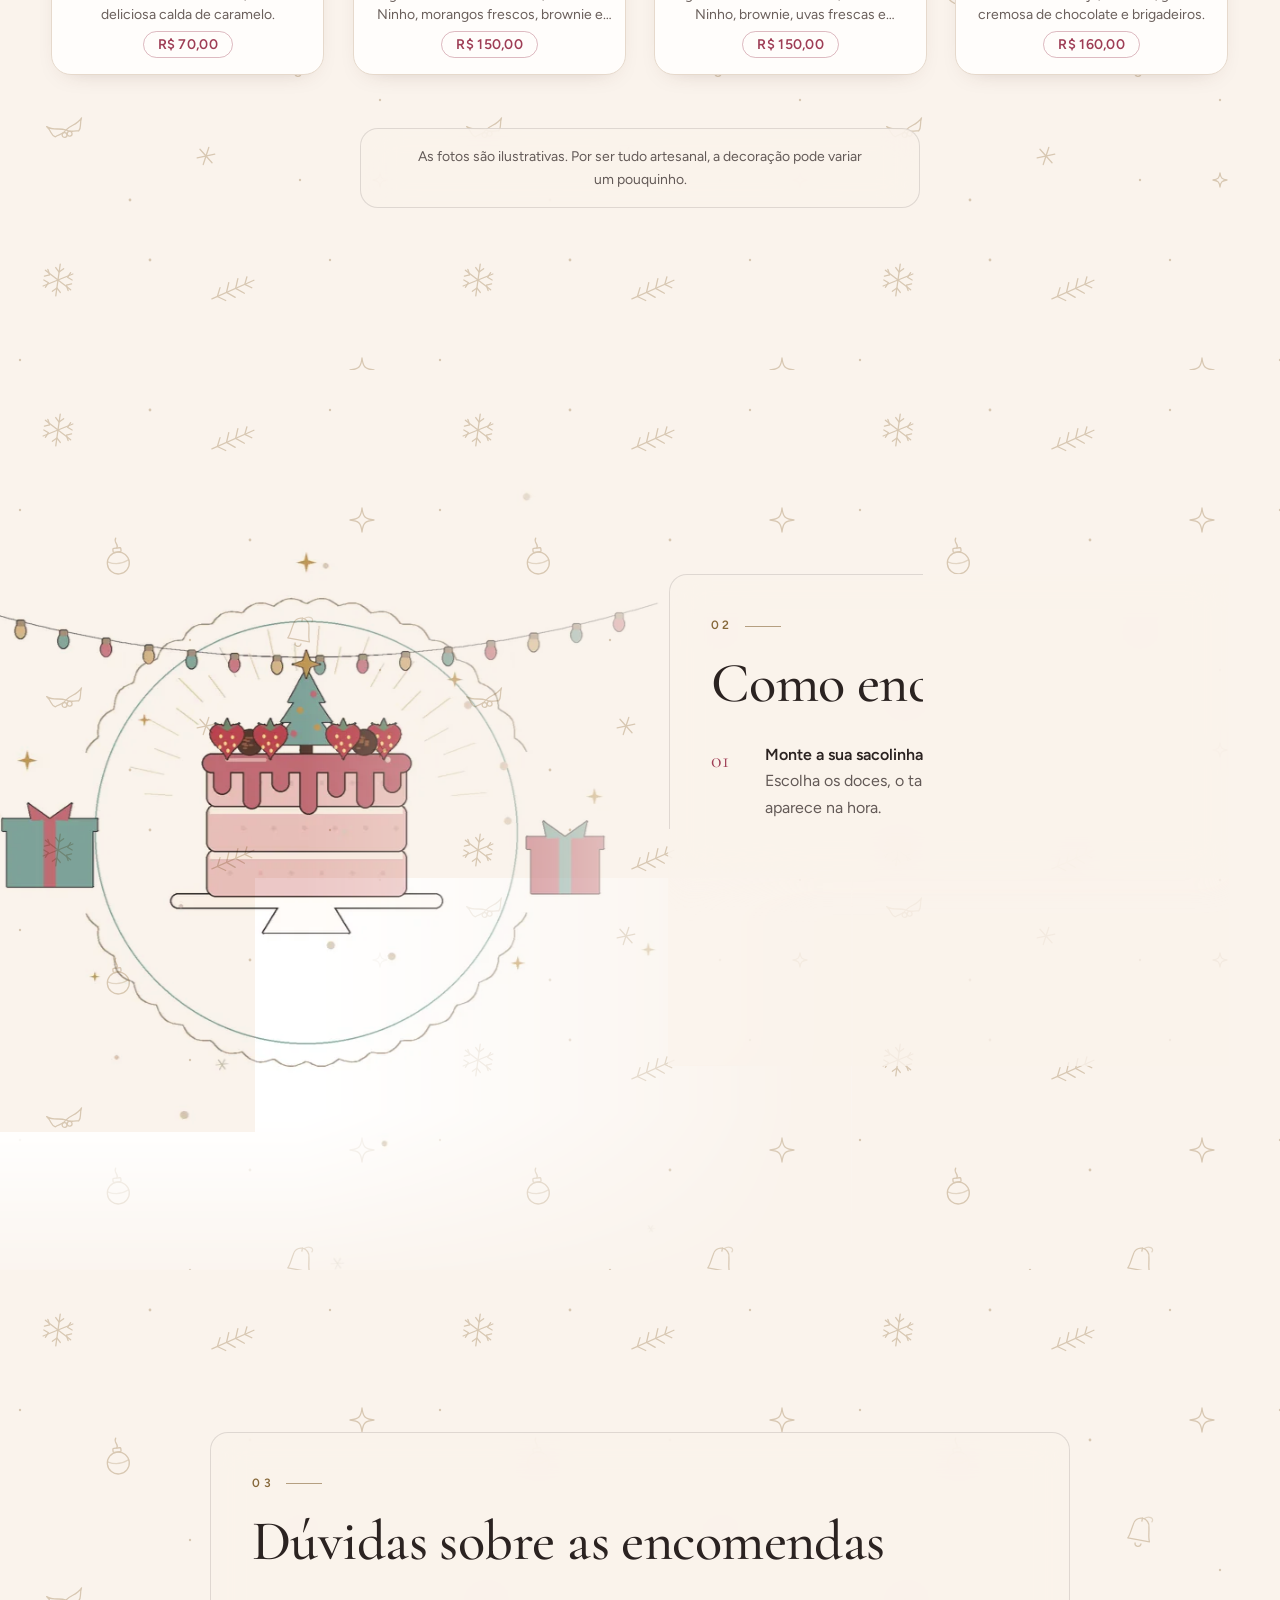
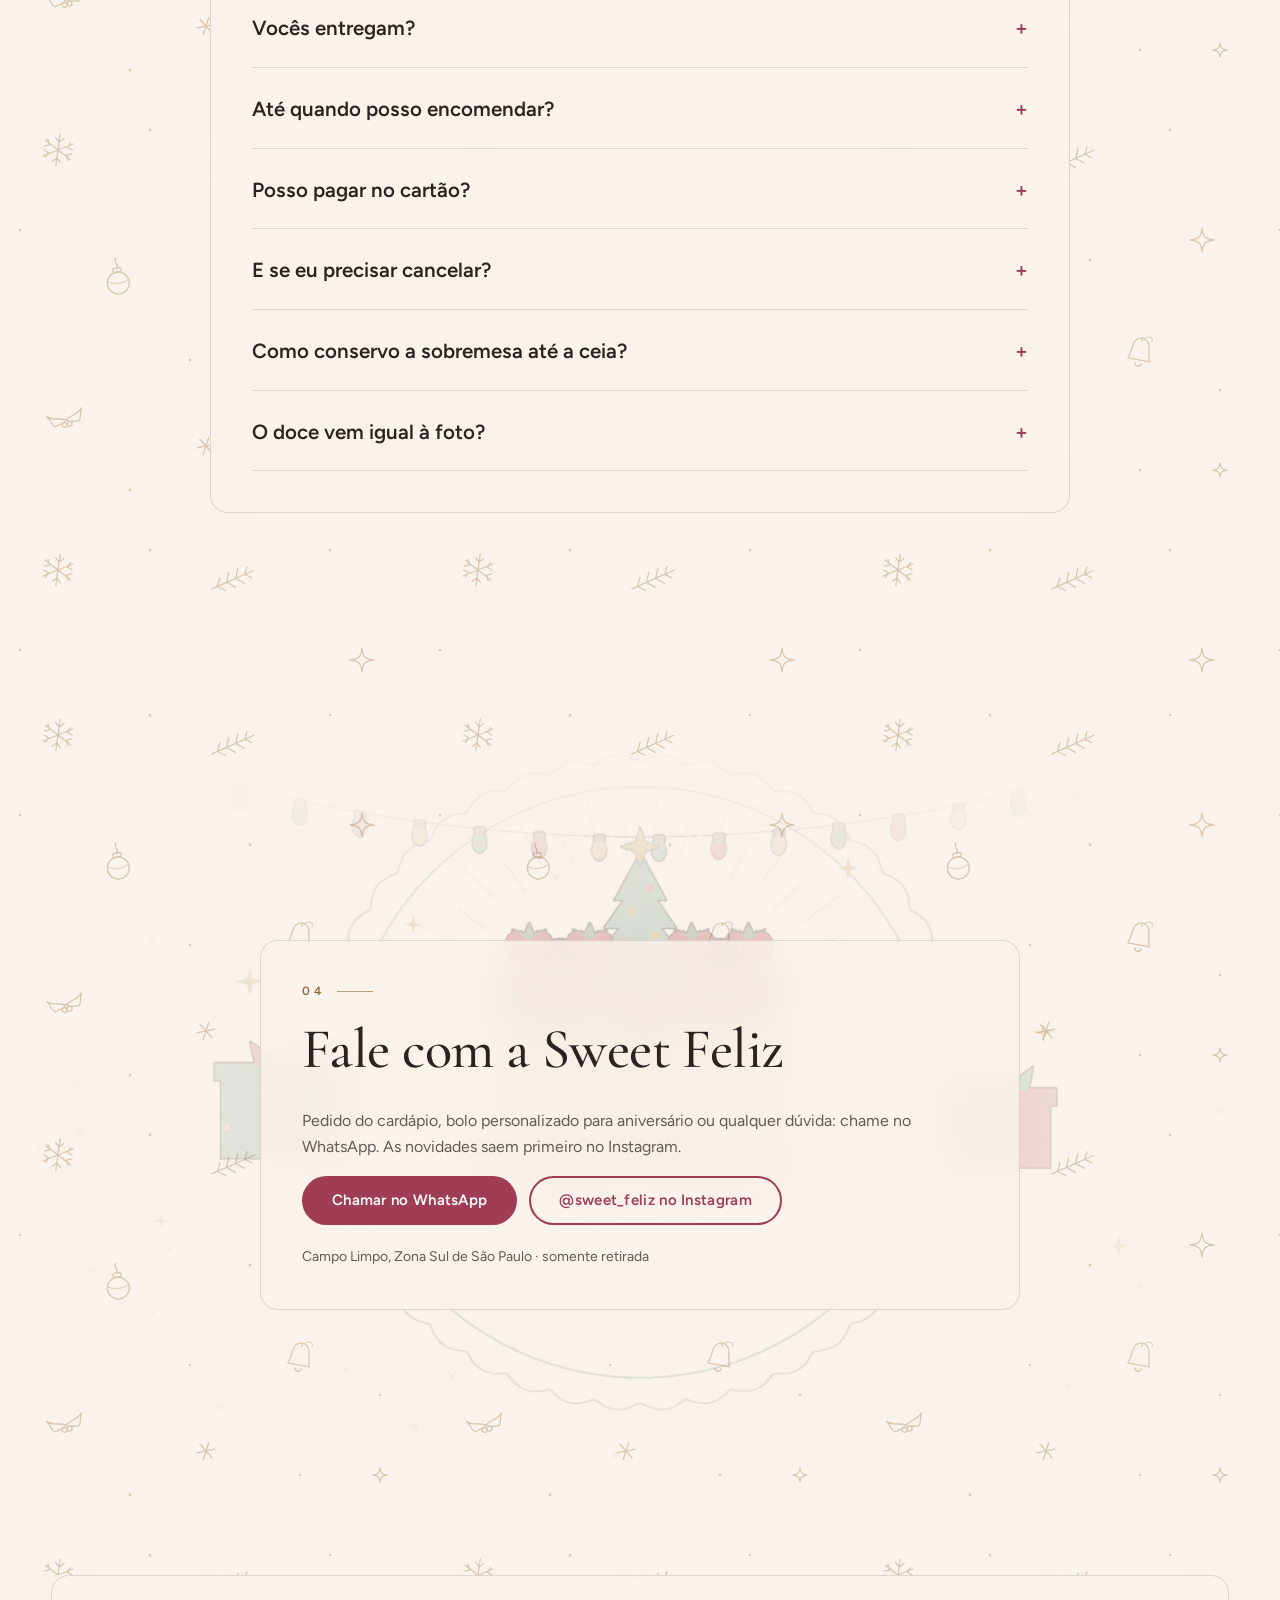
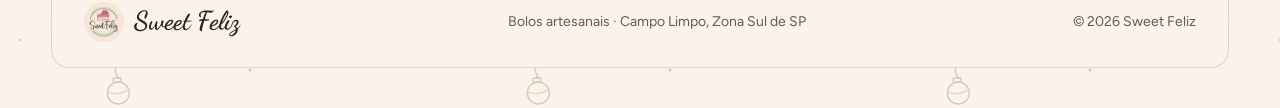
==== commit 08b8b591: "Limpeza (simplify): remove código e estilos das versões antigas, sem mudar visual nem funcionamento " ====
--- a/site-cinematografico/site/index.html
+++ b/site-cinematografico/site/index.html
@@ -407,7 +407,7 @@
 <main id="conteudo">
 
   <!-- ABERTURA: a rolagem toca a animação do bolo se montando -->
-  <section id="inicio" class="cine" style="--altura: 100svh" aria-label="Abertura">
+  <section id="inicio" class="cine" aria-label="Abertura">
     <div class="cine-palco">
       <!-- DESENHO: gerado por fonte/desenho_abertura.py -->
       <svg class="desenho" viewBox="76 110 448 440" role="img" aria-label="Desenho de um bolo de Natal e o nome Sweet Feliz">
@@ -460,7 +460,6 @@
       <a href="#cardapio" class="botao abertura-cta">Ver o cardápio</a>
 
       <div class="cine-progresso" aria-hidden="true"><i></i></div>
-      <div class="cine-dica" aria-hidden="true"><span></span>role</div>
     </div>
   </section>
 
--- a/site-cinematografico/site/estilo.css
+++ b/site-cinematografico/site/estilo.css
@@ -19,8 +19,8 @@
   --texto-suave: color-mix(in oklab, var(--texto) 70%, var(--fundo));
   --acento-texto: var(--fundo);
   --linha: color-mix(in srgb, var(--texto) 13%, transparent);
-  --painel: color-mix(in srgb, var(--fundo) 64%, transparent);
-  --painel-vidro: color-mix(in srgb, var(--fundo) 40%, transparent);
+  --painel: color-mix(in srgb, var(--fundo) 80%, transparent);
+  --painel-vidro: color-mix(in srgb, var(--fundo) 70%, transparent);
 
   --raio: 18px;
   --gutter: clamp(16px, 4vw, 56px);
@@ -70,7 +70,6 @@
   animation: sumir 0s 7s forwards;
 }
 .js.pronto .carregador { opacity: 0; visibility: hidden; }
-.carregador-marca { font-family: var(--fonte-titulo); font-size: clamp(26px, 3vw, 40px); letter-spacing: .02em; opacity: .9; }
 .carregador-barra { width: min(220px, 50vw); height: 1px; background: var(--linha); overflow: hidden; }
 .carregador-barra i { display: block; height: 100%; background: var(--acento); transform-origin: left; transform: scaleX(var(--carga, 0)); transition: transform .3s; }
 @keyframes sumir { to { opacity: 0; visibility: hidden; } }
@@ -122,41 +121,16 @@
 }
 
 /* ══ Abertura cinematográfica ═════════════════════════════════════════════════ */
-.cine { position: relative; height: var(--altura, 420vh); }
+.cine { position: relative; height: 100svh; min-height: 100vh; } /* a abertura toca sozinha: uma tela só */
 .cine-palco { position: sticky; top: 0; height: 100vh; height: 100svh; overflow: hidden; background: var(--fundo); }
-.cine-poster, .cine-poster img, .cine-canvas { position: absolute; inset: 0; width: 100%; height: 100%; }
-.cine-poster img { object-fit: cover; }
 .cine-vinheta {
   position: absolute; inset: 0; pointer-events: none;
-  background:
-    radial-gradient(120% 90% at 50% 45%, transparent 55%, var(--sombra, rgb(0 0 0 / .45)) 100%),
-    linear-gradient(to bottom, color-mix(in srgb, var(--fundo) 45%, transparent), transparent 22%, transparent 72%, var(--fundo) 100%);
-}
-.momento {
-  position: absolute; inset: auto var(--gutter) 12vh; max-width: 660px;
-  opacity: 0; transform: translateY(24px); filter: blur(6px);
-  transition: opacity .7s var(--ease), transform .9s var(--ease), filter .7s var(--ease);
-  pointer-events: none;
-}
-.momento.ativo { opacity: 1; transform: none; filter: none; pointer-events: auto; }
-.momento--direita { left: auto; right: var(--gutter); }
-.momento--centro { left: 50%; right: auto; transform: translate(-50%, 24px); text-align: center; width: min(660px, calc(100% - 2 * var(--gutter))); }
-.momento--centro.ativo { transform: translate(-50%, 0); }
-.titulo-abertura { margin-bottom: .28em; }
-.apoio { font-size: clamp(16px, 1.3vw, 20px); margin: 0; }
-.destaque { font-family: var(--fonte-titulo); font-size: clamp(24px, 2.8vw, 42px); line-height: 1.18; color: var(--texto); margin: 0 0 .6em; text-wrap: balance; }
-.destaque:last-child { margin: 0; }
+  /* véu creme suave nas bordas */
+  background: linear-gradient(to bottom, color-mix(in srgb, var(--fundo) 55%, transparent), transparent 18%, transparent 78%, var(--fundo) 100%);
+}
 .cine-progresso { position: absolute; left: var(--gutter); right: var(--gutter); bottom: 0; height: 1px; background: var(--linha); transition: opacity .5s; }
 .cine.fim .cine-progresso { opacity: 0; }
 .cine-progresso i { display: block; height: 100%; background: var(--acento); transform-origin: left; transform: scaleX(var(--p, 0)); }
-.cine-dica {
-  position: absolute; bottom: 28px; left: 50%; transform: translateX(-50%);
-  display: grid; justify-items: center; gap: 8px; font-size: 11px; letter-spacing: .3em; text-transform: uppercase; opacity: .6;
-  transition: opacity .5s;
-}
-.cine-dica span { width: 1px; height: 38px; background: linear-gradient(var(--texto), transparent); animation: dica 2s var(--ease) infinite; }
-@keyframes dica { 0% { transform: scaleY(0); transform-origin: top; } 50% { transform: scaleY(1); transform-origin: top; } 51% { transform-origin: bottom; } 100% { transform: scaleY(0); transform-origin: bottom; } }
-.cine.andou .cine-dica { opacity: 0; }
 
 /* ══ Painéis (todo texto mora num painel) ═════════════════════════════════════ */
 .painel {
@@ -168,15 +142,9 @@
   -webkit-backdrop-filter: blur(18px) saturate(1.1);
   backdrop-filter: blur(18px) saturate(1.1);
 }
-.painel--vidro { background: var(--painel-vidro); }
 .painel > :last-child { margin-bottom: 0; }
 .rotulo { display: flex; align-items: center; gap: 12px; font-size: 12px; letter-spacing: .3em; color: var(--acento); margin-bottom: 18px; }
 .rotulo::after { content: ""; width: 36px; height: 1px; background: currentColor; opacity: .6; }
-/* Celular: menos camadas de desfoque (pesam na placa de vídeo) */
-@media (max-width: 760px) {
-  .painel { -webkit-backdrop-filter: blur(10px); backdrop-filter: blur(10px); }
-  .cartao, .rodape-painel { -webkit-backdrop-filter: none; backdrop-filter: none; background: color-mix(in srgb, var(--fundo) 86%, transparent); }
-}
 
 /* ══ Seções ═══════════════════════════════════════════════════════════════════ */
 .secao {
@@ -189,10 +157,6 @@
 .secao-grade--direita > .painel { grid-column: 2; }
 .secao--larga { gap: 28px; justify-items: center; }
 .painel--cabecalho { width: 100%; max-width: var(--largura); }
-.cartoes { width: 100%; max-width: var(--largura); display: grid; grid-template-columns: repeat(auto-fit, minmax(260px, 1fr)); gap: 20px; }
-.cartao h3 { margin-bottom: .4em; }
-.cartao { transition: transform .5s var(--ease), border-color .5s; }
-.cartao:hover { transform: translateY(-4px); border-color: color-mix(in srgb, var(--acento) 50%, transparent); }
 .passos { list-style: none; margin: 8px 0 0; padding: 0; counter-reset: p; display: grid; gap: 22px; }
 .passos li { counter-increment: p; display: grid; grid-template-columns: 42px 1fr; column-gap: 12px; }
 .passos li::before { content: counter(p, decimal-leading-zero); grid-row: span 2; font-family: var(--fonte-titulo); color: var(--acento); font-size: 22px; }
@@ -207,12 +171,7 @@
   transform: translate3d(0, var(--y, 0px), 0) scale(1.08);
   will-change: transform;
 }
-.arte--direita, .arte--esquerda { top: 0; bottom: 0; width: 64vw; height: 100%; }
-.arte--direita {
-  right: 0;
-  -webkit-mask-image: linear-gradient(to left, #000 38%, transparent 96%), linear-gradient(to bottom, transparent, #000 18%, #000 80%, transparent);
-          mask-image: linear-gradient(to left, #000 38%, transparent 96%), linear-gradient(to bottom, transparent, #000 18%, #000 80%, transparent);
-}
+.arte--esquerda { top: 0; bottom: 0; width: 64vw; height: 100%; }
 .arte--esquerda {
   left: 0;
   -webkit-mask-image: linear-gradient(to right, #000 38%, transparent 96%), linear-gradient(to bottom, transparent, #000 18%, #000 80%, transparent);
@@ -226,23 +185,6 @@
 }
 .arte--suave { opacity: .32; }
 
-/* ══ Seções opcionais (template/secoes/) ══════════════════════════════════════ */
-.depoimentos { width: 100%; max-width: var(--largura); display: grid; grid-template-columns: repeat(auto-fit, minmax(300px, 1fr)); gap: 20px; }
-.depoimento blockquote { margin: 0 0 18px; font-family: var(--fonte-titulo); font-size: clamp(20px, 1.6vw, 24px); line-height: 1.35; color: var(--texto); }
-.depoimento figcaption { font-size: 14px; color: var(--texto-suave); }
-.depoimento figcaption strong { color: var(--texto); font-weight: 600; display: block; }
-.numeros { width: 100%; max-width: var(--largura); display: grid; grid-template-columns: repeat(auto-fit, minmax(200px, 1fr)); gap: 20px; }
-.numero strong { display: block; font: 300 clamp(44px, 5vw, 76px)/1 var(--fonte-titulo); color: var(--texto); margin-bottom: 10px; font-variant-numeric: tabular-nums; }
-.galeria {
-  width: 100%; display: flex; gap: 18px; overflow-x: auto; scroll-snap-type: x mandatory; padding: 4px var(--gutter) 18px;
-  margin: 0 calc(var(--gutter) * -1); scrollbar-width: thin; scrollbar-color: var(--acento) transparent;
-}
-.galeria figure { flex: 0 0 min(420px, 78vw); margin: 0; scroll-snap-align: center; }
-.galeria img {
-  width: 100%; aspect-ratio: 4 / 5; object-fit: cover; border-radius: var(--raio);
-  -webkit-mask-image: linear-gradient(to bottom, #000 70%, transparent); mask-image: linear-gradient(to bottom, #000 70%, transparent);
-}
-.galeria figcaption { font-size: 14px; color: var(--texto-suave); margin-top: -28px; padding: 0 18px; position: relative; }
 .faq { width: 100%; max-width: 860px; display: grid; gap: 12px; }
 .faq details { border-bottom: 1px solid var(--linha); padding: 6px 0 14px; }
 .faq summary { cursor: pointer; list-style: none; display: flex; justify-content: space-between; gap: 18px; font: 400 clamp(19px, 1.6vw, 23px)/1.35 var(--fonte-titulo); color: var(--texto); padding: 10px 0; }
@@ -250,47 +192,22 @@
 .faq summary::after { content: "+"; color: var(--acento); transition: transform .4s var(--ease); flex: none; }
 .faq details[open] summary::after { transform: rotate(45deg); }
 .faq details p { margin: 6px 0 0; }
-.mapa { width: 100%; max-width: var(--largura); display: grid; grid-template-columns: minmax(0, 420px) 1fr; gap: 20px; align-items: stretch; }
-.mapa iframe { width: 100%; min-height: 380px; height: 100%; border: 0; border-radius: var(--raio); filter: grayscale(.6) contrast(1.05); }
-:where(html[data-tema="escuro"]) .mapa iframe { filter: grayscale(.8) invert(.92) hue-rotate(180deg) contrast(.95); }
-@media (max-width: 860px) { .mapa { grid-template-columns: 1fr; } }
 
 /* ══ Contato ══════════════════════════════════════════════════════════════════ */
 .secao--contato { justify-items: center; }
 .painel--form { width: 100%; max-width: 760px; }
-.form { display: grid; grid-template-columns: 1fr 1fr; gap: 16px; margin-top: 24px; }
-.campo { display: grid; gap: 6px; }
-.campo--inteiro { grid-column: 1 / -1; }
-.campo label { font-size: 13px; letter-spacing: .04em; color: var(--texto-suave); }
-.campo input, .campo textarea {
-  width: 100%; font: inherit; color: var(--texto);
-  background: color-mix(in srgb, var(--texto) 5%, transparent); border: 1px solid var(--linha); border-radius: 12px;
-  padding: 14px 16px; transition: border-color .3s, background .3s; resize: vertical;
-}
-.campo input::placeholder { color: color-mix(in srgb, var(--texto-suave) 60%, transparent); }
-.campo input:focus, .campo textarea:focus { outline: none; border-color: var(--acento); background: color-mix(in srgb, var(--texto) 8%, transparent); }
-.campo.erro input { border-color: #d9776b; }
-.campo--aceite label { display: flex; gap: 12px; align-items: flex-start; cursor: pointer; line-height: 1.5; }
-.campo--aceite input { width: 20px; height: 20px; flex: none; margin: 2px 0 0; padding: 0; accent-color: var(--acento); }
-.campo--aceite.erro span { color: #e39a90; }
-.pote { position: absolute; left: -9999px; }
-.form-status { min-height: 1.4em; margin: 0; font-size: 14px; }
-.form-status.ok { color: var(--acento); }
-.form-status.falha { color: #e39a90; }
-@media (max-width: 640px) { .form { grid-template-columns: 1fr; } }
 
 /* ══ Botões ═══════════════════════════════════════════════════════════════════ */
 .botao {
   display: inline-flex; align-items: center; justify-content: center; gap: 10px;
   font: 600 15px/1 var(--fonte-texto); letter-spacing: .02em; text-decoration: none; cursor: pointer;
-  color: var(--acento-texto); background: var(--acento); border: 0; border-radius: 999px;
+  color: #FFFDFB; background: var(--acento); border: 0; border-radius: 999px;
   padding: 17px 30px; position: relative; overflow: hidden;
   transition: transform .4s var(--ease), filter .3s, box-shadow .4s;
 }
 .botao::before { content: ""; position: absolute; inset: 0; background: linear-gradient(110deg, transparent 30%, rgb(255 255 255 / .35) 50%, transparent 70%); transform: translateX(-120%); transition: transform .9s var(--ease); }
 .botao:hover { transform: translateY(-2px); box-shadow: 0 12px 30px -10px color-mix(in srgb, var(--acento) 70%, transparent); }
 .botao:hover::before { transform: translateX(120%); }
-.botao[disabled] { opacity: .6; cursor: progress; }
 
 /* ══ WhatsApp flutuante ═══════════════════════════════════════════════════════ */
 .whats {
@@ -322,38 +239,29 @@
   .secao { padding: 14vh var(--gutter); min-height: auto; }
   .secao-grade, .secao-grade--direita { grid-template-columns: 1fr; }
   .secao-grade--direita > .painel { grid-column: 1; }
-  .arte--direita, .arte--esquerda { left: 0; right: 0; width: 100%; height: 70%; opacity: .55;
+  .arte--esquerda { left: 0; right: 0; width: 100%; height: 70%; opacity: .55;
     -webkit-mask-image: linear-gradient(to bottom, transparent, #000 25%, #000 55%, transparent);
             mask-image: linear-gradient(to bottom, transparent, #000 25%, #000 55%, transparent); }
-  .momento, .momento--direita, .momento--centro { left: var(--gutter); right: var(--gutter); bottom: 9vh; width: auto; max-width: none; }
-  .momento--centro { transform: translateY(24px); }
-  .momento--centro.ativo { transform: none; }
-  .momento .painel { padding: 22px; }
 }
 
 @media (prefers-reduced-motion: reduce) {
   *, *::before, *::after { animation: none !important; transition: none !important; }
-  .js .revelar, .momento[data-de="0"] { opacity: 1; transform: none; filter: none; }
+  .js .revelar { opacity: 1; transform: none; filter: none; }
   .js .carregador { display: none; }
-  .cine { height: 100svh; }
-  .momento:not([data-de="0"]), .cine-dica, .cine-progresso { display: none; }
+  .cine-progresso { display: none; }
   .arte { transform: scale(1.08); }
 }
 
 /* ══ Sweet Feliz: ajustes de marca sobre o modelo ═════════════════════════════ */
-:root { --turquesa: #80AAA4; --turquesa-texto: #3F6E69; --rosa-claro: #ECCFCD; --ouro: #B8955A; --ouro-texto: #86683A; }
+:root { --turquesa: #80AAA4; --turquesa-texto: #3F6E69; --ouro: #B8955A; --ouro-texto: #86683A; }
 h1, h2 { font-weight: 500; letter-spacing: -.01em; }
 h1 { font-size: clamp(42px, 5.2vw, 82px); line-height: 1.02; }
 h3 { font-family: var(--fonte-texto); font-weight: 600; letter-spacing: 0; }
-.destaque { font-family: var(--fonte-titulo); font-style: italic; font-weight: 500; font-size: clamp(26px, 2.6vw, 40px); line-height: 1.2; }
-.apoio { color: var(--texto); }
 .rotulo { color: var(--ouro-texto); font-weight: 600; }
 .marca { gap: 10px; }
 .marca-logo { width: 44px; height: 44px; border-radius: 50%; mix-blend-mode: multiply; object-fit: cover; }
-.marca-texto, .carregador-marca { font-family: var(--fonte-marca); font-weight: 700; font-size: 26px; letter-spacing: 0; }
+.marca-texto { font-family: var(--fonte-marca); font-weight: 700; font-size: 26px; letter-spacing: 0; }
 .menu { font-weight: 500; }
-.passos strong { font-weight: 600; }
-.botao { color: #FFFDFB; }
 .botao--linha { background: transparent; color: var(--acento); box-shadow: inset 0 0 0 2px var(--acento); }
 .botao--linha:hover { box-shadow: inset 0 0 0 2px var(--acento), 0 12px 30px -10px color-mix(in srgb, var(--acento) 40%, transparent); }
 .faq summary { font-family: var(--fonte-texto); font-weight: 600; }
@@ -361,10 +269,6 @@
 .contato-local { font-size: 14px; margin: 0; }
 .rodape-marca { display: flex; align-items: center; gap: 10px; color: var(--texto); }
 .rodape-marca img { border-radius: 50%; mix-blend-mode: multiply; }
-/* Painel claro um pouco mais opaco: texto escuro legível sobre a animação */
-:root { --painel: color-mix(in srgb, var(--fundo) 80%, transparent); --painel-vidro: color-mix(in srgb, var(--fundo) 70%, transparent); }
-/* Vinheta clara: só um véu creme nas bordas, sem escurecer */
-.cine-vinheta { background: linear-gradient(to bottom, color-mix(in srgb, var(--fundo) 55%, transparent), transparent 18%, transparent 78%, var(--fundo) 100%); }
 .secao { background: var(--fundo); }
 
 /* Papel de parede natalino (ícones em traço fino) atrás das seções e do rodapé */
@@ -396,13 +300,10 @@
   .menu a { min-height: 44px; display: inline-flex; align-items: center; }
 }
 
-/* A abertura toca sozinha (abertura-traco.js): ocupa uma tela só, sem trecho de rolagem. */
-.cine { min-height: 100vh; }
-.cine .cine-dica { display: none; }
-
 /* ══ Abertura em traço (abertura-traco.js): a linha desenha o bolo e escreve o nome ══ */
 .desenho {
-  position: absolute; left: 50%; top: calc(var(--topo-altura) + 1vh); transform: translateX(-50%);
+  /* centralizado na tela (sem textos durante a animação) */
+  position: absolute; left: 50%; top: calc(50% + var(--topo-altura) / 3); transform: translate(-50%, -54%);
   width: min(94vw, 470px); height: auto; overflow: visible; z-index: 1;
 }
 .desenho .traco { stroke-dasharray: 1 1; stroke-dashoffset: calc(1 - var(--t, 0)); opacity: clamp(0, calc(var(--t, 0) * 40), 1); }
@@ -411,9 +312,7 @@
 .desenho .nome-tinta { fill: var(--texto); opacity: var(--t, 0); }
 .desenho .sub { font: 600 15px var(--fonte-texto); letter-spacing: .32em; fill: var(--ouro-texto); }
 .desenho .brilho { opacity: var(--t, 0); transform: scale(var(--t, 0)); transform-box: view-box; }
-/* Desenho centralizado na tela (sem textos durante a animação) */
-.cine .desenho { top: calc(50% + var(--topo-altura) / 3); transform: translate(-50%, -54%); }
-@media (min-width: 861px) { .cine .desenho { width: min(46vw, 560px); } }
+@media (min-width: 861px) { .desenho { width: min(46vw, 560px); } }
 /* Botão que surge só quando o desenho termina */
 .abertura-cta {
   position: absolute; left: 50%; bottom: max(7vh, 40px); z-index: 2;
--- a/site-cinematografico/site/cardapio.css
+++ b/site-cinematografico/site/cardapio.css
@@ -11,7 +11,7 @@
 }
 
 /* ---------- Seção ---------- */
-.cardapio { align-content: start; }
+.cardapio { align-content: start; padding-top: 8vh; }
 .cardapio .painel--cabecalho p { margin: 0; }
 .cardapio .chips {
   width: 100%; max-width: var(--largura);
@@ -20,7 +20,7 @@
 .cardapio .chips::-webkit-scrollbar { display: none; }
 @media (min-width: 760px) { .cardapio .chips { flex-wrap: wrap; overflow: visible; } }
 .chip {
-  flex: none; min-height: 42px; padding: 0 18px; font: 500 14px/1 var(--fonte-texto); letter-spacing: .03em; color: var(--texto);
+  flex: none; min-height: 44px; padding: 0 18px; font: 500 14px/1 var(--fonte-texto); letter-spacing: .03em; color: var(--texto);
   border: 1px solid var(--c-linha); border-radius: 999px; background: var(--c-branco);
   cursor: pointer; transition: background-color .2s, border-color .2s;
 }
@@ -34,6 +34,7 @@
 @media (min-width: 760px) { .grade { grid-template-columns: repeat(3, 1fr); gap: 40px 28px; } }
 @media (min-width: 1080px) { .grade { grid-template-columns: repeat(4, 1fr); } }
 
+.card { position: relative; }
 /* Flutuar: dois movimentos contínuos e separados (sobe-e-desce + balanço), sem variáveis dentro
    dos keyframes, para a placa de vídeo animar liso. O ritmo de cada card (--onda, --dur, --fase,
    --sentido) é definido no cardapio.js: vizinhos em fases opostas, pares com durações diferentes. */
@@ -243,14 +244,9 @@
 }
 .toast.ver { opacity: 1; transform: translate(-50%, 0); }
 
-@media (prefers-reduced-motion: reduce) {
-  .card { animation: none; }
-}
-.cardapio { padding-top: 8vh; }
 
 /* ══ Natal no hover: Papai Noel no trenó dando voltas no produto (natal-hover.js) ══
    Silhueta de autoria da Sweet Feliz, separada em 2 peças alinhadas: trenó+Noel e rena. */
-.card { position: relative; }
 .card.noel-ativo { z-index: 6; }
 .card.noel-ativo .card-botao { box-shadow: 0 0 0 3px rgba(217, 164, 65, .35), var(--c-sombra-alta); }
 .noel-camada { position: absolute; inset: 0; pointer-events: none; opacity: 0; transition: opacity .35s; }
@@ -303,7 +299,6 @@
   .sacola-botao svg { width: 22px; height: 22px; }
   .sacola-contador { min-width: 20px; height: 20px; font-size: 11px; top: -4px; right: -4px; }
 }
-.chip { min-height: 44px; }
 
 /* Aviso de encomendas encerradas (aparece na sacolinha depois do prazo) */
 .gaveta-encerrado { margin: 0; padding: 10px 12px; border-radius: 10px; background: #F6E3E3; color: var(--c-rosa-escuro) !important; font-size: 14px; font-weight: 600; text-align: center; }
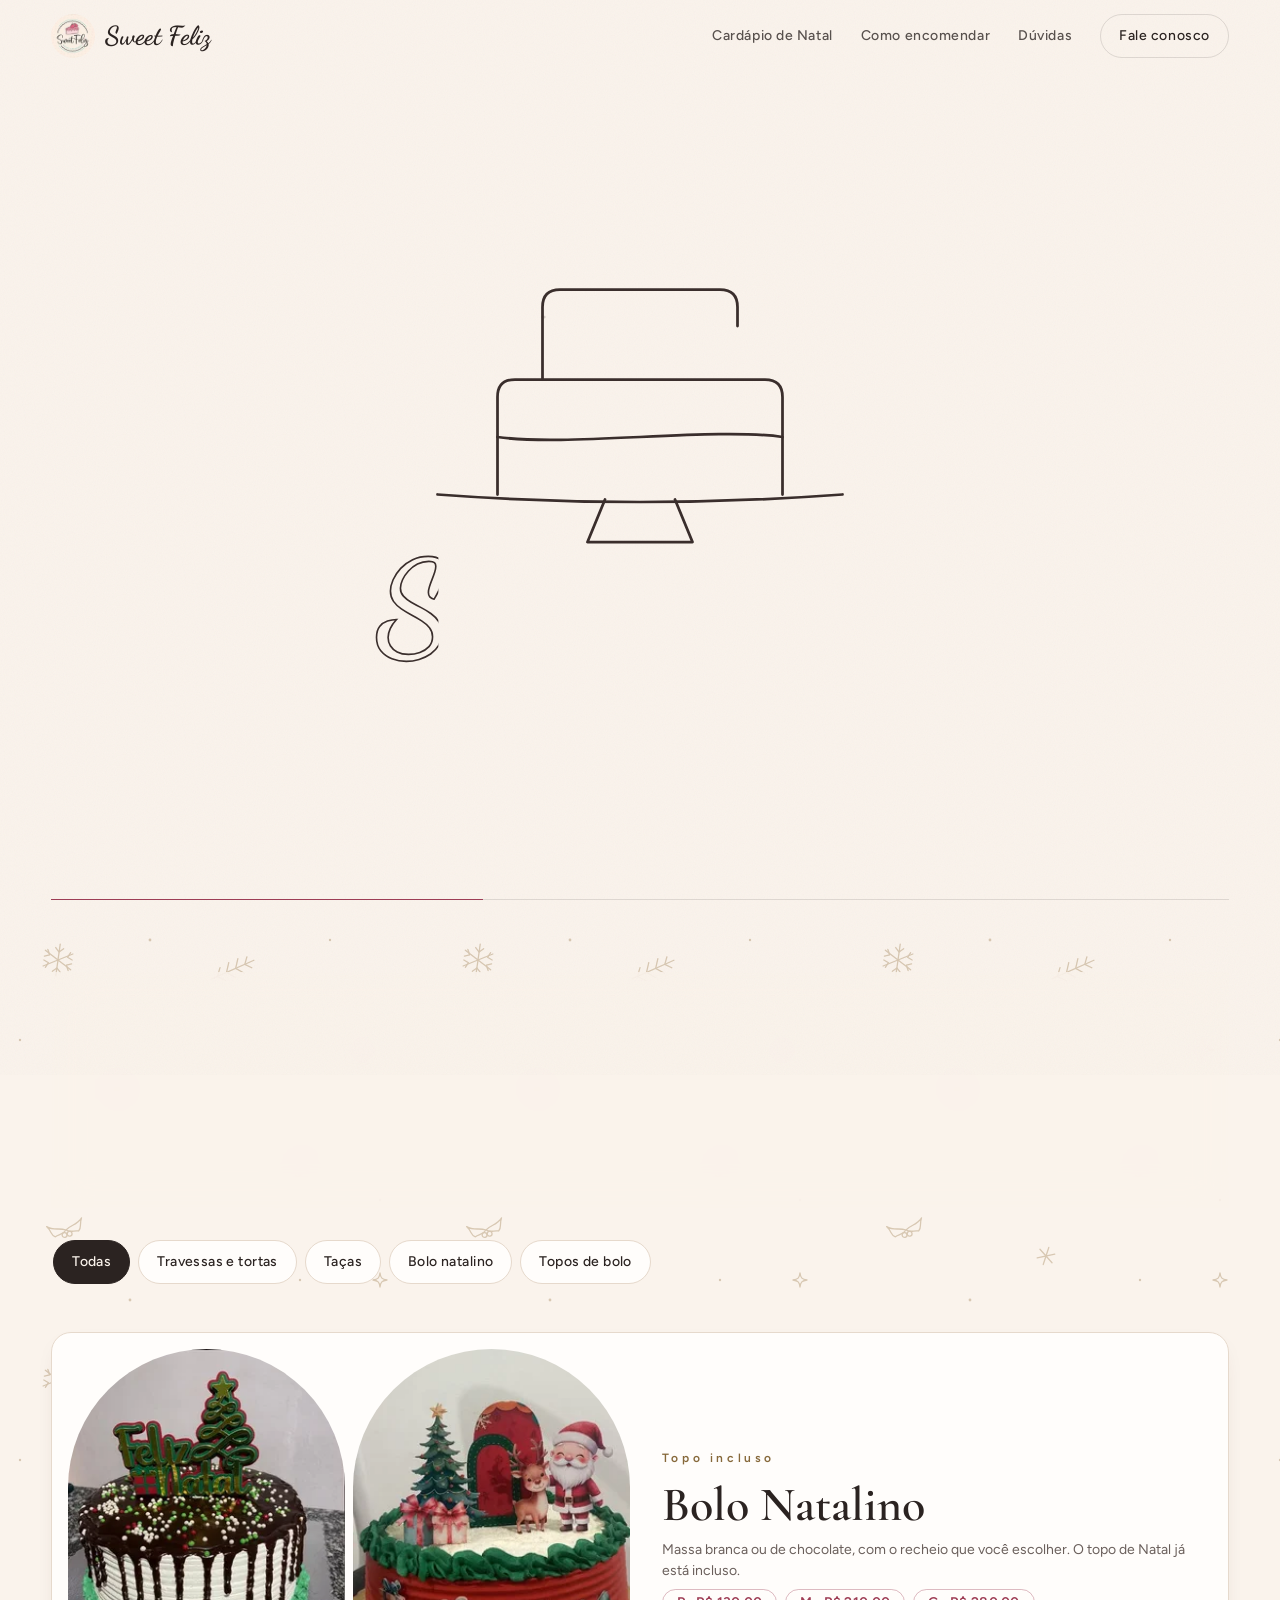
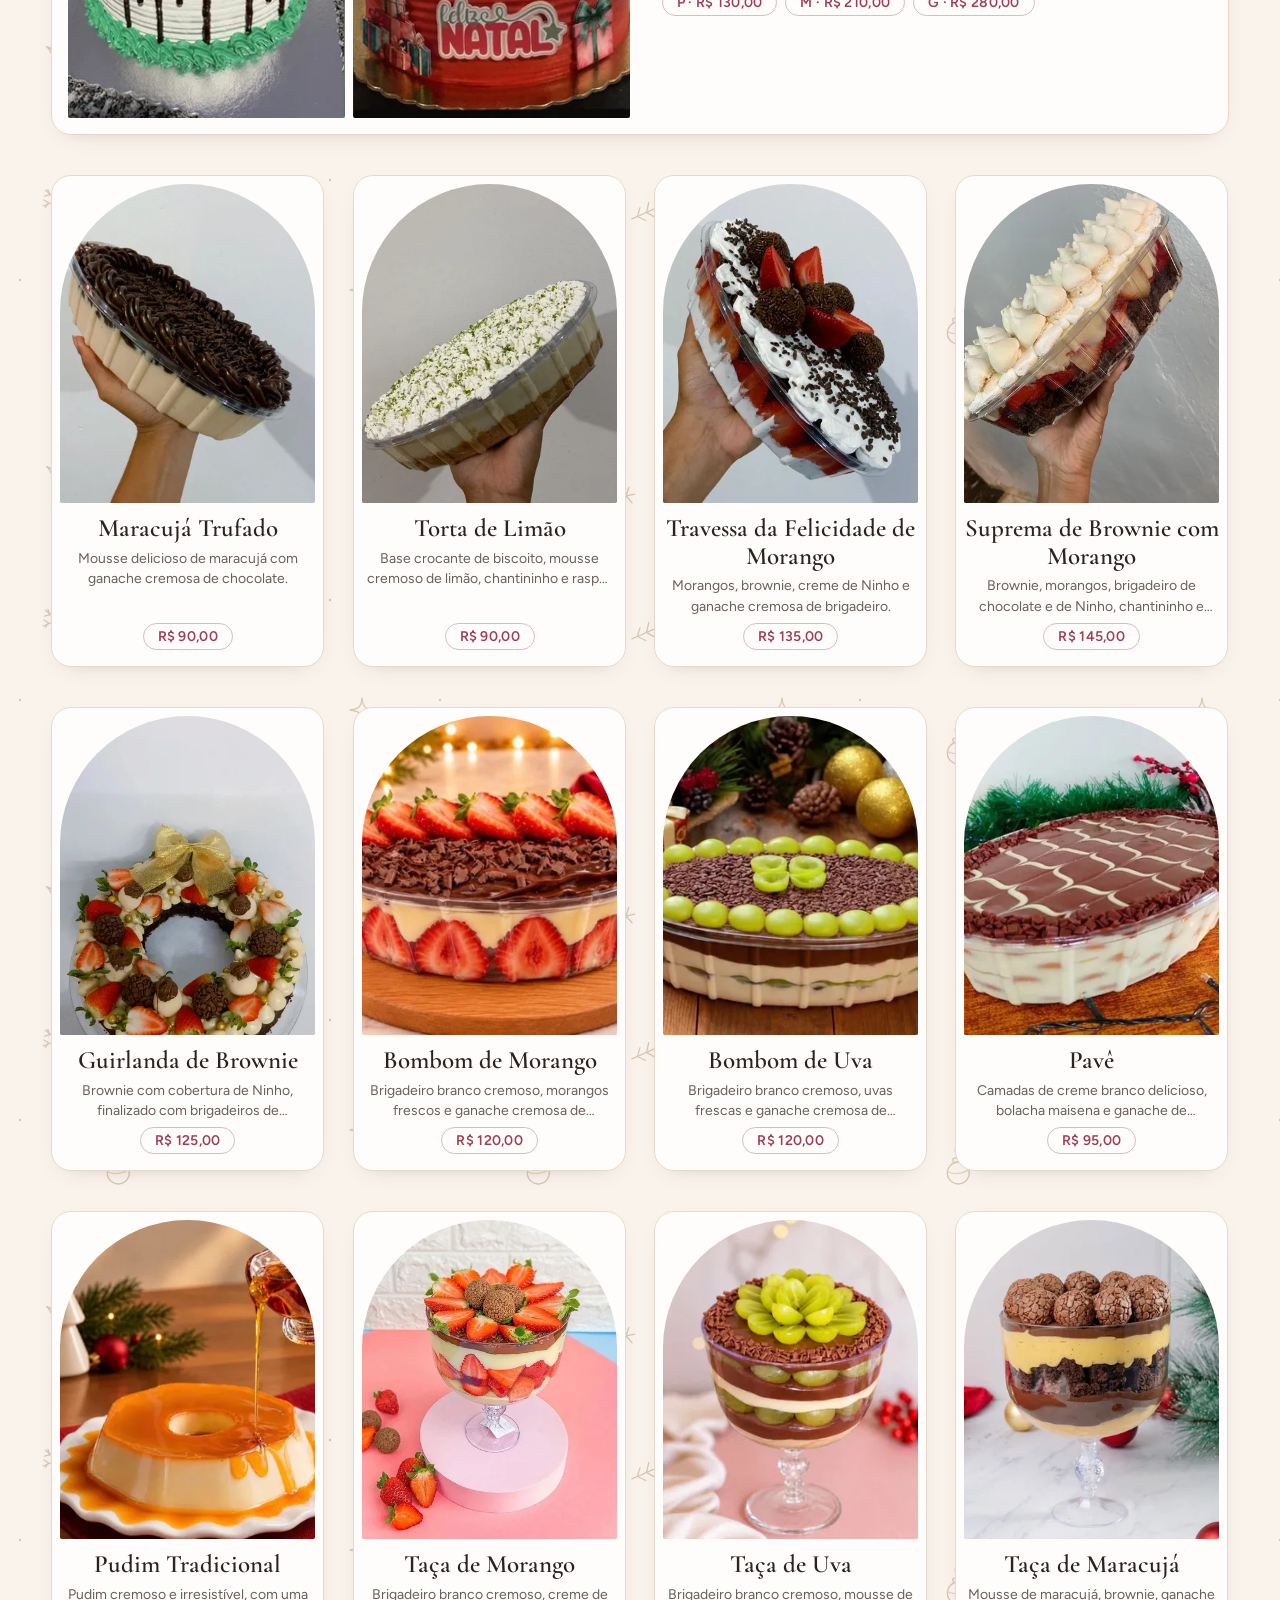
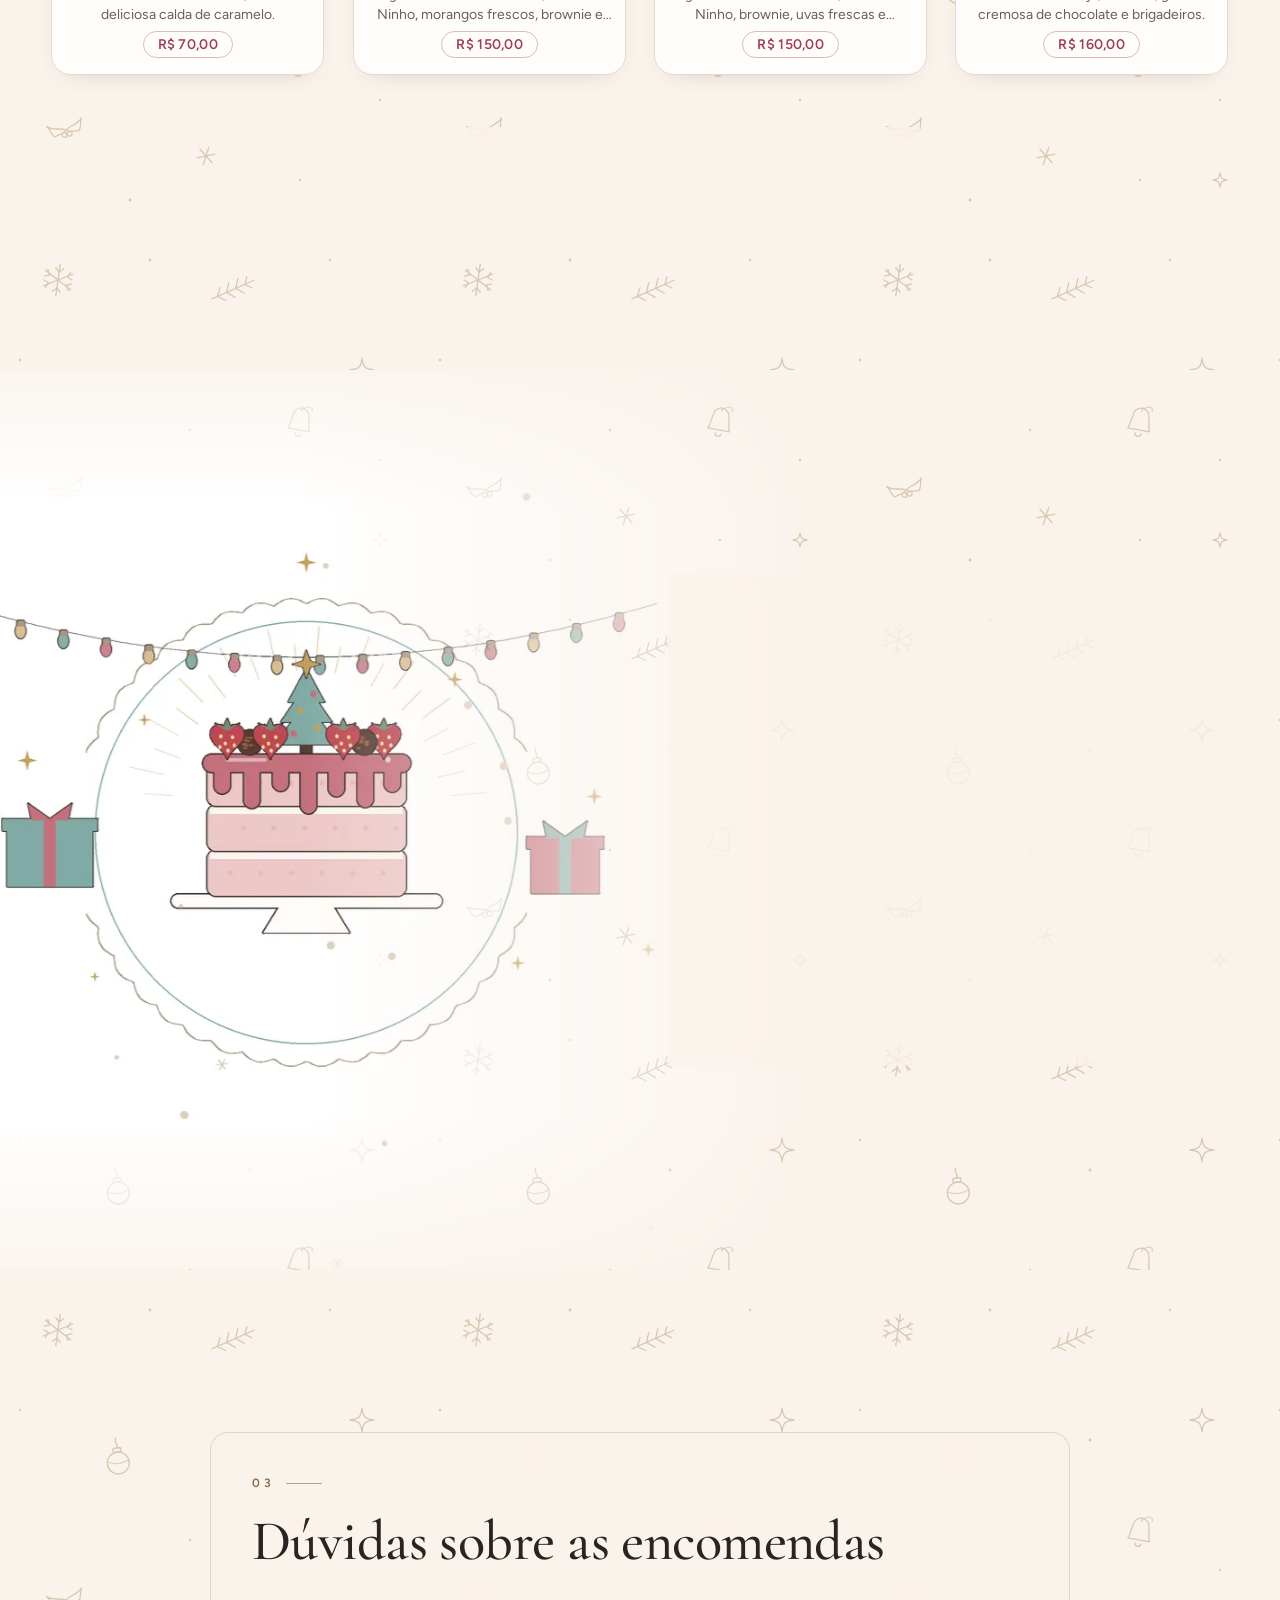
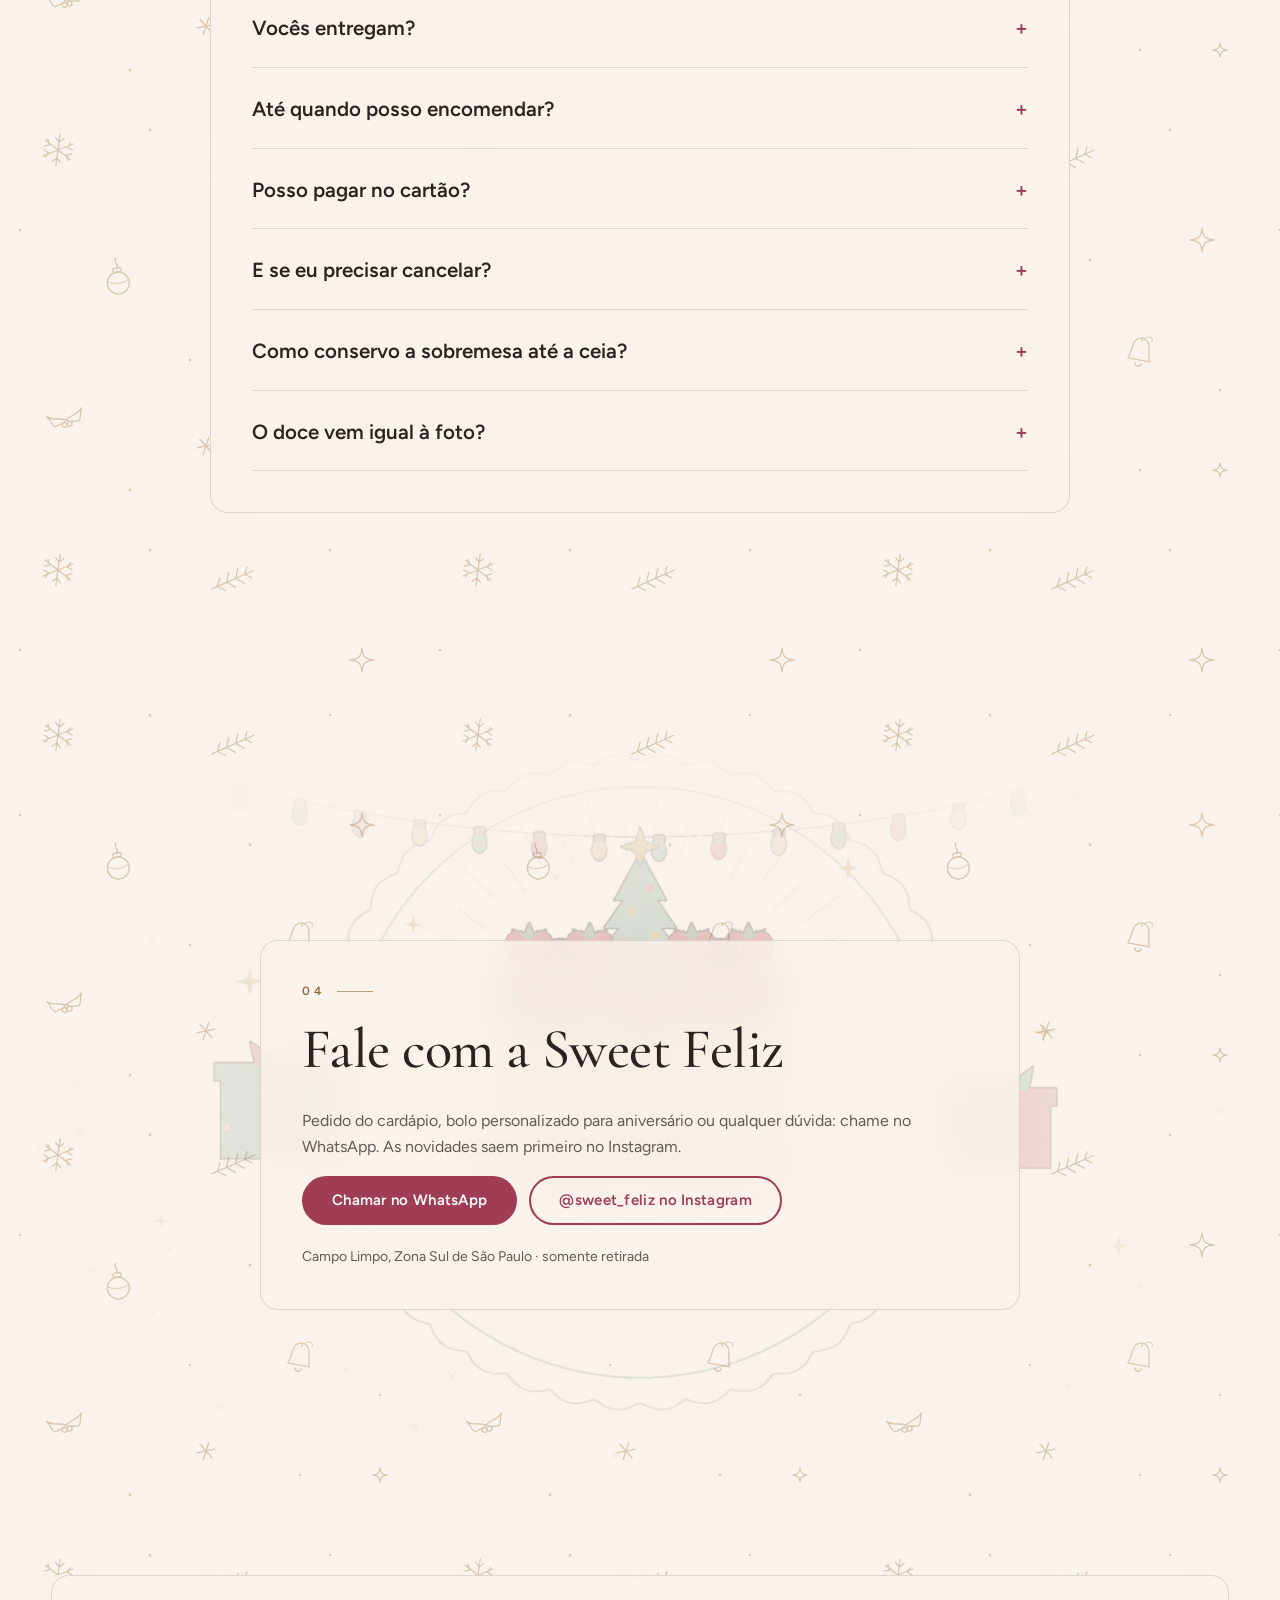
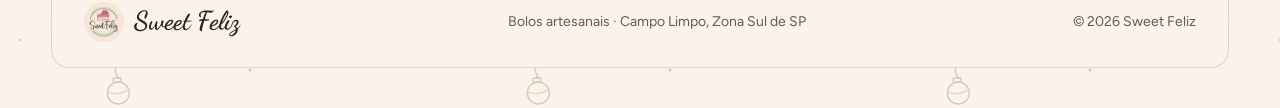
==== commit 91a61664: "Imagens mais leves no celular: ilustrações em 960 px só no celular, peças do Papai Noel em WebP sem " ====
--- a/site-cinematografico/site/index.html
+++ b/site-cinematografico/site/index.html
@@ -485,7 +485,7 @@
 
   <!-- 02 COMO ENCOMENDAR -->
   <section id="encomendar" class="secao" aria-labelledby="t-encomendar">
-    <img class="arte arte--esquerda" src="assets/img/processo.webp" width="1920" height="1080" alt="" loading="lazy" decoding="async">
+    <img class="arte arte--esquerda" src="assets/img/processo.webp" srcset="assets/img/processo-960.webp 960w, assets/img/processo.webp 1920w" sizes="(max-width: 860px) 100vw, 1920px" width="1920" height="1080" alt="" loading="lazy" decoding="async">
     <div class="secao-grade secao-grade--direita">
       <div class="painel revelar">
         <span class="rotulo">02</span>
@@ -517,7 +517,7 @@
 
   <!-- 04 CONTATO (só WhatsApp e Instagram) -->
   <section id="contato" class="secao secao--contato" aria-labelledby="t-contato">
-    <img class="arte arte--fundo arte--suave" src="assets/img/contato.webp" width="1920" height="1080" alt="" loading="lazy" decoding="async">
+    <img class="arte arte--fundo arte--suave" src="assets/img/contato.webp" srcset="assets/img/contato-960.webp 960w, assets/img/contato.webp 1920w" sizes="(max-width: 860px) 100vw, 1920px" width="1920" height="1080" alt="" loading="lazy" decoding="async">
     <div class="painel painel--form revelar">
       <span class="rotulo">04</span>
       <h2 id="t-contato">Fale com a Sweet Feliz</h2>
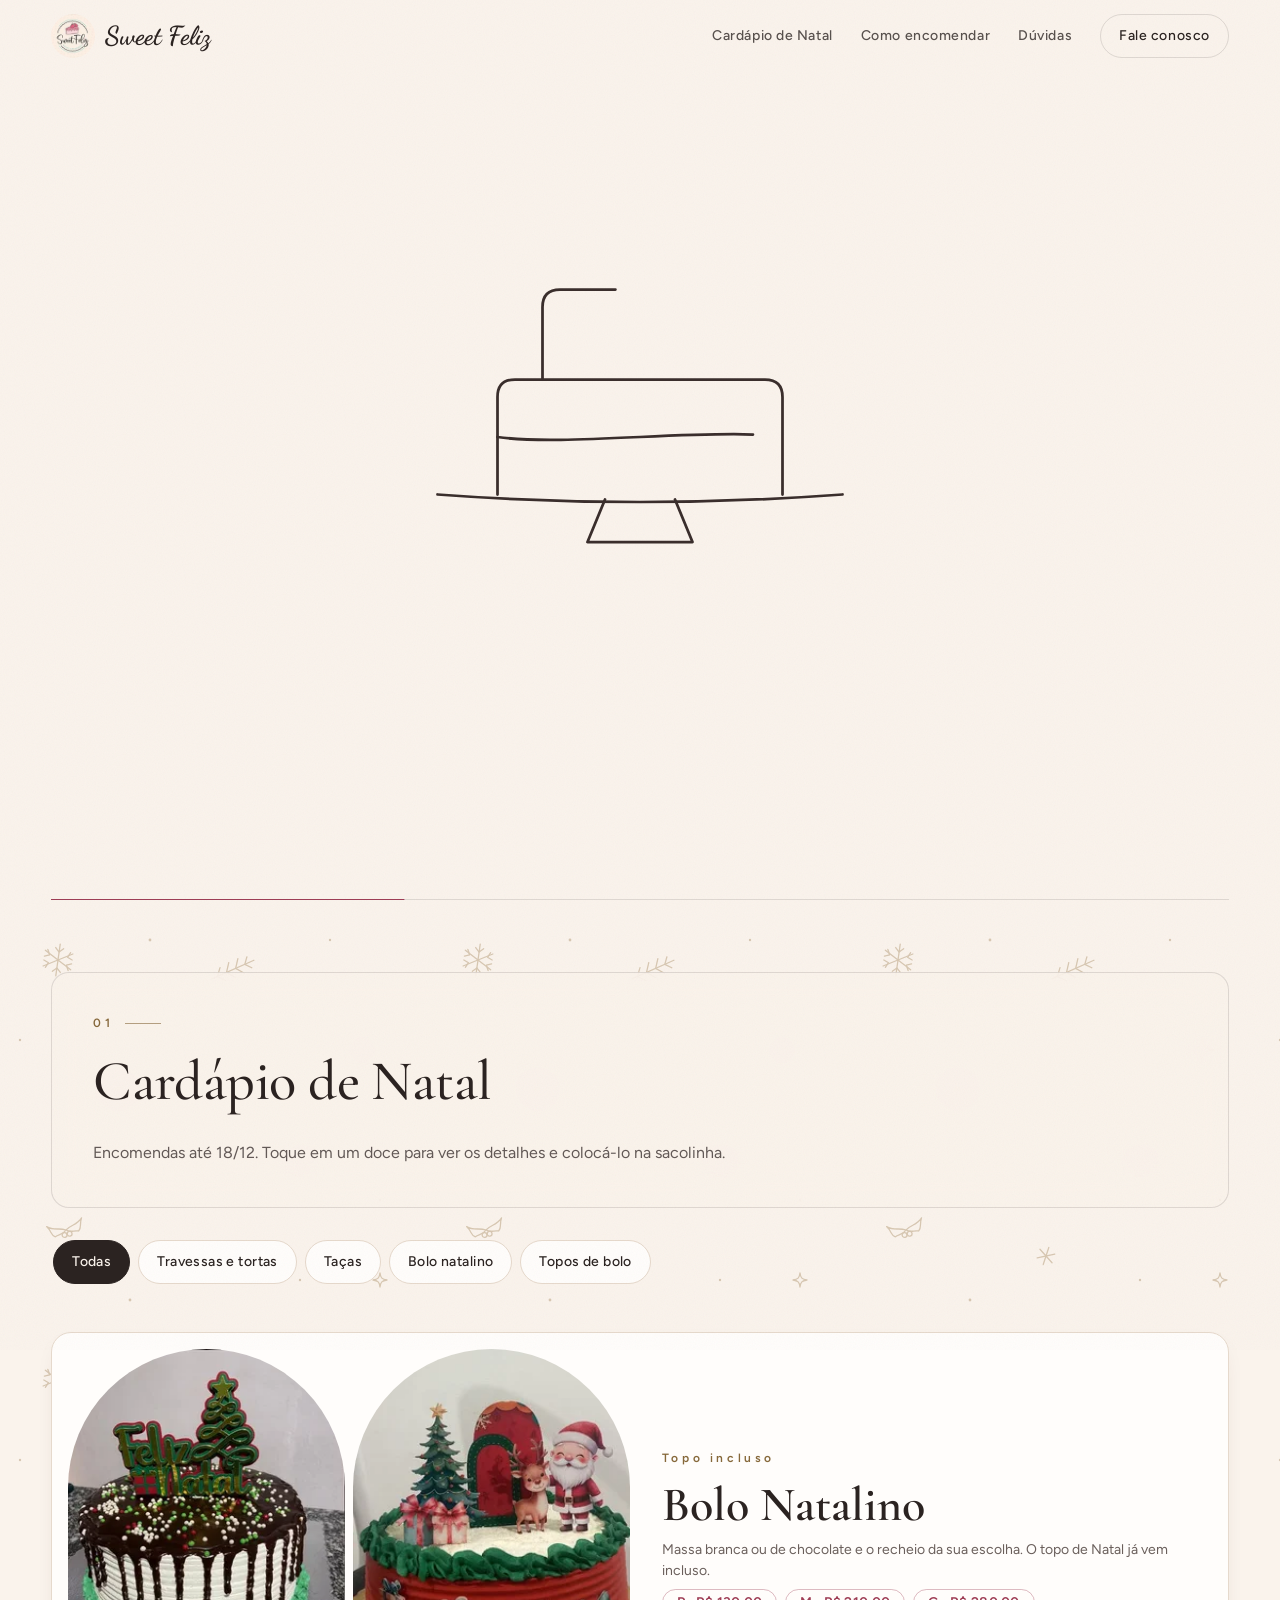
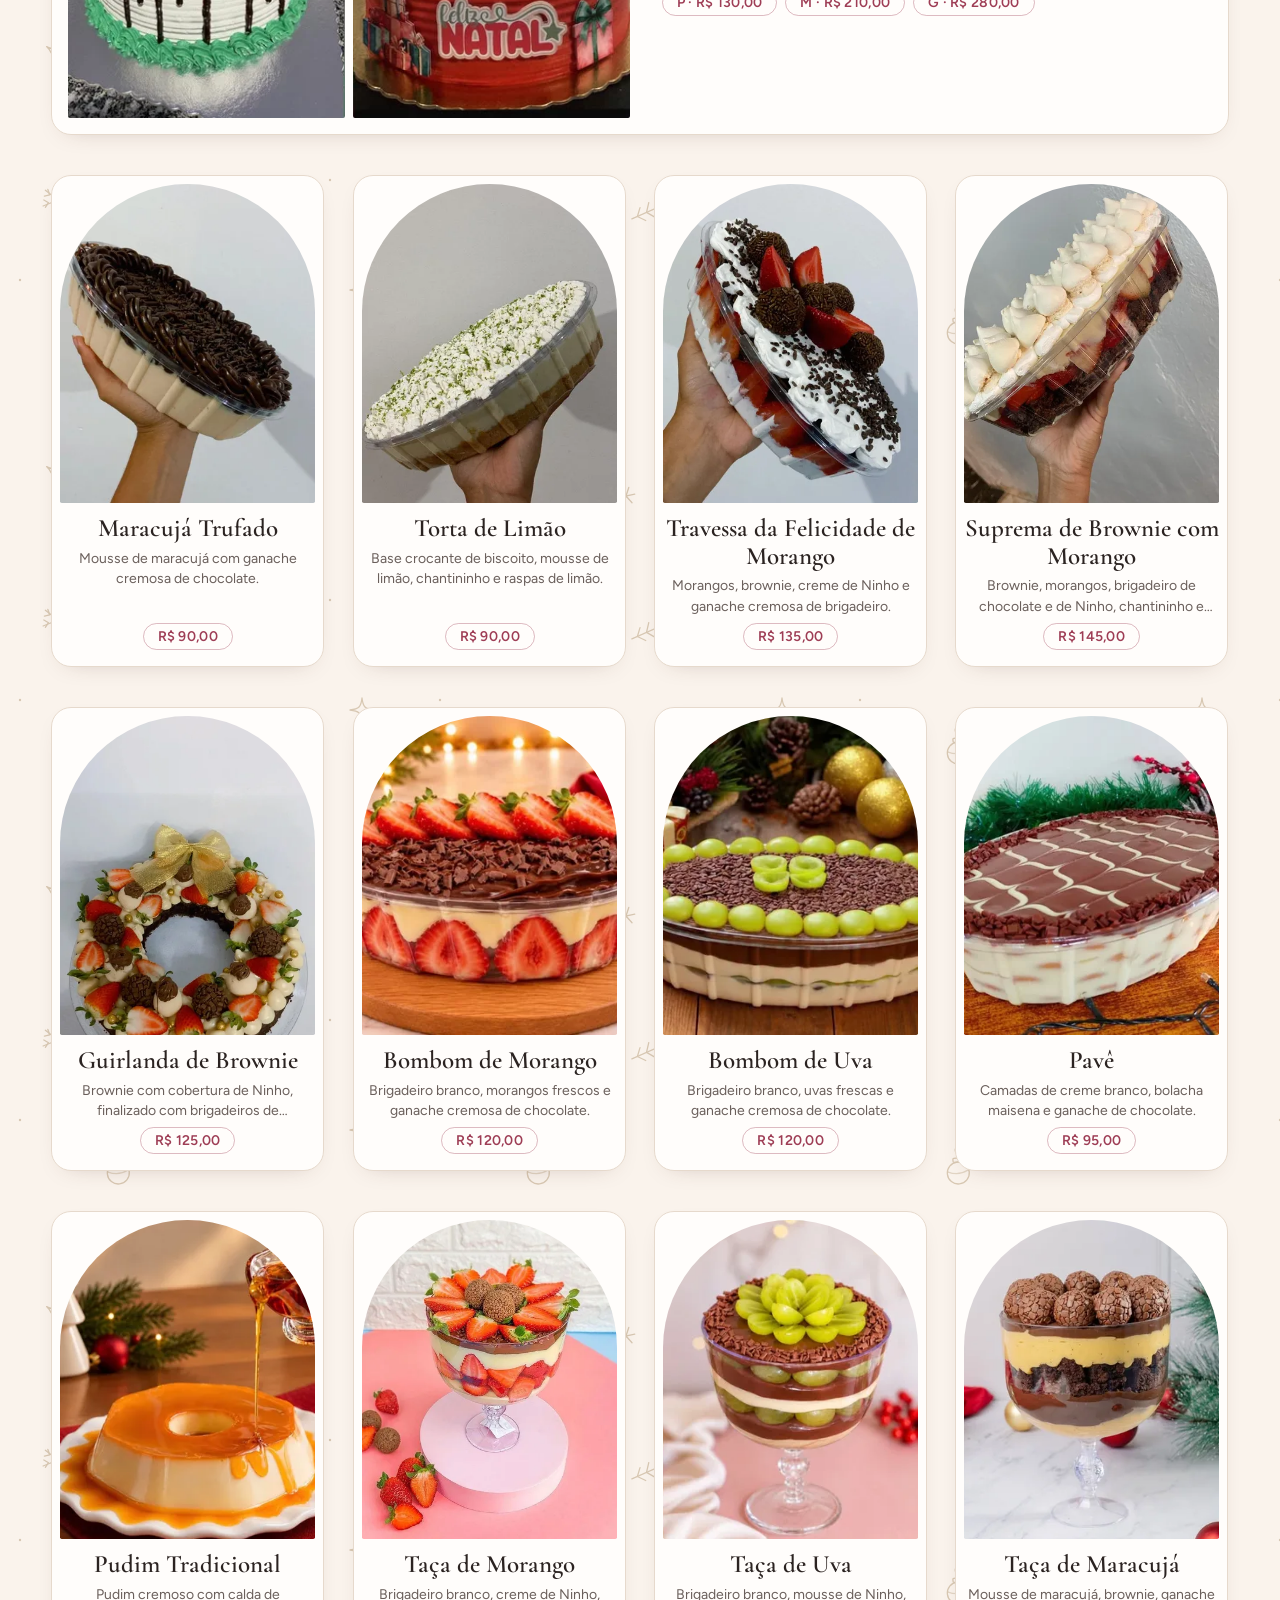
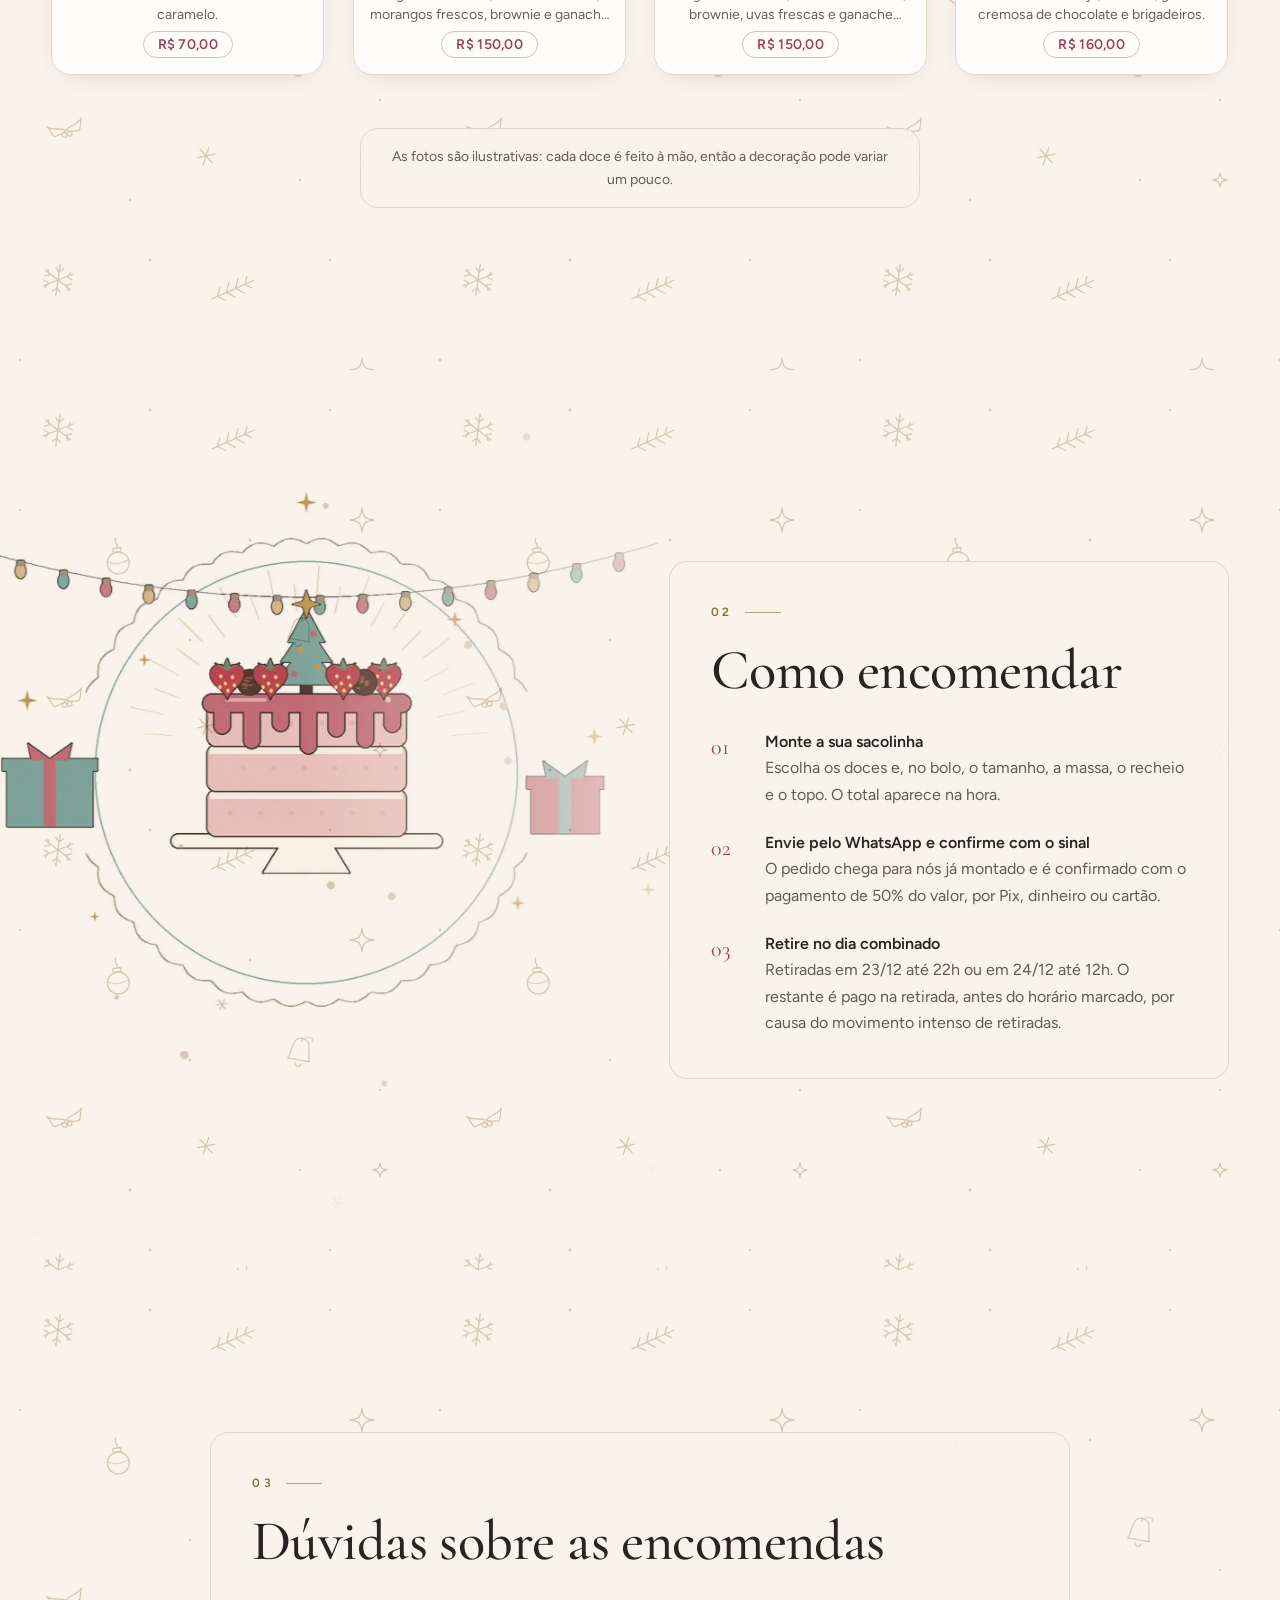
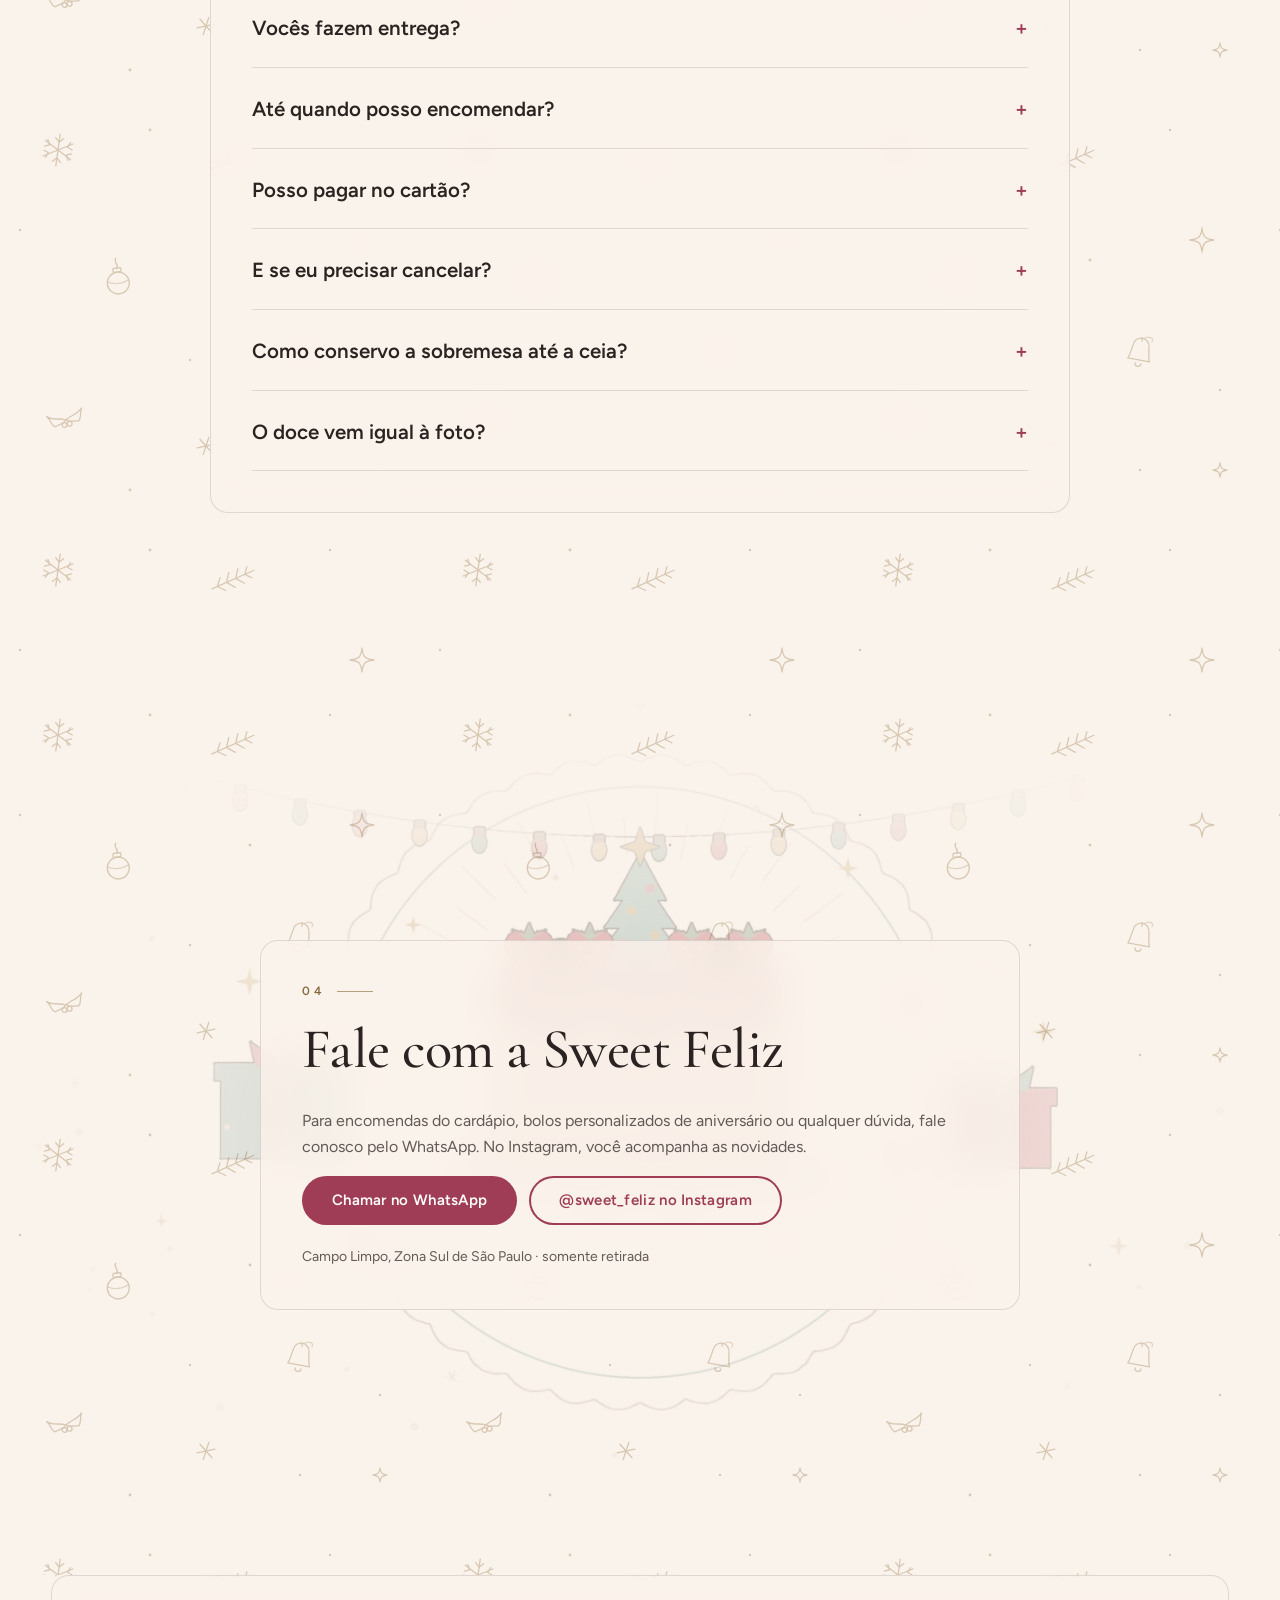
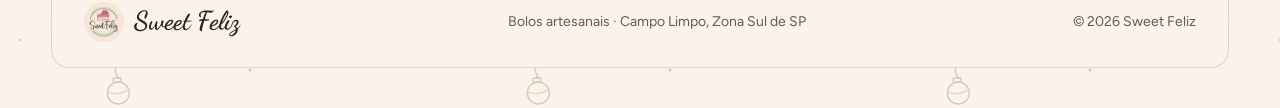
==== commit a147cde4: "Textos revisados na voz da marca (copy-edit): mais claros e profissionais, mesmos fatos Co-Authored-" ====
--- a/site-cinematografico/site/index.html
+++ b/site-cinematografico/site/index.html
@@ -97,7 +97,7 @@
             {
               "@type": "MenuItem",
               "name": "Maracujá Trufado",
-              "description": "Mousse delicioso de maracujá com ganache cremosa de chocolate.",
+              "description": "Mousse de maracujá com ganache cremosa de chocolate.",
               "image": "https://jonatassantosribeiro1914-commits.github.io/sweet-feliz/assets/cardapio/produtos/maracuja-trufado.webp",
               "offers": {
                 "@type": "Offer",
@@ -110,7 +110,7 @@
             {
               "@type": "MenuItem",
               "name": "Torta de Limão",
-              "description": "Base crocante de biscoito, mousse cremoso de limão, chantininho e raspas de limão.",
+              "description": "Base crocante de biscoito, mousse de limão, chantininho e raspas de limão.",
               "image": "https://jonatassantosribeiro1914-commits.github.io/sweet-feliz/assets/cardapio/produtos/torta-de-limao.webp",
               "offers": {
                 "@type": "Offer",
@@ -162,7 +162,7 @@
             {
               "@type": "MenuItem",
               "name": "Bombom de Morango",
-              "description": "Brigadeiro branco cremoso, morangos frescos e ganache cremosa de chocolate.",
+              "description": "Brigadeiro branco, morangos frescos e ganache cremosa de chocolate.",
               "image": "https://jonatassantosribeiro1914-commits.github.io/sweet-feliz/assets/cardapio/produtos/bombom-de-morango.webp",
               "offers": {
                 "@type": "Offer",
@@ -175,7 +175,7 @@
             {
               "@type": "MenuItem",
               "name": "Bombom de Uva",
-              "description": "Brigadeiro branco cremoso, uvas frescas e ganache cremosa de chocolate.",
+              "description": "Brigadeiro branco, uvas frescas e ganache cremosa de chocolate.",
               "image": "https://jonatassantosribeiro1914-commits.github.io/sweet-feliz/assets/cardapio/produtos/bombom-de-uva.webp",
               "offers": {
                 "@type": "Offer",
@@ -188,7 +188,7 @@
             {
               "@type": "MenuItem",
               "name": "Pavê",
-              "description": "Camadas de creme branco delicioso, bolacha maisena e ganache de chocolate.",
+              "description": "Camadas de creme branco, bolacha maisena e ganache de chocolate.",
               "image": "https://jonatassantosribeiro1914-commits.github.io/sweet-feliz/assets/cardapio/produtos/pave.webp",
               "offers": {
                 "@type": "Offer",
@@ -212,7 +212,7 @@
             {
               "@type": "MenuItem",
               "name": "Pudim Tradicional",
-              "description": "Pudim cremoso e irresistível, com uma deliciosa calda de caramelo.",
+              "description": "Pudim cremoso com calda de caramelo.",
               "image": "https://jonatassantosribeiro1914-commits.github.io/sweet-feliz/assets/cardapio/produtos/pudim-tradicional.webp",
               "offers": {
                 "@type": "Offer",
@@ -231,7 +231,7 @@
             {
               "@type": "MenuItem",
               "name": "Taça de Morango",
-              "description": "Brigadeiro branco cremoso, creme de Ninho, morangos frescos, brownie e ganache cremosa de chocolate.",
+              "description": "Brigadeiro branco, creme de Ninho, morangos frescos, brownie e ganache cremosa de chocolate.",
               "image": "https://jonatassantosribeiro1914-commits.github.io/sweet-feliz/assets/cardapio/produtos/taca-de-morango.webp",
               "offers": {
                 "@type": "Offer",
@@ -244,7 +244,7 @@
             {
               "@type": "MenuItem",
               "name": "Taça de Uva",
-              "description": "Brigadeiro branco cremoso, mousse de Ninho, brownie, uvas frescas e ganache cremosa de chocolate.",
+              "description": "Brigadeiro branco, mousse de Ninho, brownie, uvas frescas e ganache cremosa de chocolate.",
               "image": "https://jonatassantosribeiro1914-commits.github.io/sweet-feliz/assets/cardapio/produtos/taca-de-uva.webp",
               "offers": {
                 "@type": "Offer",
@@ -276,7 +276,7 @@
             {
               "@type": "MenuItem",
               "name": "Bolo Natalino",
-              "description": "Massa branca ou de chocolate, com o recheio que você escolher. O topo de Natal já está incluso. Recheios: Prestígio, Dois amores, Brigadeiro, Ninho.",
+              "description": "Massa branca ou de chocolate e o recheio da sua escolha. O topo de Natal já vem incluso. Recheios: Prestígio, Dois amores, Brigadeiro, Ninho.",
               "image": "https://jonatassantosribeiro1914-commits.github.io/sweet-feliz/assets/cardapio/produtos/bolo-natalino-1.webp",
               "offers": [
                 {
@@ -318,10 +318,10 @@
       "mainEntity": [
         {
           "@type": "Question",
-          "name": "Vocês entregam?",
+          "name": "Vocês fazem entrega?",
           "acceptedAnswer": {
             "@type": "Answer",
-            "text": "Não, é somente retirada. Se preferir motorista por aplicativo, ele precisa ser chamado por você. A Sweet Feliz não se responsabiliza por entregas feitas pelo aplicativo."
+            "text": "Trabalhamos somente com retirada. Se preferir um motorista por aplicativo, a solicitação fica por sua conta. Não nos responsabilizamos por entregas feitas pelo aplicativo."
           }
         },
         {
@@ -329,7 +329,7 @@
           "name": "Até quando posso encomendar?",
           "acceptedAnswer": {
             "@type": "Answer",
-            "text": "Até 18/12, ou antes, se as vagas acabarem. As encomendas de Natal são limitadas."
+            "text": "Até 18/12. As encomendas de Natal são limitadas, então vale garantir a sua com antecedência."
           }
         },
         {
@@ -337,7 +337,7 @@
           "name": "Posso pagar no cartão?",
           "acceptedAnswer": {
             "@type": "Answer",
-            "text": "Pode. Enviamos um link de pagamento com o acréscimo da taxa da maquininha. Também aceitamos Pix e dinheiro."
+            "text": "Sim. No cartão de crédito, enviamos um link de pagamento com o acréscimo da taxa da maquininha. Também aceitamos Pix e dinheiro."
           }
         },
         {
@@ -345,7 +345,7 @@
           "name": "E se eu precisar cancelar?",
           "acceptedAnswer": {
             "@type": "Answer",
-            "text": "O sinal de 50% não é reembolsado em caso de cancelamento. Sem o sinal, o pedido fica apenas como orçamento."
+            "text": "Em caso de cancelamento, o sinal de 50% não é reembolsado. Sem o sinal, o pedido é considerado apenas um orçamento."
           }
         },
         {
@@ -353,7 +353,7 @@
           "name": "Como conservo a sobremesa até a ceia?",
           "acceptedAnswer": {
             "@type": "Answer",
-            "text": "Mantenha na geladeira até a hora de servir."
+            "text": "Mantenha a sobremesa refrigerada até a hora da ceia, para conservá-la melhor."
           }
         },
         {
@@ -361,7 +361,7 @@
           "name": "O doce vem igual à foto?",
           "acceptedAnswer": {
             "@type": "Answer",
-            "text": "As fotos são ilustrativas. Como a produção é toda artesanal, a decoração pode ter pequenas variações."
+            "text": "As fotos são ilustrativas. Como cada doce é feito à mão, a decoração pode ter pequenas variações."
           }
         }
       ]
@@ -468,7 +468,7 @@
     <div class="painel painel--cabecalho revelar">
       <span class="rotulo">01</span>
       <h2 id="t-cardapio">Cardápio de Natal</h2>
-      <p>Toque numa delícia para ver os detalhes e colocar na sacolinha. Encomendas até 18/12.</p>
+      <p>Encomendas até 18/12. Toque em um doce para ver os detalhes e colocá-lo na sacolinha.</p>
     </div>
 
     <div class="chips" role="group" aria-label="Filtrar cardápio">
@@ -480,7 +480,7 @@
     </div>
 
     <ul class="grade" id="grade" aria-live="polite"></ul>
-    <p class="painel aviso-fotos">As fotos são ilustrativas. Por ser tudo artesanal, a decoração pode variar um pouquinho.</p>
+    <p class="painel aviso-fotos">As fotos são ilustrativas: cada doce é feito à mão, então a decoração pode variar um pouco.</p>
   </section>
 
   <!-- 02 COMO ENCOMENDAR -->
@@ -491,9 +491,9 @@
         <span class="rotulo">02</span>
         <h2 id="t-encomendar">Como encomendar</h2>
         <ol class="passos">
-          <li><strong>Monte a sua sacolinha</strong><span>Escolha os doces, o tamanho do bolo e o topo. O total aparece na hora.</span></li>
-          <li><strong>Envie pelo WhatsApp e pague o sinal</strong><span>O pedido chega pronto para a Sweet Feliz e é confirmado com 50% do valor, por Pix, dinheiro ou cartão.</span></li>
-          <li><strong>Retire no dia combinado</strong><span>23/12 até 22h ou 24/12 até 12h. O restante é pago na retirada, antes do horário marcado.</span></li>
+          <li><strong>Monte a sua sacolinha</strong><span>Escolha os doces e, no bolo, o tamanho, a massa, o recheio e o topo. O total aparece na hora.</span></li>
+          <li><strong>Envie pelo WhatsApp e confirme com o sinal</strong><span>O pedido chega para nós já montado e é confirmado com o pagamento de 50% do valor, por Pix, dinheiro ou cartão.</span></li>
+          <li><strong>Retire no dia combinado</strong><span>Retiradas em 23/12 até 22h ou em 24/12 até 12h. O restante é pago na retirada, antes do horário marcado, por causa do movimento intenso de retiradas.</span></li>
         </ol>
       </div>
     </div>
@@ -505,12 +505,12 @@
       <span class="rotulo">03</span>
       <h2 id="t-duvidas">Dúvidas sobre as encomendas</h2>
       <div class="faq">
-        <details><summary>Vocês entregam?</summary><p>Não, é somente retirada. Se preferir motorista por aplicativo, ele precisa ser chamado por você. A Sweet Feliz não se responsabiliza por entregas feitas pelo aplicativo.</p></details>
-        <details><summary>Até quando posso encomendar?</summary><p>Até 18/12, ou antes, se as vagas acabarem. As encomendas de Natal são limitadas.</p></details>
-        <details><summary>Posso pagar no cartão?</summary><p>Pode. Enviamos um link de pagamento com o acréscimo da taxa da maquininha. Também aceitamos Pix e dinheiro.</p></details>
-        <details><summary>E se eu precisar cancelar?</summary><p>O sinal de 50% não é reembolsado em caso de cancelamento. Sem o sinal, o pedido fica apenas como orçamento.</p></details>
-        <details><summary>Como conservo a sobremesa até a ceia?</summary><p>Mantenha na geladeira até a hora de servir.</p></details>
-        <details><summary>O doce vem igual à foto?</summary><p>As fotos são ilustrativas. Como a produção é toda artesanal, a decoração pode ter pequenas variações.</p></details>
+        <details><summary>Vocês fazem entrega?</summary><p>Trabalhamos somente com retirada. Se preferir um motorista por aplicativo, a solicitação fica por sua conta. Não nos responsabilizamos por entregas feitas pelo aplicativo.</p></details>
+        <details><summary>Até quando posso encomendar?</summary><p>Até 18/12. As encomendas de Natal são limitadas, então vale garantir a sua com antecedência.</p></details>
+        <details><summary>Posso pagar no cartão?</summary><p>Sim. No cartão de crédito, enviamos um link de pagamento com o acréscimo da taxa da maquininha. Também aceitamos Pix e dinheiro.</p></details>
+        <details><summary>E se eu precisar cancelar?</summary><p>Em caso de cancelamento, o sinal de 50% não é reembolsado. Sem o sinal, o pedido é considerado apenas um orçamento.</p></details>
+        <details><summary>Como conservo a sobremesa até a ceia?</summary><p>Mantenha a sobremesa refrigerada até a hora da ceia, para conservá-la melhor.</p></details>
+        <details><summary>O doce vem igual à foto?</summary><p>As fotos são ilustrativas. Como cada doce é feito à mão, a decoração pode ter pequenas variações.</p></details>
       </div>
     </div>
   </section>
@@ -521,7 +521,7 @@
     <div class="painel painel--form revelar">
       <span class="rotulo">04</span>
       <h2 id="t-contato">Fale com a Sweet Feliz</h2>
-      <p>Pedido do cardápio, bolo personalizado para aniversário ou qualquer dúvida: chame no WhatsApp. As novidades saem primeiro no Instagram.</p>
+      <p>Para encomendas do cardápio, bolos personalizados de aniversário ou qualquer dúvida, fale conosco pelo WhatsApp. No Instagram, você acompanha as novidades.</p>
       <div class="contato-acoes">
         <a class="botao" href="https://wa.me/5511979538491" target="_blank" rel="noopener" data-whats-link>Chamar no WhatsApp</a>
         <a class="botao botao--linha" href="https://www.instagram.com/sweet_feliz/" target="_blank" rel="noopener">@sweet_feliz no Instagram</a>
@@ -585,8 +585,8 @@
       <svg viewBox="0 0 24 24" aria-hidden="true"><path d="M20.5 11.8a8.5 8.5 0 0 1-12.6 7.4L3.5 20.5l1.3-4.3A8.5 8.5 0 1 1 20.5 11.8z"/></svg>
       Enviar pedido no WhatsApp
     </button>
-    <p class="gaveta-nota">O pedido é confirmado depois do sinal de 50%.</p>
-    <p class="gaveta-encerrado" id="encerrado" hidden>As encomendas de Natal foram encerradas em 18/12. Para falar com a Sweet Feliz, use o botão do WhatsApp.</p>
+    <p class="gaveta-nota">O pedido é confirmado após o pagamento do sinal de 50%.</p>
+    <p class="gaveta-encerrado" id="encerrado" hidden>As encomendas de Natal encerraram em 18/12. Agradecemos o carinho! Para falar conosco, use o botão do WhatsApp.</p>
   </form>
 </dialog>
 
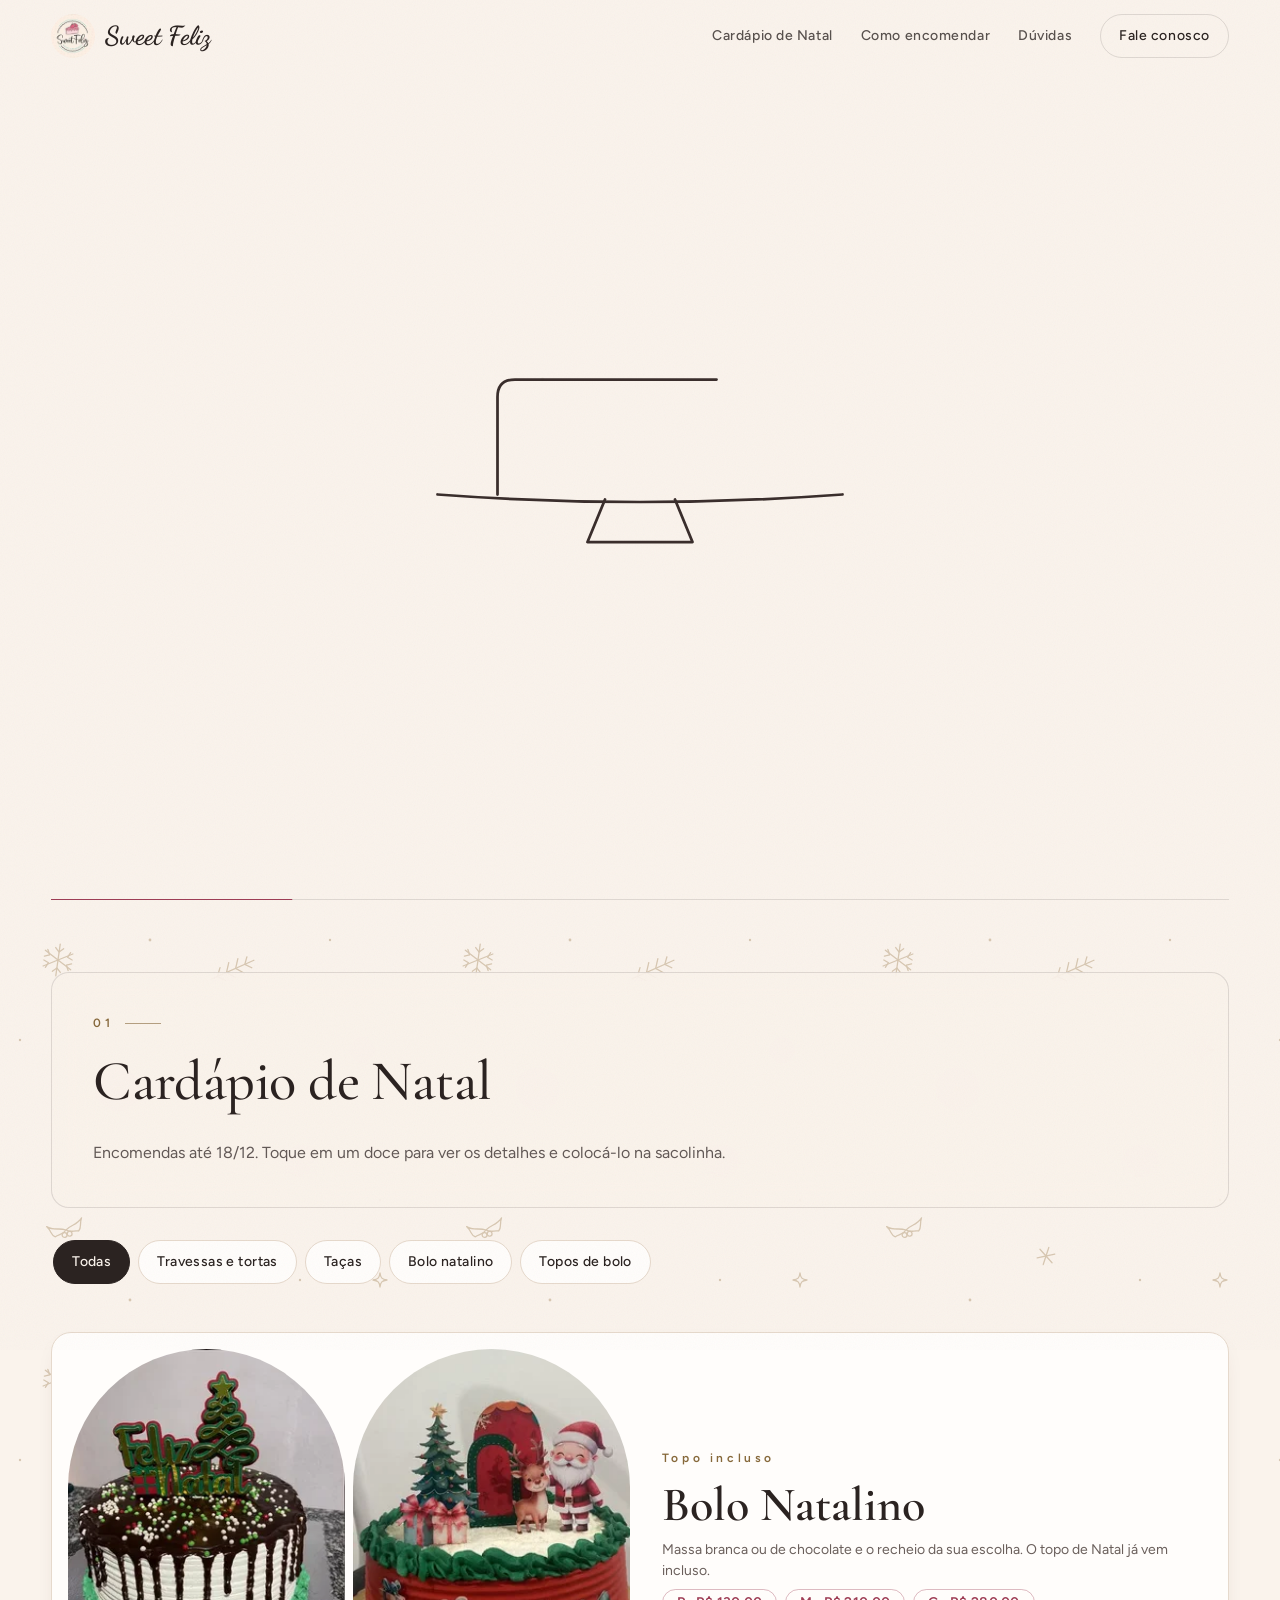
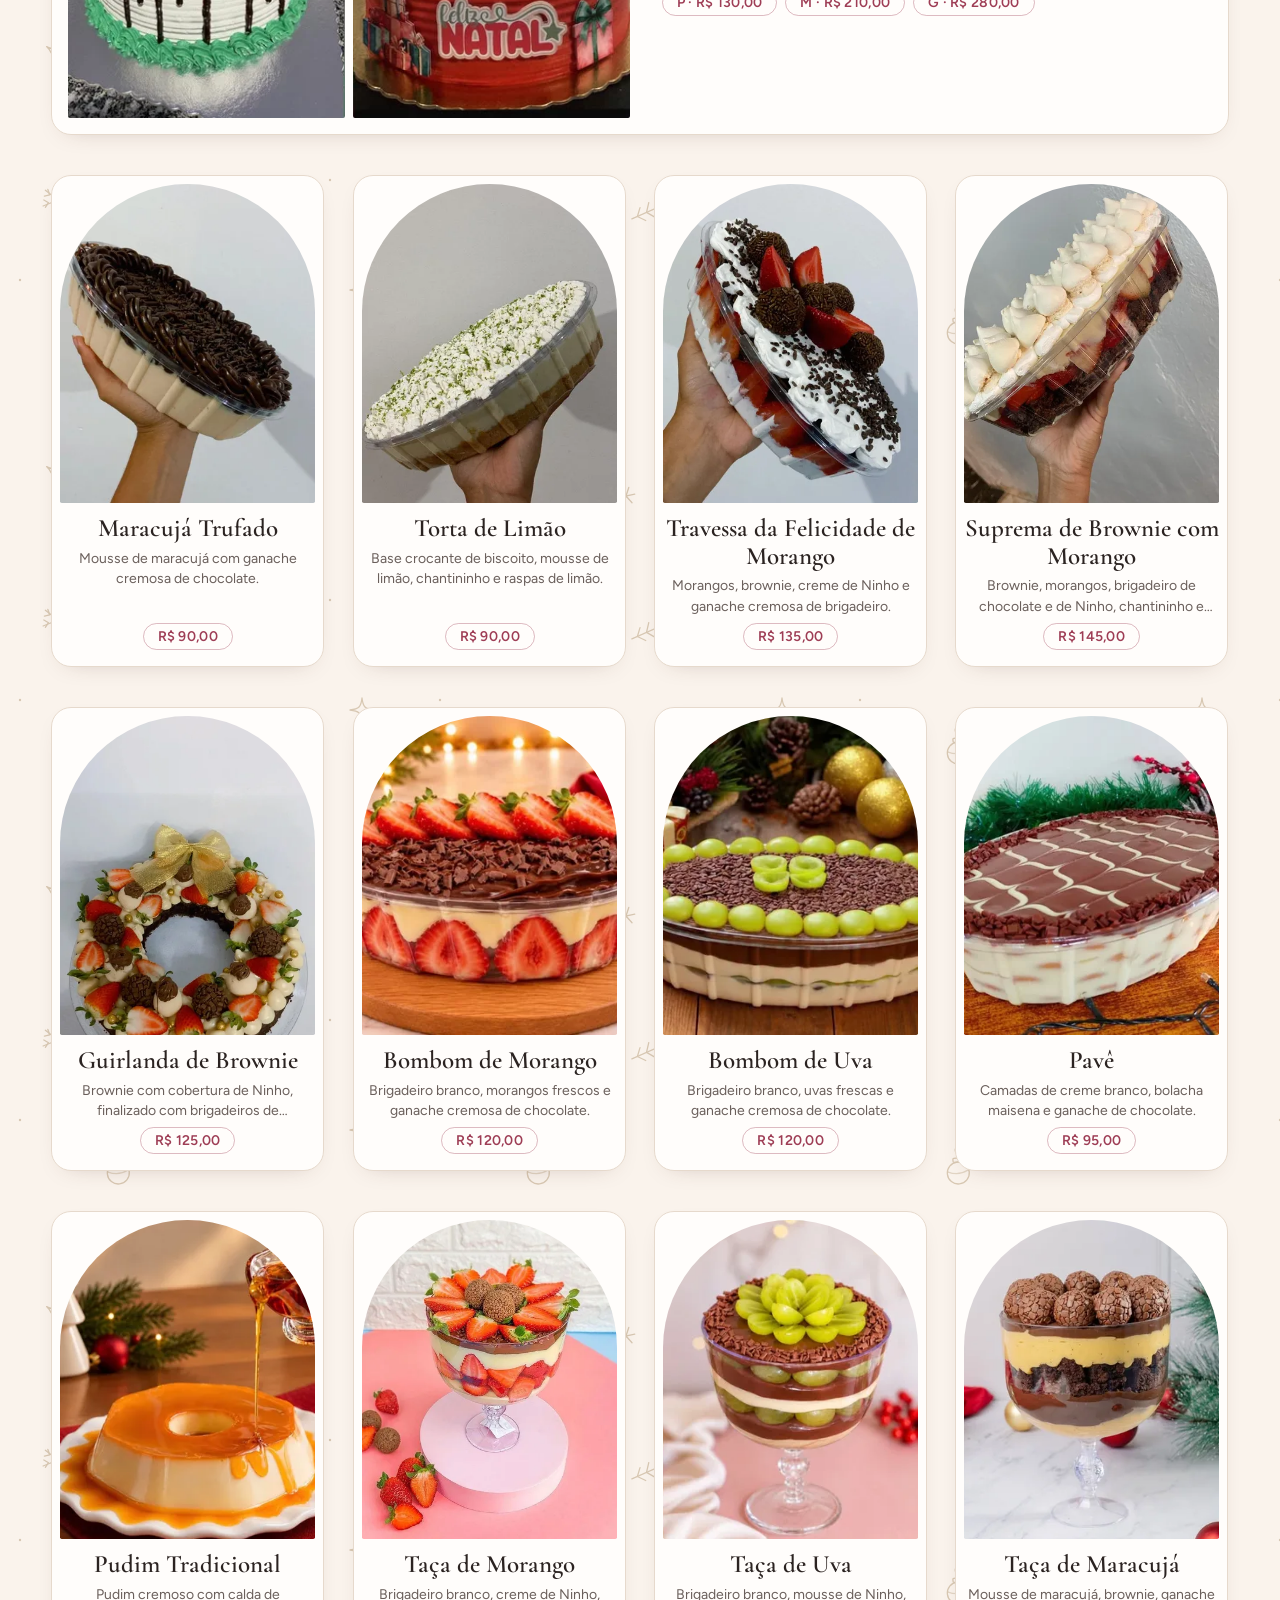
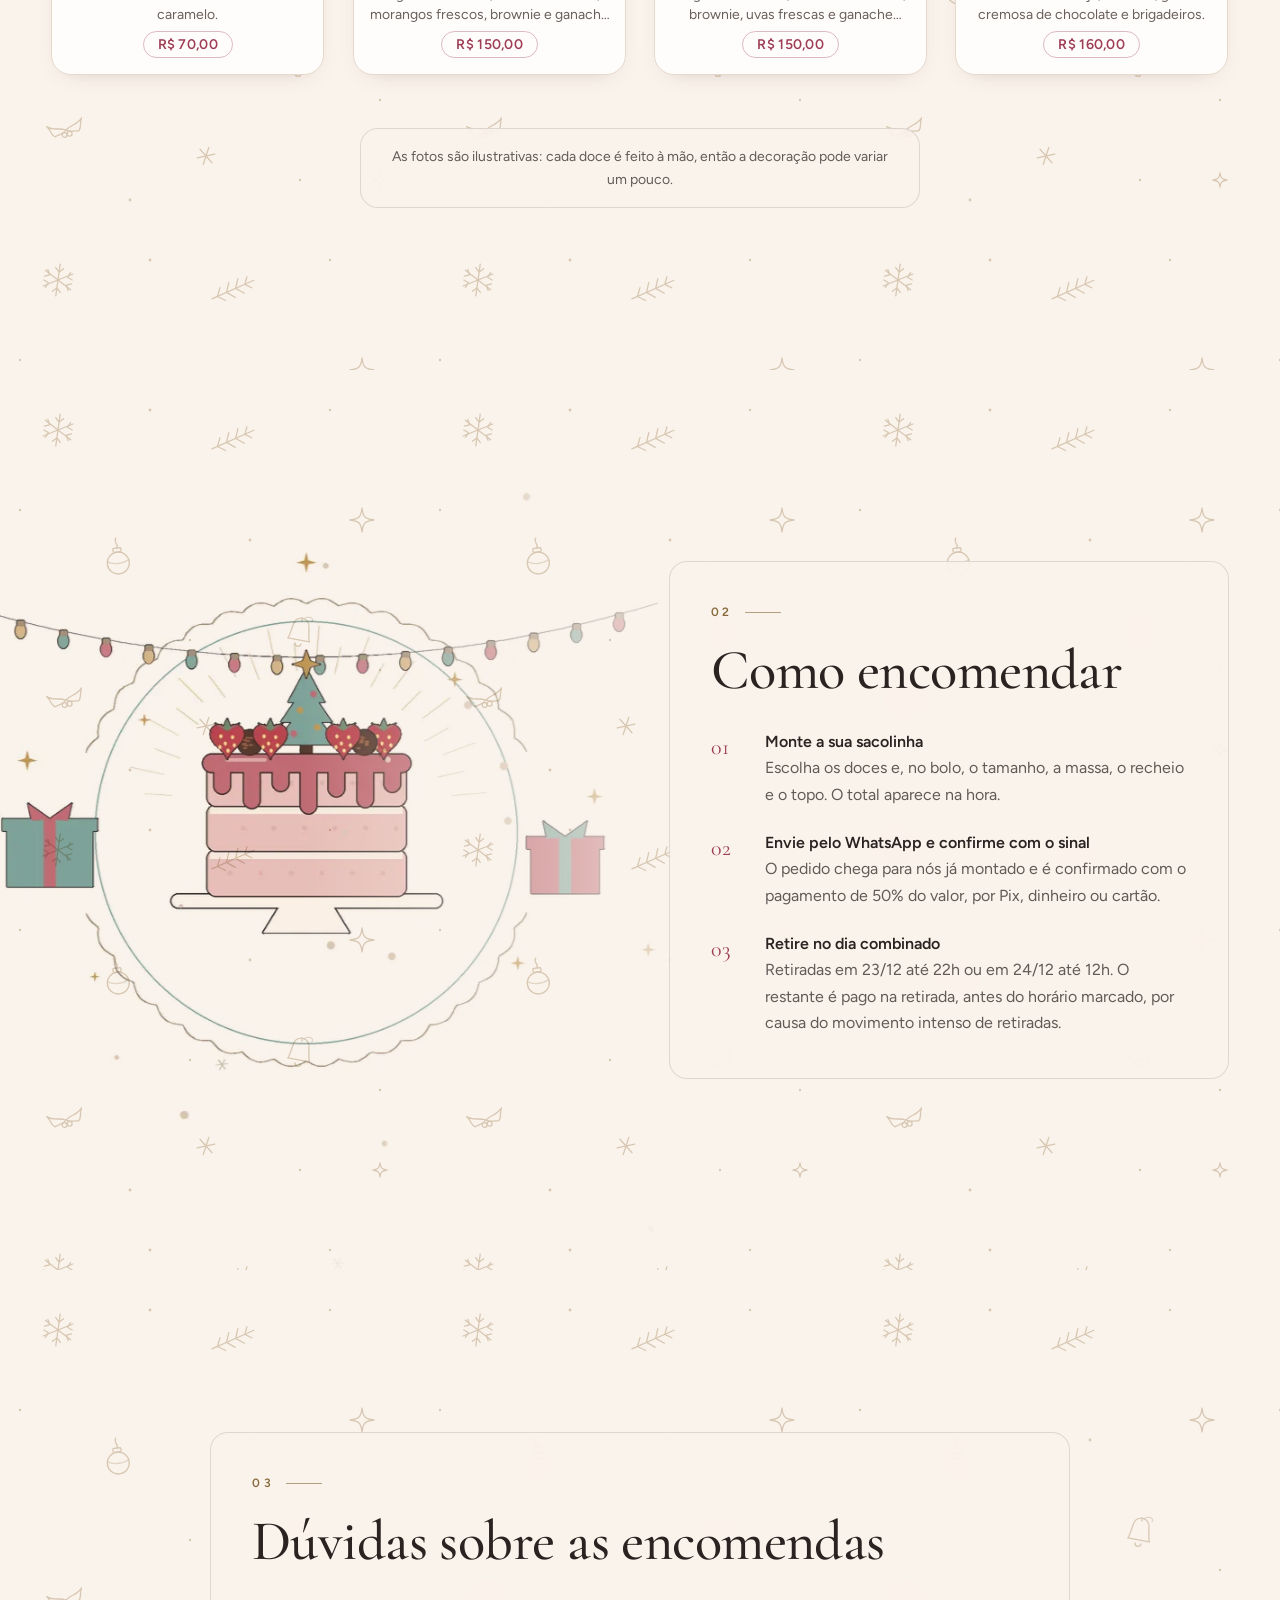
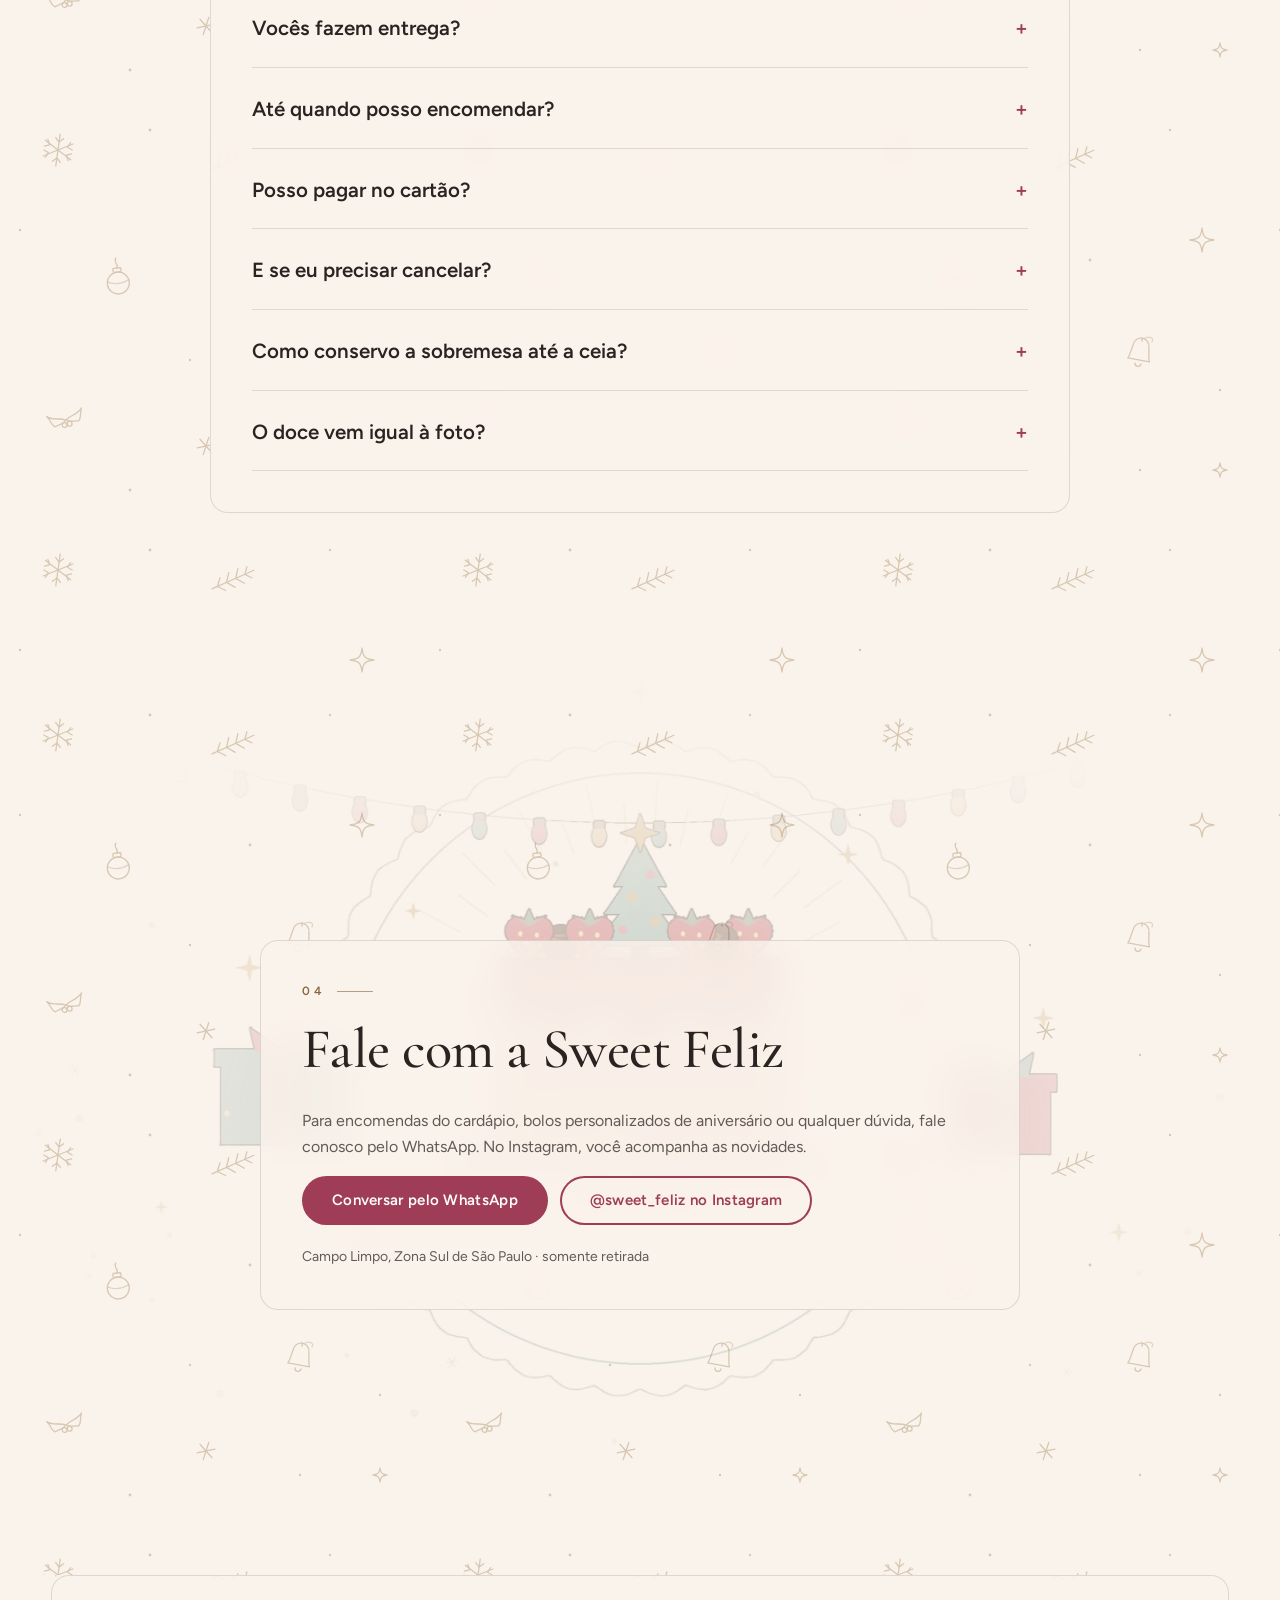
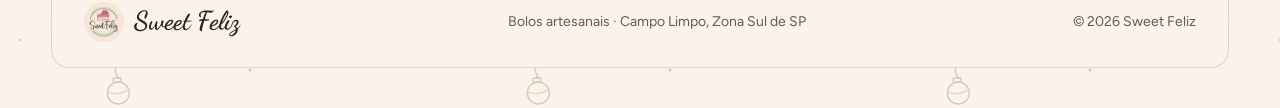
==== commit cca4d3d9: "Textos de interface (ux-copy): botões pelo WhatsApp, confirmação com o nome do doce, avisos claros n" ====
--- a/site-cinematografico/site/index.html
+++ b/site-cinematografico/site/index.html
@@ -396,7 +396,7 @@
   <button class="menu-botao" type="button" aria-expanded="false" aria-controls="menu" aria-label="Abrir menu">
     <span></span><span></span>
   </button>
-  <nav class="menu" id="menu" aria-label="Seções">
+  <nav class="menu" id="menu" aria-label="Menu principal">
     <a href="#cardapio">Cardápio de Natal</a>
     <a href="#encomendar">Como encomendar</a>
     <a href="#duvidas">Dúvidas</a>
@@ -523,7 +523,7 @@
       <h2 id="t-contato">Fale com a Sweet Feliz</h2>
       <p>Para encomendas do cardápio, bolos personalizados de aniversário ou qualquer dúvida, fale conosco pelo WhatsApp. No Instagram, você acompanha as novidades.</p>
       <div class="contato-acoes">
-        <a class="botao" href="https://wa.me/5511979538491" target="_blank" rel="noopener" data-whats-link>Chamar no WhatsApp</a>
+        <a class="botao" href="https://wa.me/5511979538491" target="_blank" rel="noopener" data-whats-link>Conversar pelo WhatsApp</a>
         <a class="botao botao--linha" href="https://www.instagram.com/sweet_feliz/" target="_blank" rel="noopener">@sweet_feliz no Instagram</a>
       </div>
       <p class="contato-local">Campo Limpo, Zona Sul de São Paulo · somente retirada</p>
@@ -540,7 +540,7 @@
   </div>
 </footer>
 
-<a class="whats" href="https://wa.me/5511979538491" target="_blank" rel="noopener" aria-label="Conversar no WhatsApp">
+<a class="whats" href="https://wa.me/5511979538491" target="_blank" rel="noopener" aria-label="Conversar pelo WhatsApp">
   <svg viewBox="0 0 32 32" aria-hidden="true"><path fill="currentColor" d="M16 3C9 3 3.3 8.6 3.3 15.6c0 2.4.7 4.7 1.9 6.7L3 29l6.9-2.1c1.9 1 4 1.6 6.1 1.6 7 0 12.7-5.6 12.7-12.6S23 3 16 3Zm0 23.1c-1.9 0-3.8-.5-5.4-1.5l-.4-.2-4.1 1.2 1.3-4-.3-.4a10.4 10.4 0 0 1-1.6-5.6C5.5 9.8 10.2 5.2 16 5.2s10.5 4.6 10.5 10.4S21.8 26.1 16 26.1Zm5.8-7.8c-.3-.2-1.9-.9-2.2-1-.3-.1-.5-.2-.7.2-.2.3-.8 1-1 1.2-.2.2-.4.2-.7.1-.3-.2-1.3-.5-2.5-1.6-.9-.8-1.6-1.8-1.7-2.1-.2-.3 0-.5.1-.6l.5-.6.3-.5c.1-.2 0-.4 0-.6l-1-2.4c-.3-.6-.5-.5-.7-.5h-.6c-.2 0-.6.1-.9.4-.3.3-1.2 1.1-1.2 2.8s1.2 3.2 1.4 3.4c.2.2 2.4 3.6 5.7 5 .8.4 1.4.6 1.9.7.8.3 1.6.2 2.2.1.7-.1 1.9-.8 2.2-1.5.3-.7.3-1.4.2-1.5-.1-.2-.3-.3-.6-.4Z"/></svg>
 </a>
 
@@ -552,7 +552,7 @@
 
 <dialog class="modal" id="modal" aria-labelledby="modal-titulo" data-lenis-prevent>
   <form method="dialog" class="modal-fechar-form">
-    <button class="fechar" type="submit" aria-label="Fechar">
+    <button class="fechar" type="submit" aria-label="Fechar detalhes do doce">
       <svg viewBox="0 0 24 24" aria-hidden="true"><path d="M6 6l12 12M18 6L6 18"/></svg>
     </button>
   </form>
@@ -578,12 +578,12 @@
     <label><span>Horário aproximado <span class="opcional">(opcional)</span></span>
       <input name="hora" type="time">
     </label>
-    <label><span>Observação <span class="opcional">(opcional)</span></span>
-      <textarea name="obs" rows="2"></textarea>
+    <label><span>Observações <span class="opcional">(opcional)</span></span>
+      <textarea name="obs" rows="2" placeholder="Algo que devemos saber sobre o pedido?"></textarea>
     </label>
     <button class="cbotao cbotao-primario cbotao-largo" type="submit" id="enviar">
       <svg viewBox="0 0 24 24" aria-hidden="true"><path d="M20.5 11.8a8.5 8.5 0 0 1-12.6 7.4L3.5 20.5l1.3-4.3A8.5 8.5 0 1 1 20.5 11.8z"/></svg>
-      Enviar pedido no WhatsApp
+      Enviar pedido pelo WhatsApp
     </button>
     <p class="gaveta-nota">O pedido é confirmado após o pagamento do sinal de 50%.</p>
     <p class="gaveta-encerrado" id="encerrado" hidden>As encomendas de Natal encerraram em 18/12. Agradecemos o carinho! Para falar conosco, use o botão do WhatsApp.</p>
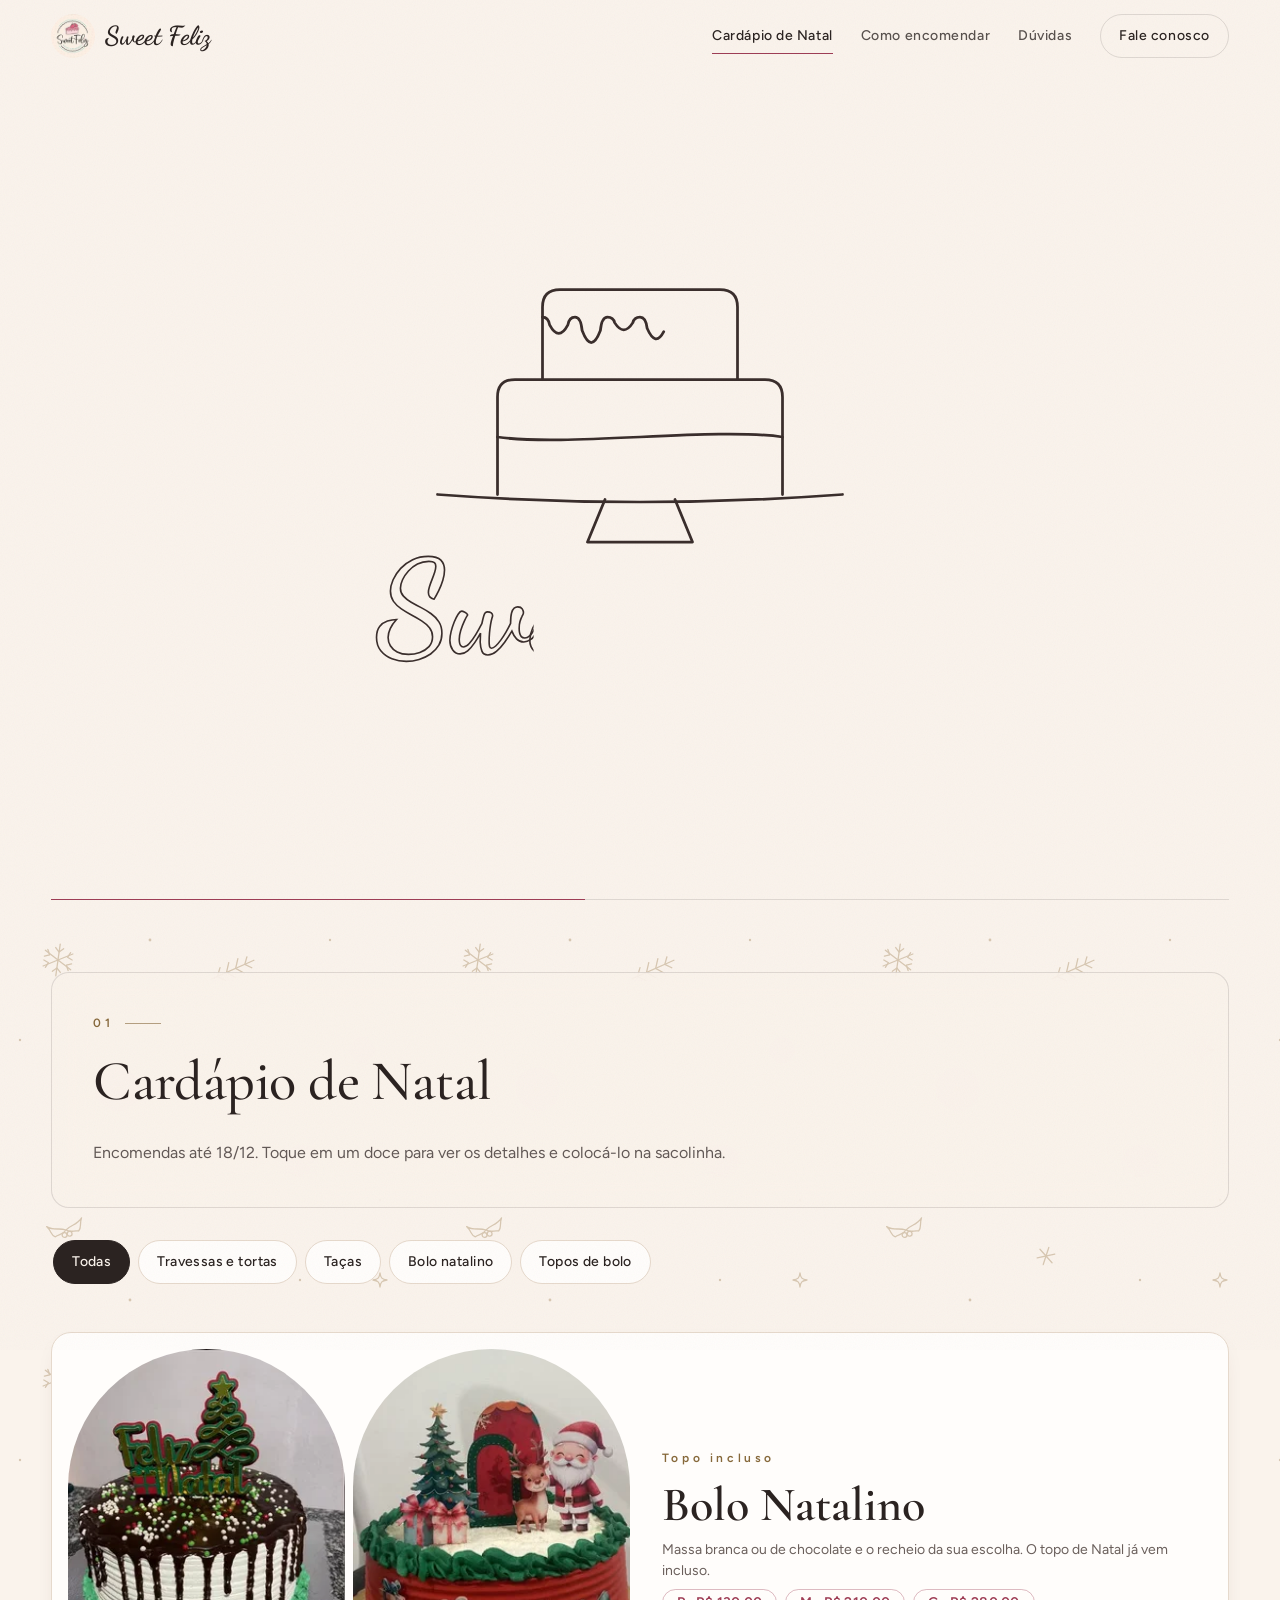
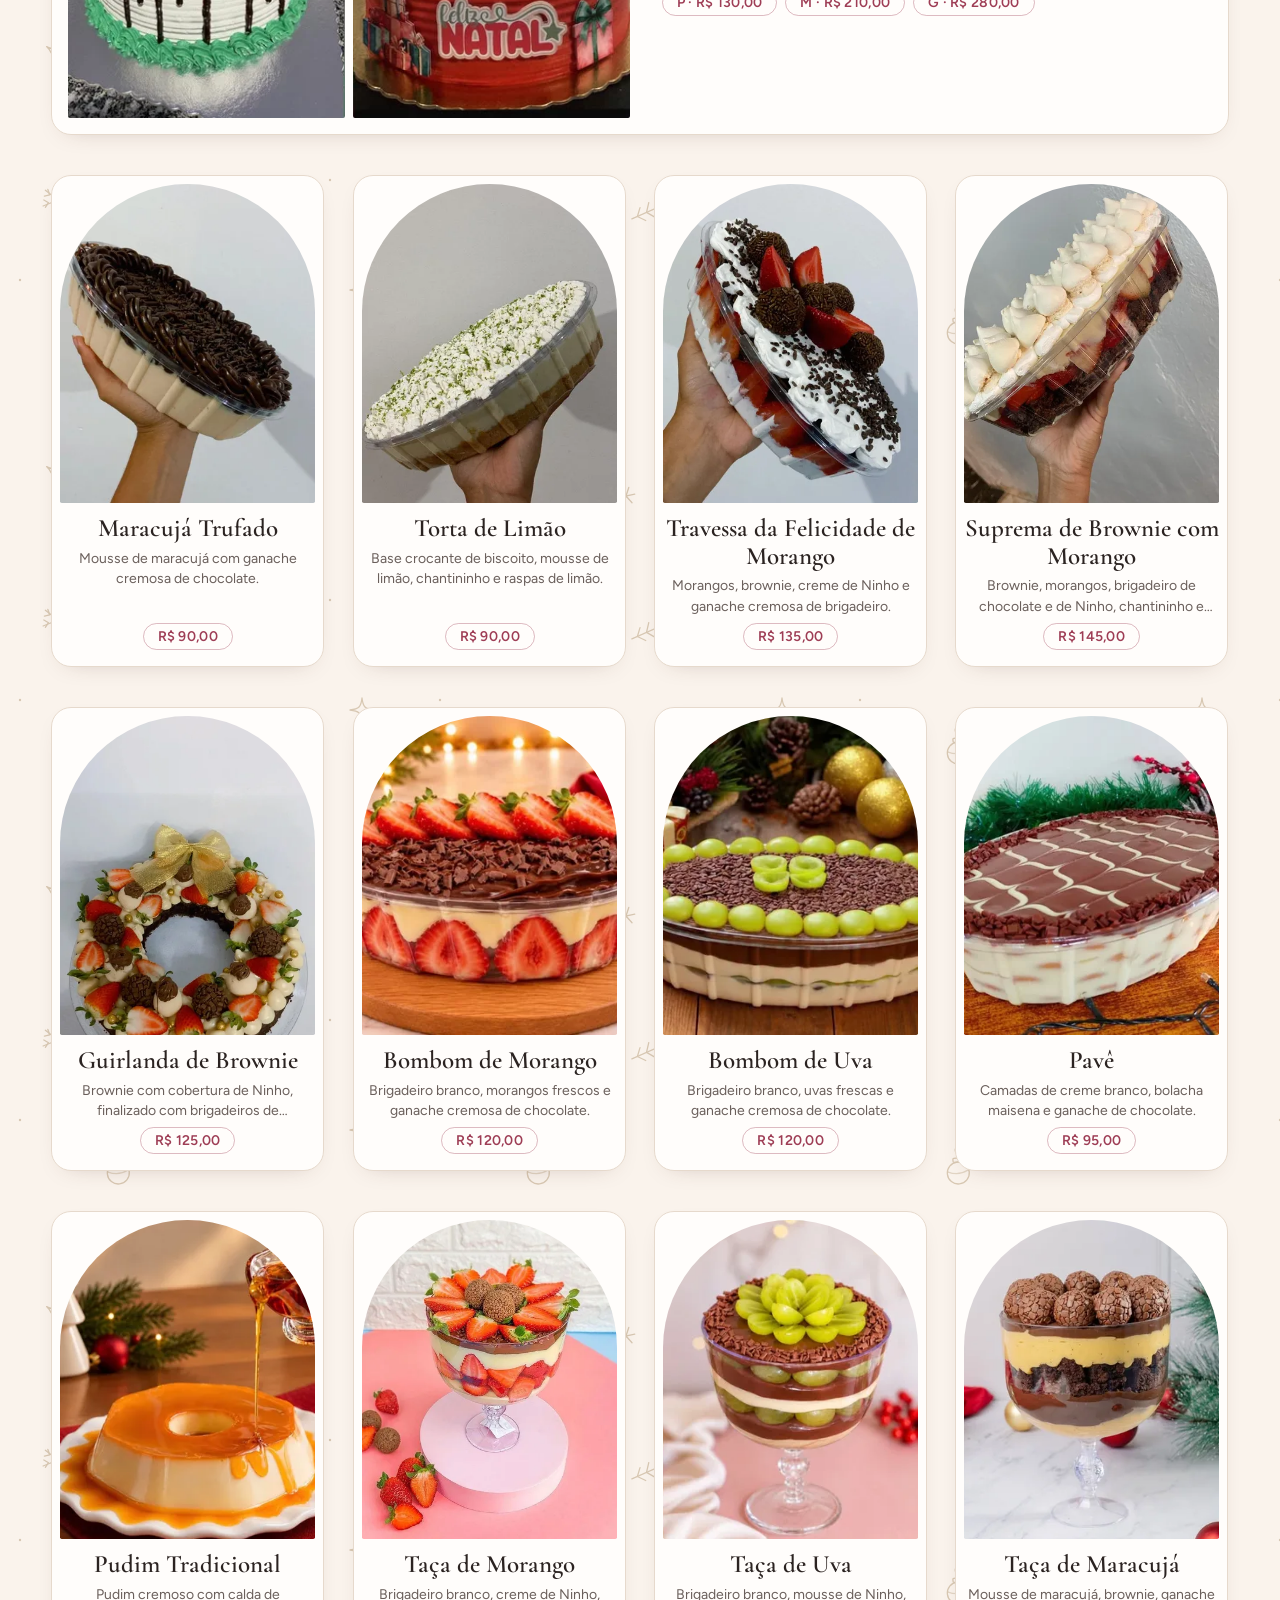
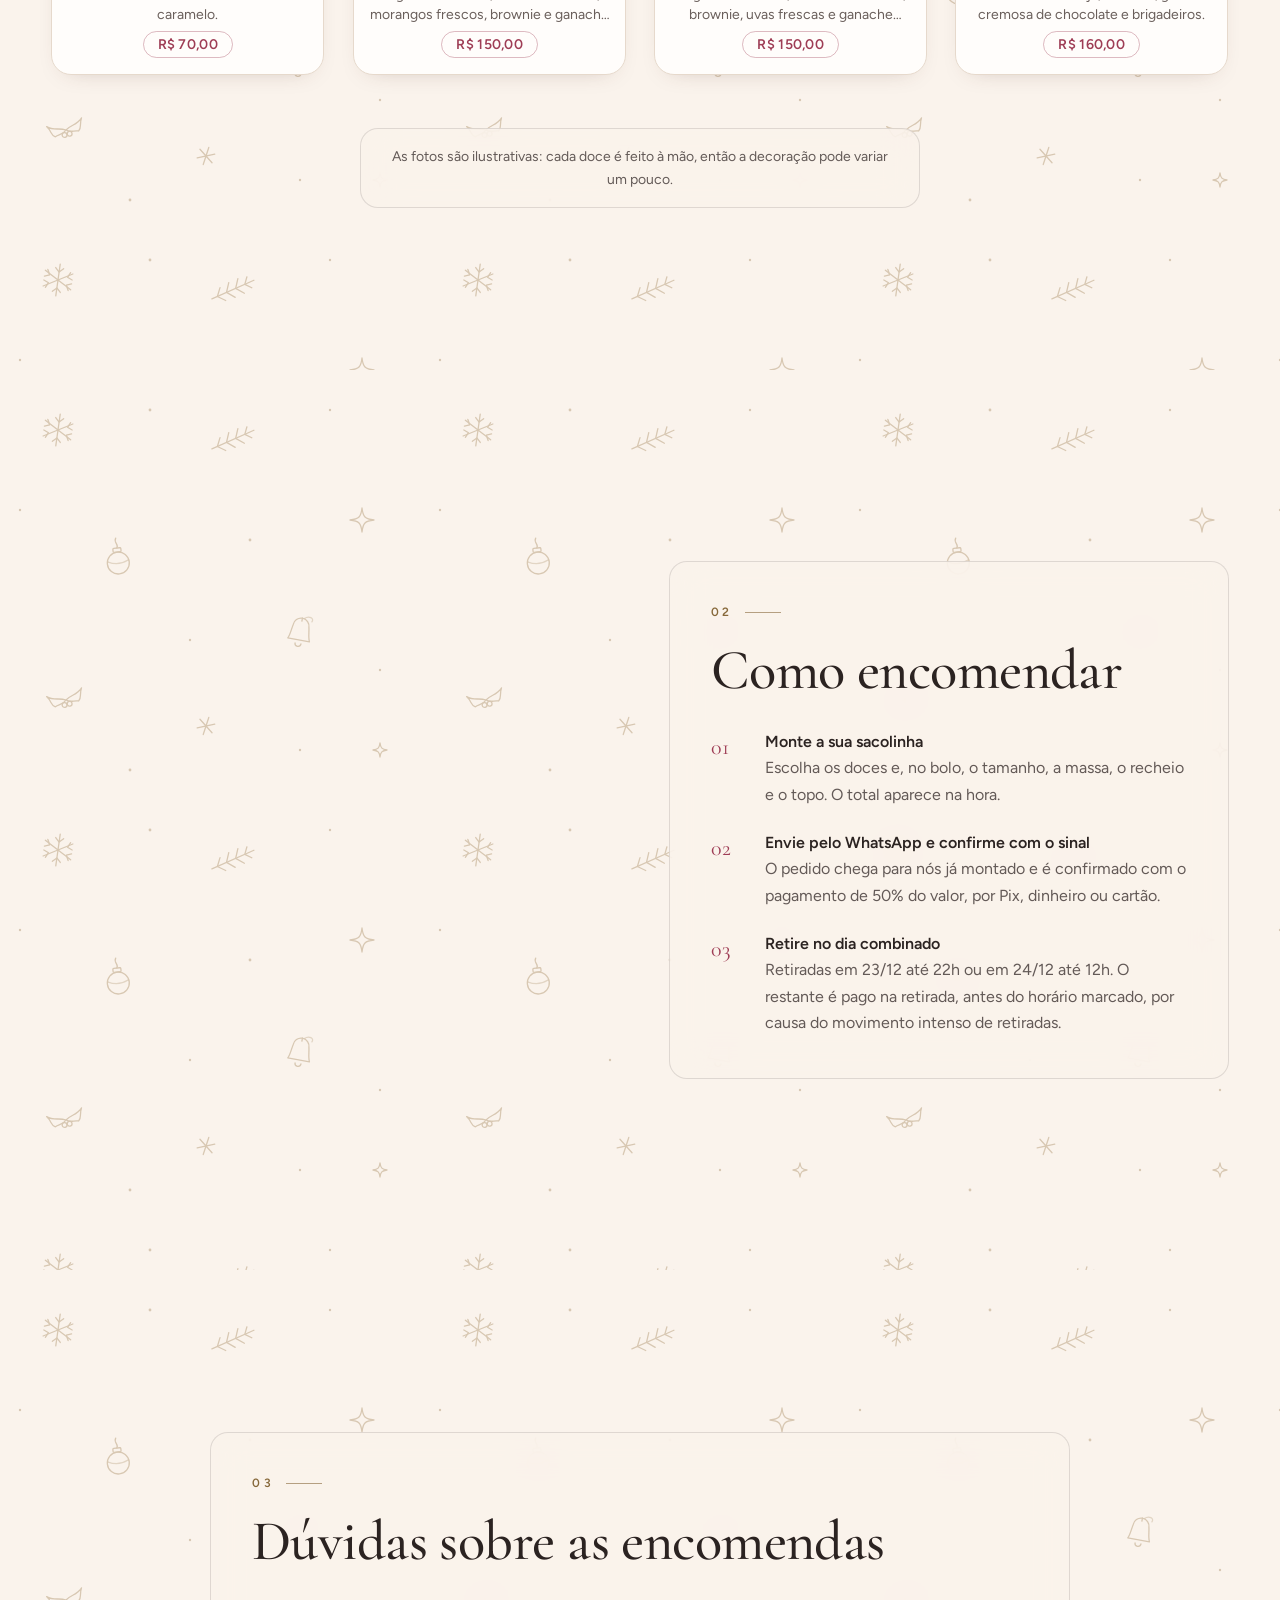
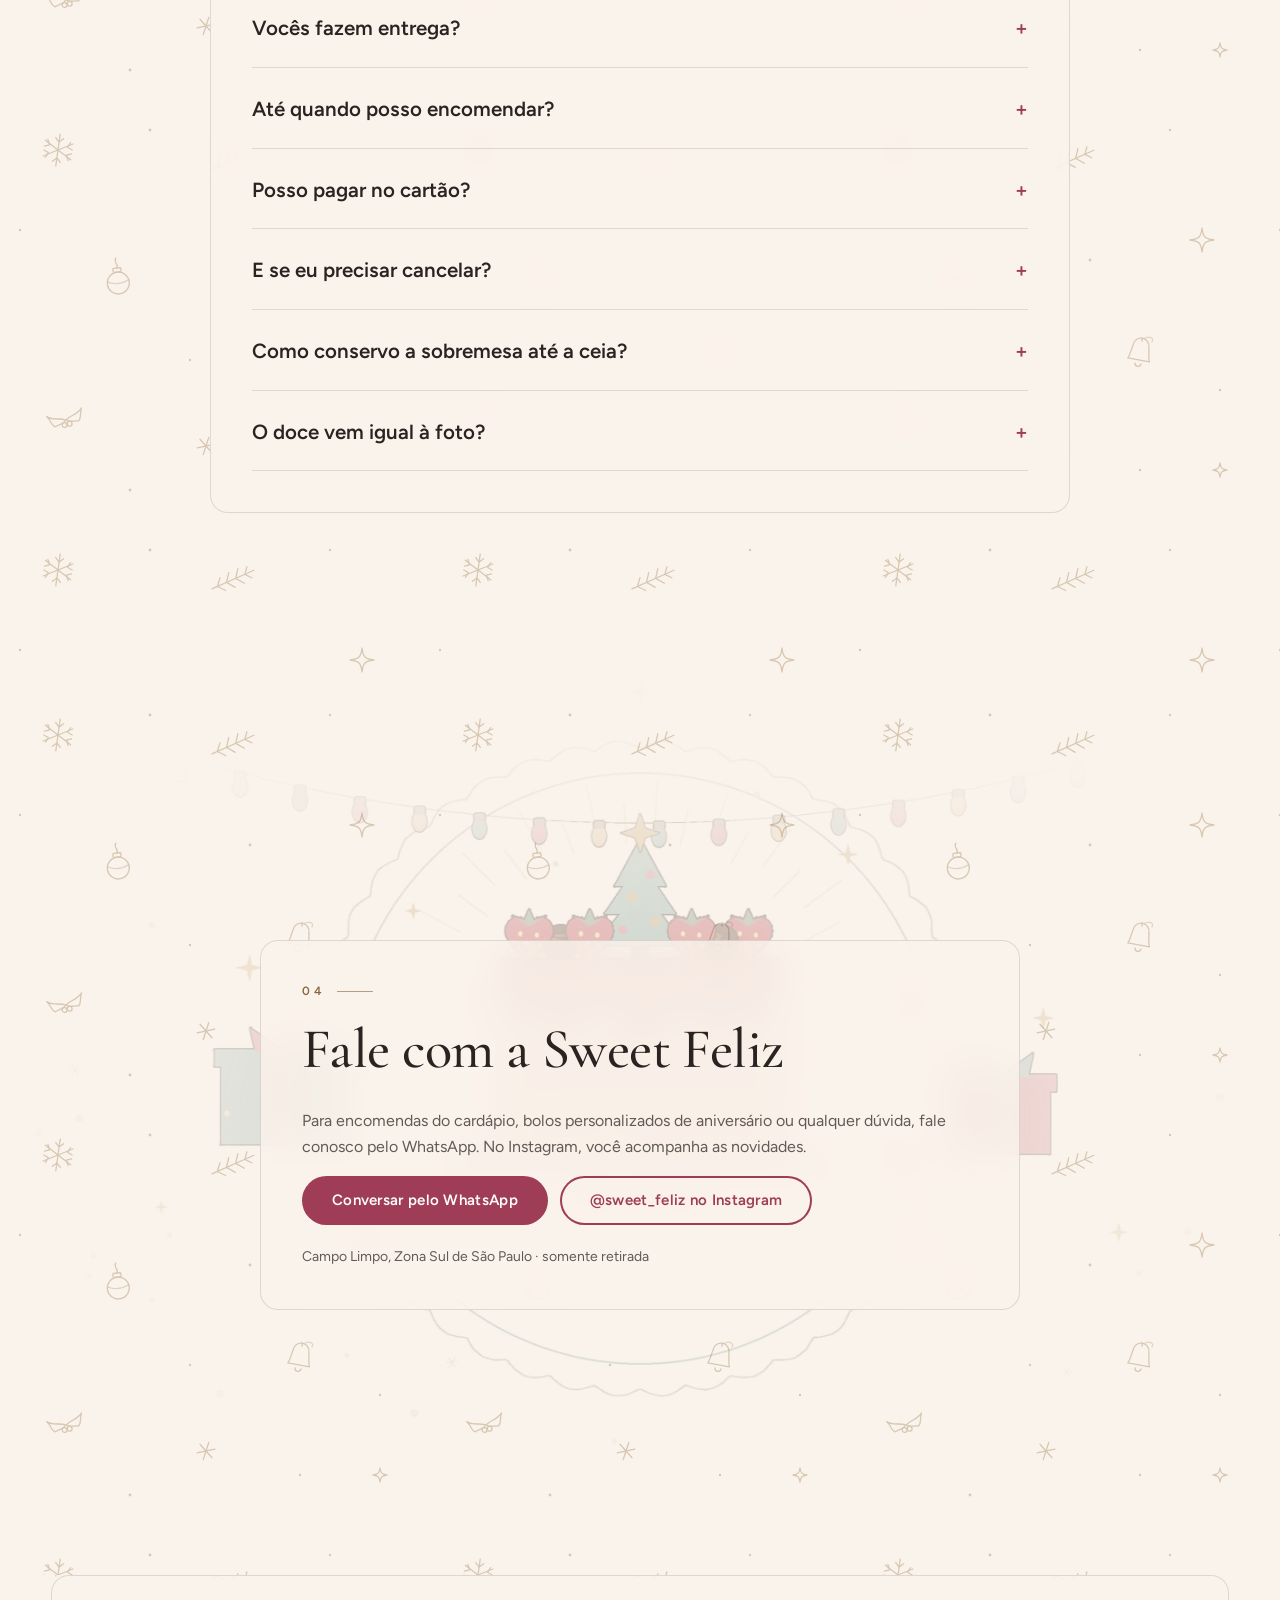
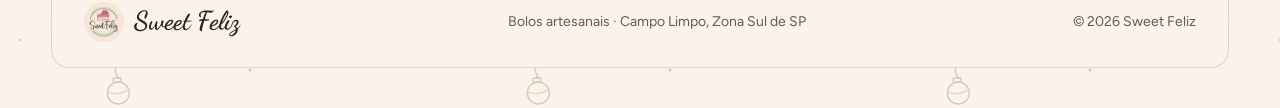
==== commit 542b60f5: "Torna o Vercel o endereço oficial (canonical, og, JSON-LD, sitemap) e adiciona robots.txt Co-Authore" ====
--- a/site-cinematografico/site/index.html
+++ b/site-cinematografico/site/index.html
@@ -11,14 +11,14 @@
   <meta property="og:type" content="website">
   <meta property="og:locale" content="pt_BR">
   <meta property="og:site_name" content="Sweet Feliz">
-  <link rel="canonical" href="https://jonatassantosribeiro1914-commits.github.io/sweet-feliz/">
-  <meta property="og:url" content="https://jonatassantosribeiro1914-commits.github.io/sweet-feliz/">
-  <meta property="og:image" content="https://jonatassantosribeiro1914-commits.github.io/sweet-feliz/assets/og.jpg">
+  <link rel="canonical" href="https://sweet-feliz.vercel.app/">
+  <meta property="og:url" content="https://sweet-feliz.vercel.app/">
+  <meta property="og:image" content="https://sweet-feliz.vercel.app/assets/og.jpg">
   <meta property="og:image:width" content="1200">
   <meta property="og:image:height" content="630">
   <meta property="og:image:alt" content="Sweet Feliz · Cardápio de Natal">
   <meta name="twitter:card" content="summary_large_image">
-  <meta name="twitter:image" content="https://jonatassantosribeiro1914-commits.github.io/sweet-feliz/assets/og.jpg">
+  <meta name="twitter:image" content="https://sweet-feliz.vercel.app/assets/og.jpg">
   <meta name="theme-color" content="#FAF3EC">
   <link rel="icon" href="assets/favicon.svg" type="image/svg+xml">
   <link rel="apple-touch-icon" href="assets/apple-touch-icon.png">
@@ -40,14 +40,14 @@
   "@graph": [
     {
       "@type": "Bakery",
-      "@id": "https://jonatassantosribeiro1914-commits.github.io/sweet-feliz/#confeitaria",
+      "@id": "https://sweet-feliz.vercel.app/#confeitaria",
       "name": "Sweet Feliz",
-      "url": "https://jonatassantosribeiro1914-commits.github.io/sweet-feliz/",
+      "url": "https://sweet-feliz.vercel.app/",
       "description": "Bolos e doces artesanais no Campo Limpo (Zona Sul de SP). Cardápio de Natal: travessas, taças, pudim, pavê e bolo natalino. Encomendas até 18/12.",
-      "logo": "https://jonatassantosribeiro1914-commits.github.io/sweet-feliz/assets/logo.png",
+      "logo": "https://sweet-feliz.vercel.app/assets/logo.png",
       "image": [
-        "https://jonatassantosribeiro1914-commits.github.io/sweet-feliz/assets/og.jpg",
-        "https://jonatassantosribeiro1914-commits.github.io/sweet-feliz/assets/logo.png"
+        "https://sweet-feliz.vercel.app/assets/og.jpg",
+        "https://sweet-feliz.vercel.app/assets/logo.png"
       ],
       "telephone": "+55-11-97953-8491",
       "address": {
@@ -79,14 +79,14 @@
         "https://www.instagram.com/sweet_feliz/"
       ],
       "hasMenu": {
-        "@id": "https://jonatassantosribeiro1914-commits.github.io/sweet-feliz/#cardapio-natal"
+        "@id": "https://sweet-feliz.vercel.app/#cardapio-natal"
       }
     },
     {
       "@type": "Menu",
-      "@id": "https://jonatassantosribeiro1914-commits.github.io/sweet-feliz/#cardapio-natal",
+      "@id": "https://sweet-feliz.vercel.app/#cardapio-natal",
       "name": "Cardápio de Natal",
-      "url": "https://jonatassantosribeiro1914-commits.github.io/sweet-feliz/#cardapio",
+      "url": "https://sweet-feliz.vercel.app/#cardapio",
       "inLanguage": "pt-BR",
       "description": "Sobremesas de Natal feitas à mão. Encomendas até 18/12; somente retirada (23/12 até 22h ou 24/12 até 12h).",
       "hasMenuSection": [
@@ -98,7 +98,7 @@
               "@type": "MenuItem",
               "name": "Maracujá Trufado",
               "description": "Mousse de maracujá com ganache cremosa de chocolate.",
-              "image": "https://jonatassantosribeiro1914-commits.github.io/sweet-feliz/assets/cardapio/produtos/maracuja-trufado.webp",
+              "image": "https://sweet-feliz.vercel.app/assets/cardapio/produtos/maracuja-trufado.webp",
               "offers": {
                 "@type": "Offer",
                 "price": "90.00",
@@ -111,7 +111,7 @@
               "@type": "MenuItem",
               "name": "Torta de Limão",
               "description": "Base crocante de biscoito, mousse de limão, chantininho e raspas de limão.",
-              "image": "https://jonatassantosribeiro1914-commits.github.io/sweet-feliz/assets/cardapio/produtos/torta-de-limao.webp",
+              "image": "https://sweet-feliz.vercel.app/assets/cardapio/produtos/torta-de-limao.webp",
               "offers": {
                 "@type": "Offer",
                 "price": "90.00",
@@ -124,7 +124,7 @@
               "@type": "MenuItem",
               "name": "Travessa da Felicidade de Morango",
               "description": "Morangos, brownie, creme de Ninho e ganache cremosa de brigadeiro.",
-              "image": "https://jonatassantosribeiro1914-commits.github.io/sweet-feliz/assets/cardapio/produtos/travessa-felicidade-morango.webp",
+              "image": "https://sweet-feliz.vercel.app/assets/cardapio/produtos/travessa-felicidade-morango.webp",
               "offers": {
                 "@type": "Offer",
                 "price": "135.00",
@@ -137,7 +137,7 @@
               "@type": "MenuItem",
               "name": "Suprema de Brownie com Morango",
               "description": "Brownie, morangos, brigadeiro de chocolate e de Ninho, chantininho e suspiro.",
-              "image": "https://jonatassantosribeiro1914-commits.github.io/sweet-feliz/assets/cardapio/produtos/suprema-brownie-morango.webp",
+              "image": "https://sweet-feliz.vercel.app/assets/cardapio/produtos/suprema-brownie-morango.webp",
               "offers": {
                 "@type": "Offer",
                 "price": "145.00",
@@ -150,7 +150,7 @@
               "@type": "MenuItem",
               "name": "Guirlanda de Brownie",
               "description": "Brownie com cobertura de Ninho, finalizado com brigadeiros de chocolate, Ninho com Nutella e morangos frescos.",
-              "image": "https://jonatassantosribeiro1914-commits.github.io/sweet-feliz/assets/cardapio/produtos/guirlanda-de-brownie.webp",
+              "image": "https://sweet-feliz.vercel.app/assets/cardapio/produtos/guirlanda-de-brownie.webp",
               "offers": {
                 "@type": "Offer",
                 "price": "125.00",
@@ -163,7 +163,7 @@
               "@type": "MenuItem",
               "name": "Bombom de Morango",
               "description": "Brigadeiro branco, morangos frescos e ganache cremosa de chocolate.",
-              "image": "https://jonatassantosribeiro1914-commits.github.io/sweet-feliz/assets/cardapio/produtos/bombom-de-morango.webp",
+              "image": "https://sweet-feliz.vercel.app/assets/cardapio/produtos/bombom-de-morango.webp",
               "offers": {
                 "@type": "Offer",
                 "price": "120.00",
@@ -176,7 +176,7 @@
               "@type": "MenuItem",
               "name": "Bombom de Uva",
               "description": "Brigadeiro branco, uvas frescas e ganache cremosa de chocolate.",
-              "image": "https://jonatassantosribeiro1914-commits.github.io/sweet-feliz/assets/cardapio/produtos/bombom-de-uva.webp",
+              "image": "https://sweet-feliz.vercel.app/assets/cardapio/produtos/bombom-de-uva.webp",
               "offers": {
                 "@type": "Offer",
                 "price": "120.00",
@@ -189,7 +189,7 @@
               "@type": "MenuItem",
               "name": "Pavê",
               "description": "Camadas de creme branco, bolacha maisena e ganache de chocolate.",
-              "image": "https://jonatassantosribeiro1914-commits.github.io/sweet-feliz/assets/cardapio/produtos/pave.webp",
+              "image": "https://sweet-feliz.vercel.app/assets/cardapio/produtos/pave.webp",
               "offers": {
                 "@type": "Offer",
                 "price": "95.00",
@@ -213,7 +213,7 @@
               "@type": "MenuItem",
               "name": "Pudim Tradicional",
               "description": "Pudim cremoso com calda de caramelo.",
-              "image": "https://jonatassantosribeiro1914-commits.github.io/sweet-feliz/assets/cardapio/produtos/pudim-tradicional.webp",
+              "image": "https://sweet-feliz.vercel.app/assets/cardapio/produtos/pudim-tradicional.webp",
               "offers": {
                 "@type": "Offer",
                 "price": "70.00",
@@ -232,7 +232,7 @@
               "@type": "MenuItem",
               "name": "Taça de Morango",
               "description": "Brigadeiro branco, creme de Ninho, morangos frescos, brownie e ganache cremosa de chocolate.",
-              "image": "https://jonatassantosribeiro1914-commits.github.io/sweet-feliz/assets/cardapio/produtos/taca-de-morango.webp",
+              "image": "https://sweet-feliz.vercel.app/assets/cardapio/produtos/taca-de-morango.webp",
               "offers": {
                 "@type": "Offer",
                 "price": "150.00",
@@ -245,7 +245,7 @@
               "@type": "MenuItem",
               "name": "Taça de Uva",
               "description": "Brigadeiro branco, mousse de Ninho, brownie, uvas frescas e ganache cremosa de chocolate.",
-              "image": "https://jonatassantosribeiro1914-commits.github.io/sweet-feliz/assets/cardapio/produtos/taca-de-uva.webp",
+              "image": "https://sweet-feliz.vercel.app/assets/cardapio/produtos/taca-de-uva.webp",
               "offers": {
                 "@type": "Offer",
                 "price": "150.00",
@@ -258,7 +258,7 @@
               "@type": "MenuItem",
               "name": "Taça de Maracujá",
               "description": "Mousse de maracujá, brownie, ganache cremosa de chocolate e brigadeiros.",
-              "image": "https://jonatassantosribeiro1914-commits.github.io/sweet-feliz/assets/cardapio/produtos/taca-de-maracuja.webp",
+              "image": "https://sweet-feliz.vercel.app/assets/cardapio/produtos/taca-de-maracuja.webp",
               "offers": {
                 "@type": "Offer",
                 "price": "160.00",
@@ -277,7 +277,7 @@
               "@type": "MenuItem",
               "name": "Bolo Natalino",
               "description": "Massa branca ou de chocolate e o recheio da sua escolha. O topo de Natal já vem incluso. Recheios: Prestígio, Dois amores, Brigadeiro, Ninho.",
-              "image": "https://jonatassantosribeiro1914-commits.github.io/sweet-feliz/assets/cardapio/produtos/bolo-natalino-1.webp",
+              "image": "https://sweet-feliz.vercel.app/assets/cardapio/produtos/bolo-natalino-1.webp",
               "offers": [
                 {
                   "@type": "Offer",
@@ -314,7 +314,7 @@
     },
     {
       "@type": "FAQPage",
-      "@id": "https://jonatassantosribeiro1914-commits.github.io/sweet-feliz/#duvidas",
+      "@id": "https://sweet-feliz.vercel.app/#duvidas",
       "mainEntity": [
         {
           "@type": "Question",
@@ -368,12 +368,12 @@
     },
     {
       "@type": "WebSite",
-      "@id": "https://jonatassantosribeiro1914-commits.github.io/sweet-feliz/#site",
+      "@id": "https://sweet-feliz.vercel.app/#site",
       "name": "Sweet Feliz",
-      "url": "https://jonatassantosribeiro1914-commits.github.io/sweet-feliz/",
+      "url": "https://sweet-feliz.vercel.app/",
       "inLanguage": "pt-BR",
       "publisher": {
-        "@id": "https://jonatassantosribeiro1914-commits.github.io/sweet-feliz/#confeitaria"
+        "@id": "https://sweet-feliz.vercel.app/#confeitaria"
       }
     }
   ]
